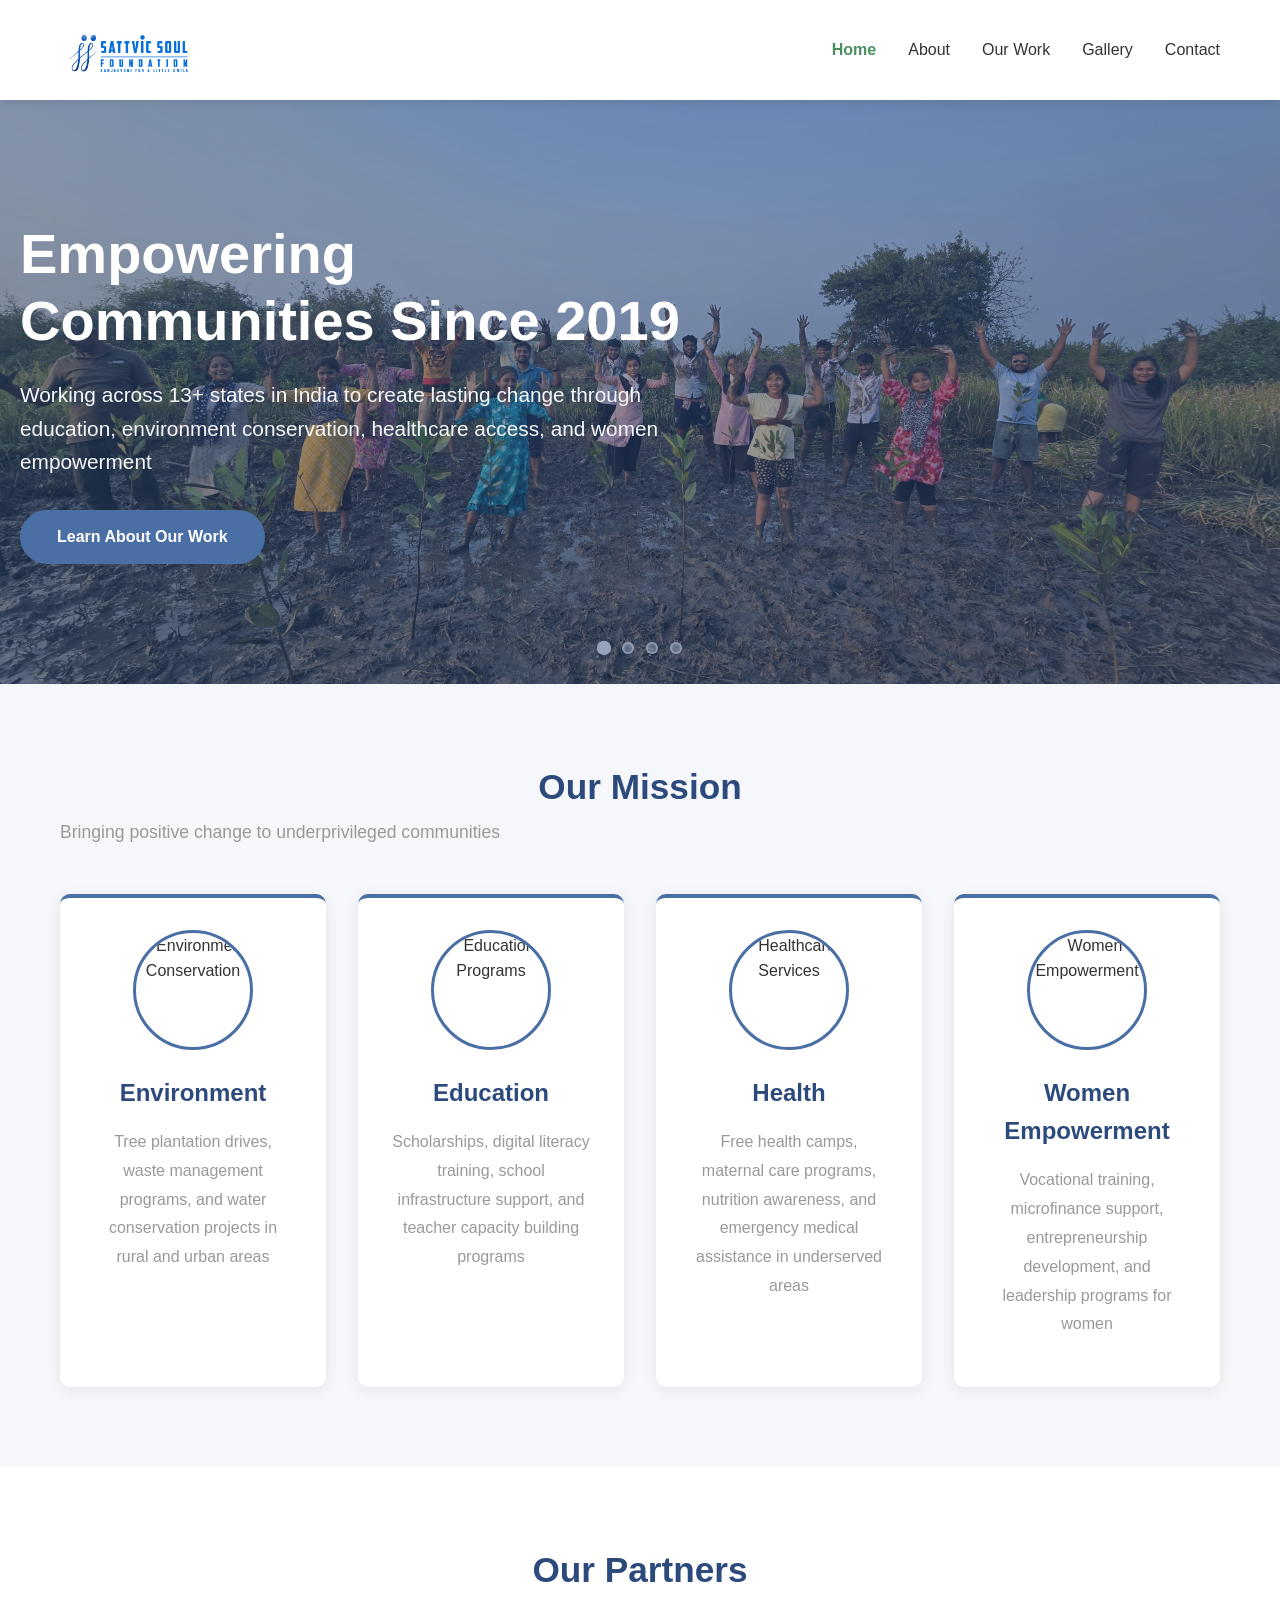
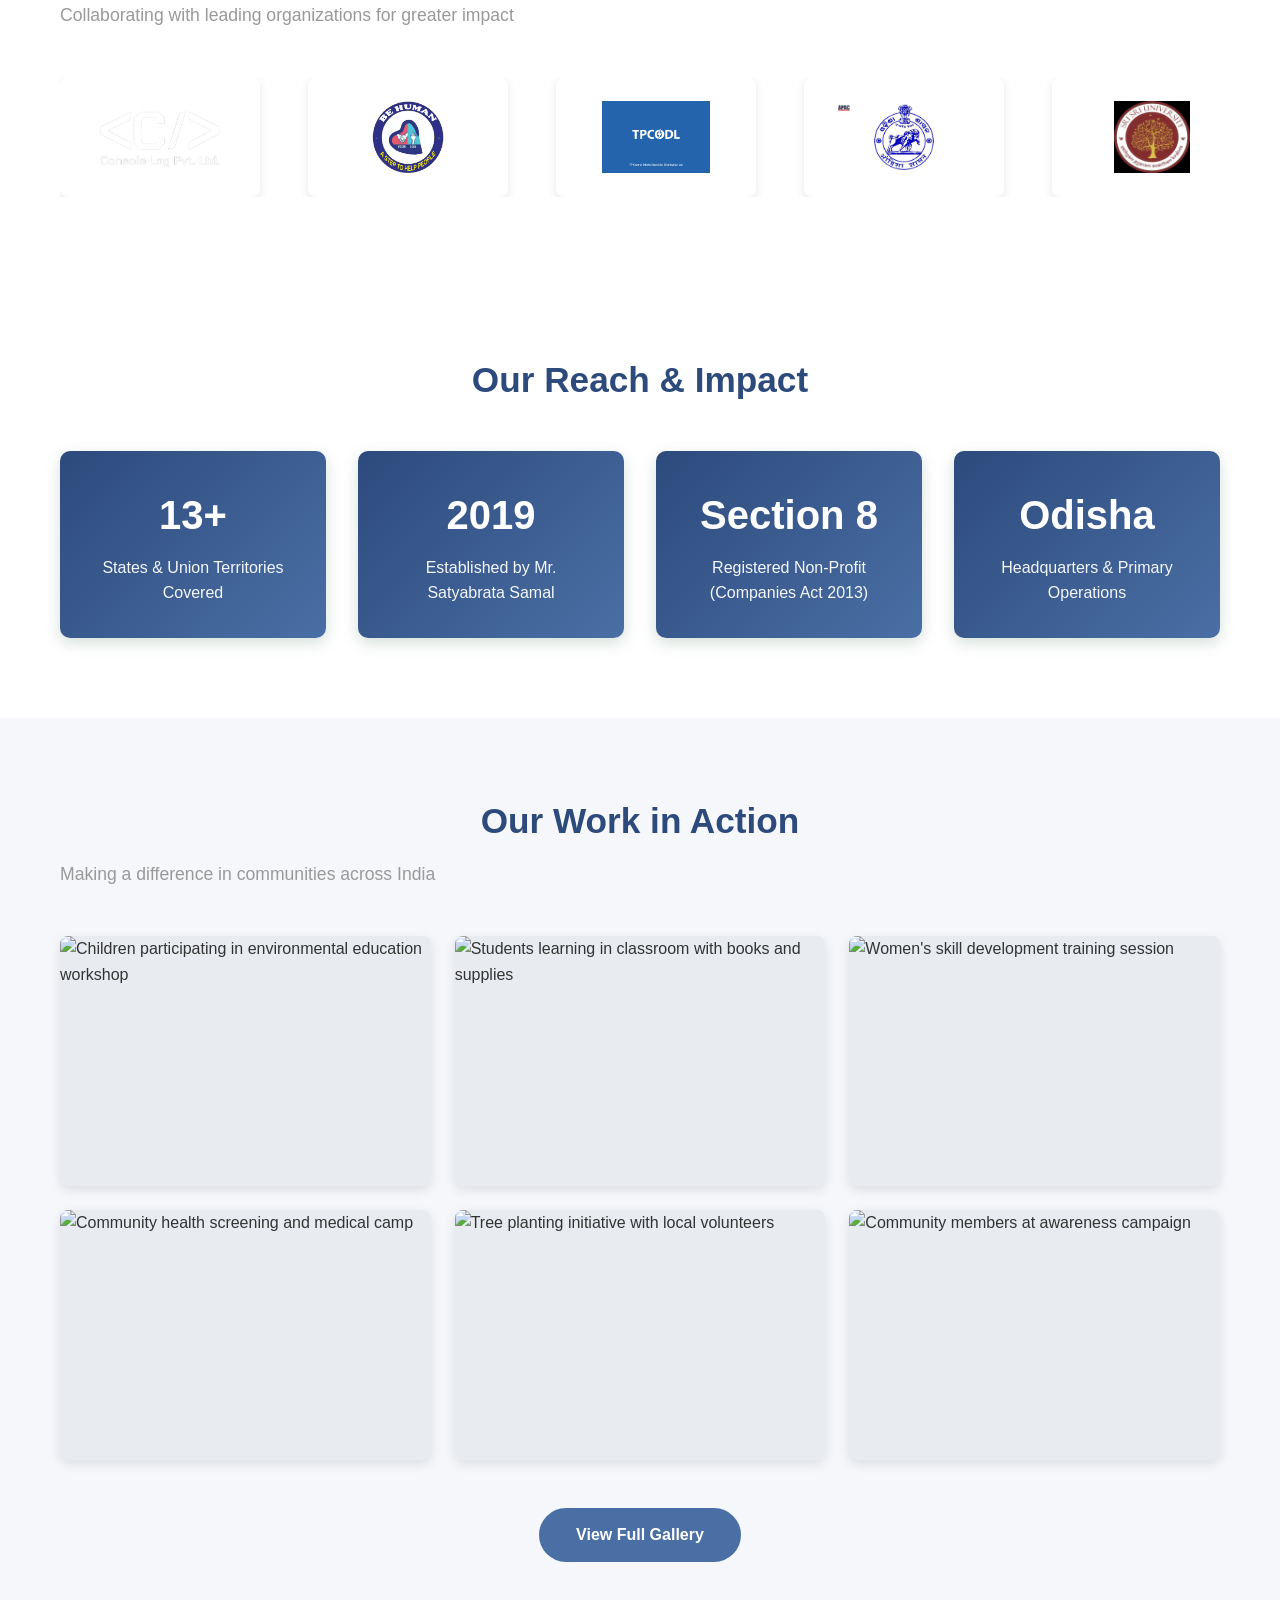
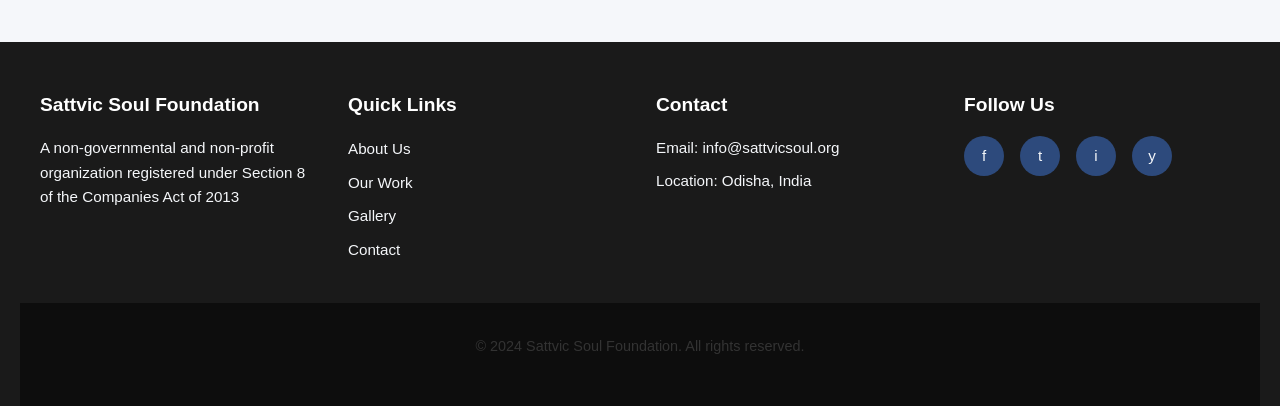
==== index.html @ cb6d89e0 "initial commit" ====
<!DOCTYPE html>
<html lang="en">
<head>
    <meta charset="UTF-8">
    <meta name="viewport" content="width=device-width, initial-scale=1.0">
    <meta name="description" content="Sattvic Soul Foundation - Promoting happiness, sustainability, and social development across 13+ states in India">
    <title>Sattvic Soul Foundation - Environment & Social Development NGO</title>
    <link rel="stylesheet" href="styles.css">
</head>
<body>
    <!-- Navigation Bar -->
    <nav class="navbar">
        <div class="nav-container">
            <div class="logo">
                <img src="images/SATTVIC Soul.png" alt="Sattvic Soul Foundation Logo" class="logo-image">
            </div>
            <button class="hamburger" id="hamburger">
                <span></span>
                <span></span>
                <span></span>
            </button>
            <ul class="nav-links" id="navLinks">
                <li><a href="index.html">Home</a></li>
                <li><a href="about.html">About</a></li>
                <li><a href="our-work.html">Our Work</a></li>
                <li><a href="gallery.html">Gallery</a></li>
                <li><a href="contact.html">Contact</a></li>
            </ul>
        </div>
    </nav>

    <!-- Hero Section -->
    <section class="hero">
        <div class="hero-carousel">
            <div class="carousel-track">
                <img src="./images/WhatsApp Image 2026-01-07 at 09.22.35.jpeg" alt="Environmental education" class="carousel-image active">
                <img src="./images/WhatsApp Image 2026-01-25 at 23.51.15.jpeg" alt="Education programs" class="carousel-image">
                <img src="./images/WhatsApp Image 2026-01-25 at 23.51.16.jpeg" alt="Healthcare services" class="carousel-image">
                <img src="./images/WhatsApp Image 2026-01-25 at 23.52.58.jpeg" alt="Women empowerment" class="carousel-image">
            </div>
            <div class="carousel-dots">
                <span class="dot active"></span>
                <span class="dot"></span>
                <span class="dot"></span>
                <span class="dot"></span>
            </div>
        </div>
        <div class="hero-content">
            <h1>Empowering Communities Since 2019</h1>
            <p>Working across 13+ states in India to create lasting change through education, environment conservation, healthcare access, and women empowerment</p>
            <a href="about.html" class="cta-button">Learn About Our Work</a>
        </div>
        <div class="hero-overlay"></div>
    </section>

    <!-- Mission Section -->
    <section class="mission-section">
        <div class="container">
            <h2>Our Mission</h2>
            <p class="section-subtitle">Bringing positive change to underprivileged communities</p>
            <div class="mission-cards">
                <div class="mission-card">
                    <div class="card-icon">
                        <img src="https://images.unsplash.com/photo-1542601906990-b4d3fb778b09?w=200&h=200&fit=crop&q=80" alt="Environment Conservation">
                    </div>
                    <h3>Environment</h3>
                    <p>Tree plantation drives, waste management programs, and water conservation projects in rural and urban areas</p>
                </div>
                <div class="mission-card">
                    <div class="card-icon">
                        <img src="https://images.unsplash.com/photo-1497633762265-9d179a990aa6?w=200&h=200&fit=crop&q=80" alt="Education Programs">
                    </div>
                    <h3>Education</h3>
                    <p>Scholarships, digital literacy training, school infrastructure support, and teacher capacity building programs</p>
                </div>
                <div class="mission-card">
                    <div class="card-icon">
                        <img src="https://images.unsplash.com/photo-1576091160399-112ba8d25d1d?w=200&h=200&fit=crop&q=80" alt="Healthcare Services">
                    </div>
                    <h3>Health</h3>
                    <p>Free health camps, maternal care programs, nutrition awareness, and emergency medical assistance in underserved areas</p>
                </div>
                <div class="mission-card">
                    <div class="card-icon">
                        <img src="https://images.unsplash.com/photo-1573496359142-b8d87734a5a2?w=200&h=200&fit=crop&q=80" alt="Women Empowerment">
                    </div>
                    <h3>Women Empowerment</h3>
                    <p>Vocational training, microfinance support, entrepreneurship development, and leadership programs for women</p>
                </div>
            </div>
        </div>
    </section>

    <!-- Partners Section -->
    <section class="partners-section">
        <div class="container">
            <h2>Our Partners</h2>
            <p class="section-subtitle">Collaborating with leading organizations for greater impact</p>
            <div class="partners-scroll">
                <div class="partners-track">
                    <div class="partner-logo">
                        <img src="./images/partners/1000377005-removebg-preview.png" alt="Partner 1">
                    </div>
                    <div class="partner-logo">
                        <img src="./images/partners/1600945338842.png" alt="Partner 2">
                    </div>
                    <div class="partner-logo">
                        <img src="./images/partners/WhatsApp Image 2026-01-26 at 00.07.10.jpeg" alt="Partner 3">
                    </div>
                    <div class="partner-logo">
                        <img src="./images/partners/WhatsApp Image 2026-01-26 at 00.08.20.jpeg" alt="Partner 4">
                    </div>
                    <div class="partner-logo">
                        <img src="./images/partners/WhatsApp Image 2026-01-26 at 00.13.18.jpeg" alt="Partner 5">
                    </div>
                    <div class="partner-logo">
                        <img src="./images/partners/WhatsApp Image 2026-01-26 at 00.14.48.jpeg" alt="Partner 6">
                    </div>
                    <div class="partner-logo">
                        <img src="./images/partners/WhatsApp Image 2026-01-26 at 00.15.36.jpeg" alt="Partner 7">
                    </div>
                    <div class="partner-logo">
                        <img src="./images/partners/WhatsApp Image 2026-01-26 at 00.33.27.jpeg" alt="Partner 8">
                    </div>
                    <!-- Duplicate for seamless loop -->
                    <div class="partner-logo">
                        <img src="./images/partners/1000377005-removebg-preview.png" alt="Partner 1">
                    </div>
                    <div class="partner-logo">
                        <img src="./images/partners/1600945338842.png" alt="Partner 2">
                    </div>
                    <div class="partner-logo">
                        <img src="./images/partners/WhatsApp Image 2026-01-26 at 00.07.10.jpeg" alt="Partner 3">
                    </div>
                    <div class="partner-logo">
                        <img src="./images/partners/WhatsApp Image 2026-01-26 at 00.08.20.jpeg" alt="Partner 4">
                    </div>
                    <div class="partner-logo">
                        <img src="./images/partners/WhatsApp Image 2026-01-26 at 00.13.18.jpeg" alt="Partner 5">
                    </div>
                    <div class="partner-logo">
                        <img src="./images/partners/WhatsApp Image 2026-01-26 at 00.14.48.jpeg" alt="Partner 6">
                    </div>
                    <div class="partner-logo">
                        <img src="./images/partners/WhatsApp Image 2026-01-26 at 00.15.36.jpeg" alt="Partner 7">
                    </div>
                    <div class="partner-logo">
                        <img src="./images/partners/WhatsApp Image 2026-01-26 at 00.33.27.jpeg" alt="Partner 8">
                    </div>
                </div>
            </div>
        </div>
    </section>

    <!-- Statistics Section -->
    <section class="stats-section">
        <div class="container">
            <h2>Our Reach & Impact</h2>
            <div class="stats-grid">
                <div class="stat-card">
                    <h3>13+</h3>
                    <p>States & Union Territories Covered</p>
                </div>
                <div class="stat-card">
                    <h3>2019</h3>
                    <p>Established by Mr. Satyabrata Samal</p>
                </div>
                <div class="stat-card">
                    <h3>Section 8</h3>
                    <p>Registered Non-Profit (Companies Act 2013)</p>
                </div>
                <div class="stat-card">
                    <h3>Odisha</h3>
                    <p>Headquarters & Primary Operations</p>
                </div>
            </div>
        </div>
    </section>

    <!-- Featured Gallery Preview -->
    <section class="gallery-preview">
        <div class="container">
            <h2>Our Work in Action</h2>
            <p class="section-subtitle">Making a difference in communities across India</p>
            <div class="gallery-grid">
                <img src="https://images.unsplash.com/photo-1488521787991-ed7bbaae773c?w=800&q=80" alt="Children participating in environmental education workshop" class="gallery-item">
                <img src="https://images.unsplash.com/photo-1497633762265-9d179a990aa6?w=800&q=80" alt="Students learning in classroom with books and supplies" class="gallery-item">
                <img src="https://images.unsplash.com/photo-1509099863731-ef4bff19e808?w=800&q=80" alt="Women's skill development training session" class="gallery-item">
                <img src="https://images.unsplash.com/photo-1576765608622-067973a79f53?w=800&q=80" alt="Community health screening and medical camp" class="gallery-item">
                <img src="https://images.unsplash.com/photo-1542601906990-b4d3fb778b09?w=800&q=80" alt="Tree planting initiative with local volunteers" class="gallery-item">
                <img src="https://images.unsplash.com/photo-1469571486292-0ba58a3f068b?w=800&q=80" alt="Community members at awareness campaign" class="gallery-item">
            </div>
            <div class="gallery-link">
                <a href="gallery.html" class="cta-button">View Full Gallery</a>
            </div>
        </div>
    </section>

    <!-- Footer -->
    <footer class="footer">
        <div class="footer-container">
            <div class="footer-section">
                <h4>Sattvic Soul Foundation</h4>
                <p>A non-governmental and non-profit organization registered under Section 8 of the Companies Act of 2013</p>
            </div>
            <div class="footer-section">
                <h4>Quick Links</h4>
                <ul>
                    <li><a href="about.html">About Us</a></li>
                    <li><a href="our-work.html">Our Work</a></li>
                    <li><a href="gallery.html">Gallery</a></li>
                    <li><a href="contact.html">Contact</a></li>
                </ul>
            </div>
            <div class="footer-section">
                <h4>Contact</h4>
                <p>Email: info@sattvicsoul.org</p>
                <p>Location: Odisha, India</p>
            </div>
            <div class="footer-section">
                <h4>Follow Us</h4>
                <div class="social-links">
                    <a href="#" class="social-icon">f</a>
                    <a href="#" class="social-icon">t</a>
                    <a href="#" class="social-icon">i</a>
                    <a href="#" class="social-icon">y</a>
                </div>
            </div>
        </div>
        <div class="footer-bottom">
            <p>&copy; 2024 Sattvic Soul Foundation. All rights reserved.</p>
        </div>
    </footer>

    <script src="script.js"></script>
</body>
</html>
---- styles.css ----
/* ===============================
   COLOR PALETTE
   =============================== */
:root {
    --primary-green: #2d4a7c;
    --secondary-green: #4a6fa5;
    --light-green: #6b92c1;
    --accent-green: #7aa3d1;
    --white: #ffffff;
    --off-white: #f5f7fa;
    --light-gray: #e8ecf1;
    --gray: #999999;
    --dark-gray: #333333;
    --black: #1a1a1a;
}

/* ===============================
   GLOBAL STYLES
   =============================== */
* {
    margin: 0;
    padding: 0;
    box-sizing: border-box;
}

html {
    scroll-behavior: smooth;
}

body {
    font-family: 'Segoe UI', Tahoma, Geneva, Verdana, sans-serif;
    line-height: 1.6;
    color: var(--dark-gray);
    background-color: var(--white);
}

.container {
    max-width: 1200px;
    margin: 0 auto;
    padding: 0 20px;
}

/* ===============================
   TYPOGRAPHY
   =============================== */
h1, h2, h3, h4, h5, h6 {
    font-weight: 700;
    color: var(--primary-green);
    margin-bottom: 1rem;
}

h1 {
    font-size: 3rem;
    line-height: 1.2;
}

h2 {
    font-size: 2.2rem;
    line-height: 1.3;
}

h3 {
    font-size: 1.5rem;
}

h4 {
    font-size: 1.2rem;
}

p {
    color: var(--dark-gray);
    margin-bottom: 1rem;
}

a {
    color: var(--secondary-green);
    text-decoration: none;
    transition: color 0.3s ease;
}

a:hover {
    color: var(--primary-green);
}

.section-subtitle {
    color: var(--gray);
    font-size: 1.1rem;
    margin-bottom: 2rem;
}

/* ===============================
   NAVIGATION BAR
   =============================== */
.navbar {
    background-color: var(--white);
    box-shadow: 0 2px 10px rgba(0, 0, 0, 0.1);
    position: sticky;
    top: 0;
    z-index: 1000;
}

.nav-container {
    max-width: 1200px;
    margin: 0 auto;
    padding: 0 20px;
    display: flex;
    justify-content: space-between;
    align-items: center;
}

.logo {
    display: flex;
    align-items: center;
    gap: 0.5rem;
    font-size: 1.5rem;
    font-weight: 700;
    color: var(--primary-green);
    line-height: 1;
}

.logo-image {
    height: 100px;
    width: auto;
    display: block;
    margin: 0;
    padding: 0;
}

.logo-icon {
    font-size: 2rem;
}

.logo-text {
    display: none;
}

.nav-links {
    display: flex;
    list-style: none;
    gap: 2rem;
}

.nav-links a {
    color: var(--dark-gray);
    font-weight: 500;
    transition: color 0.3s ease;
}

.nav-links a:hover {
    color: var(--secondary-green);
}

.hamburger {
    display: none;
    flex-direction: column;
    background: none;
    border: none;
    cursor: pointer;
    gap: 0.35rem;
}

.hamburger span {
    width: 25px;
    height: 3px;
    background-color: var(--primary-green);
    border-radius: 2px;
    transition: all 0.3s ease;
}

/* ===============================
   RESPONSIVE NAVIGATION
   =============================== */
@media (max-width: 768px) {
    .logo-image {
        height: 50px;
    }

    .logo-text {
        display: inline;
    }

    .hamburger {
        display: flex;
    }

    .nav-links {
        position: absolute;
        top: 70px;
        left: 0;
        width: 100%;
        background-color: var(--white);
        flex-direction: column;
        gap: 0;
        max-height: 0;
        overflow: hidden;
        transition: max-height 0.3s ease;
        box-shadow: 0 4px 6px rgba(0, 0, 0, 0.1);
    }

    .nav-links.active {
        max-height: 400px;
    }

    .nav-links li {
        padding: 1rem 20px;
        border-bottom: 1px solid var(--light-gray);
    }

    .nav-links li:last-child {
        border-bottom: none;
    }

    .hamburger.active span:nth-child(1) {
        transform: rotate(45deg) translate(10px, 10px);
    }

    .hamburger.active span:nth-child(2) {
        opacity: 0;
    }

    .hamburger.active span:nth-child(3) {
        transform: rotate(-45deg) translate(7px, -7px);
    }
}

/* ===============================
   HERO SECTION
   =============================== */
.hero {
    color: var(--white);
    padding: 120px 20px;
    text-align: left;
    position: relative;
    overflow: hidden;
    min-height: 500px;
    display: flex;
    align-items: center;
    justify-content: flex-start;
}

.hero-carousel {
    position: absolute;
    top: 0;
    left: 0;
    width: 100%;
    height: 100%;
    z-index: 0;
}

.carousel-track {
    position: relative;
    width: 100%;
    height: 100%;
}

.carousel-image {
    position: absolute;
    top: 0;
    left: 0;
    width: 100%;
    height: 100%;
    object-fit: cover;
    opacity: 0;
    transition: opacity 1s ease-in-out;
}

.carousel-image.active {
    opacity: 1;
}

.carousel-dots {
    position: absolute;
    bottom: 30px;
    left: 50%;
    transform: translateX(-50%);
    display: flex;
    gap: 12px;
    z-index: 2;
}

.dot {
    width: 12px;
    height: 12px;
    border-radius: 50%;
    background-color: rgba(255, 255, 255, 0.5);
    cursor: pointer;
    transition: all 0.3s ease;
    border: 2px solid rgba(255, 255, 255, 0.8);
}

.dot.active {
    background-color: var(--white);
    transform: scale(1.2);
}

.hero-overlay {
    position: absolute;
    top: 0;
    left: 0;
    width: 100%;
    height: 100%;
    background: rgba(45, 74, 124, 0.5);
    z-index: 1;
}

.hero::before {
    display: none;
}

.hero-content {
    position: relative;
    z-index: 2;
    max-width: 700px;
    margin-left: 0;
    margin-right: auto;
}

.hero h1 {
    color: var(--white);
    font-size: 3.5rem;
    margin-bottom: 1.5rem;
}

.hero p {
    color: var(--off-white);
    font-size: 1.3rem;
    margin-bottom: 2rem;
}

/* ===============================
   BUTTONS
   =============================== */
.cta-button {
    display: inline-block;
    background-color: var(--secondary-green);
    color: var(--white);
    padding: 12px 35px;
    border-radius: 50px;
    font-weight: 600;
    transition: all 0.3s ease;
    border: 2px solid var(--secondary-green);
    cursor: pointer;
    font-size: 1rem;
}

.cta-button:hover {
    background-color: var(--primary-green);
    border-color: var(--primary-green);
    transform: translateY(-2px);
    box-shadow: 0 5px 15px rgba(45, 95, 63, 0.3);
}

.cta-button.white {
    background-color: var(--white);
    color: var(--primary-green);
    border-color: var(--white);
}

.cta-button.white:hover {
    background-color: var(--off-white);
}

/* ===============================
   CONTENT SECTIONS
   =============================== */
.content-section {
    padding: 80px 20px;
    background-color: var(--white);
}

.page-header {
    color: var(--white);
    padding: 80px 20px;
    text-align: center;
}

.page-header h1 {
    color: var(--white);
    margin-bottom: 1rem;
}

.page-header p {
    color: var(--off-white);
    font-size: 1.2rem;
}

/* ===============================
   MISSION SECTION
   =============================== */
.mission-section {
    background-color: var(--off-white);
    padding: 80px 20px;
}

.mission-section h2 {
    text-align: center;
    margin-bottom: 0.5rem;
}

.mission-cards {
    display: grid;
    grid-template-columns: repeat(auto-fit, minmax(250px, 1fr));
    gap: 2rem;
    margin-top: 3rem;
}

.mission-card {
    background-color: var(--white);
    padding: 2rem;
    border-radius: 10px;
    box-shadow: 0 3px 15px rgba(0, 0, 0, 0.08);
    text-align: center;
    transition: all 0.3s ease;
    border-top: 4px solid var(--secondary-green);
}

.mission-card:hover {
    transform: translateY(-5px);
    box-shadow: 0 8px 25px rgba(0, 0, 0, 0.12);
}

.card-icon {
    width: 120px;
    height: 120px;
    margin: 0 auto 1.5rem;
    overflow: hidden;
    border-radius: 50%;
    border: 3px solid var(--secondary-green);
}

.card-icon img {
    width: 100%;
    height: 100%;
    object-fit: cover;
    display: block;
}

.mission-card h3 {
    margin-bottom: 1rem;
    color: var(--primary-green);
}

.mission-card p {
    color: var(--gray);
    line-height: 1.8;
}

/* ===============================
   PARTNERS SECTION
   =============================== */
.partners-section {
    background-color: var(--white);
    padding: 80px 20px;
    overflow: hidden;
}

.partners-section h2 {
    text-align: center;
    margin-bottom: 0.5rem;
}

.partners-scroll {
    margin-top: 3rem;
    overflow: hidden;
    position: relative;
    width: 100%;
}

.partners-track {
    display: flex;
    gap: 3rem;
    animation: scroll-partners 30s linear infinite;
    width: fit-content;
}

.partner-logo {
    flex-shrink: 0;
    width: 200px;
    height: 120px;
    display: flex;
    align-items: center;
    justify-content: center;
    background-color: var(--white);
    padding: 1.5rem;
    border-radius: 8px;
    box-shadow: 0 2px 10px rgba(0, 0, 0, 0.1);
    transition: transform 0.3s ease;
}

.partner-logo:hover {
    transform: scale(1.05);
}

.partner-logo img {
    max-width: 100%;
    max-height: 100%;
    object-fit: contain;
    transition: transform 0.3s ease;
}

@keyframes scroll-partners {
    0% {
        transform: translateX(0);
    }
    100% {
        transform: translateX(-50%);
    }
}

/* ===============================
   STATISTICS SECTION
   =============================== */
.stats-section {
    background-color: var(--white);
    padding: 80px 20px;
}

.stats-section h2 {
    text-align: center;
    margin-bottom: 3rem;
}

.stats-grid {
    display: grid;
    grid-template-columns: repeat(auto-fit, minmax(200px, 1fr));
    gap: 2rem;
}

.stat-card {
    background: linear-gradient(135deg, var(--primary-green), var(--secondary-green));
    color: var(--white);
    padding: 2rem;
    border-radius: 10px;
    text-align: center;
    box-shadow: 0 5px 15px rgba(45, 95, 63, 0.2);
}

.stat-card h3 {
    color: var(--white);
    font-size: 2.5rem;
    margin-bottom: 0.5rem;
}

.stat-card p {
    color: var(--off-white);
    margin: 0;
}

/* ===============================
   GALLERY SECTION
   =============================== */
.gallery-preview {
    padding: 80px 20px;
    background-color: var(--off-white);
}

.gallery-preview h2 {
    text-align: center;
}

.gallery-grid {
    display: grid;
    grid-template-columns: repeat(auto-fit, minmax(300px, 1fr));
    gap: 1.5rem;
    margin: 3rem 0;
}

.gallery-item {
    width: 100%;
    height: 250px;
    object-fit: cover;
    border-radius: 8px;
    box-shadow: 0 4px 12px rgba(0, 0, 0, 0.1);
    transition: transform 0.3s ease;
    background-color: var(--light-gray);
}

.gallery-item:hover {
    transform: scale(1.05);
}

.gallery-link {
    display: flex;
    justify-content: center;
    margin-top: 3rem;
}

/* ===============================
   FULL GALLERY PAGE
   =============================== */
.gallery-section {
    padding: 60px 20px;
    background-color: var(--white);
}

.gallery-filters {
    display: flex;
    justify-content: center;
    gap: 1rem;
    margin-bottom: 3rem;
    flex-wrap: wrap;
}

.filter-btn {
    background-color: var(--light-gray);
    color: var(--dark-gray);
    padding: 8px 20px;
    border: 2px solid transparent;
    border-radius: 25px;
    cursor: pointer;
    transition: all 0.3s ease;
    font-weight: 500;
    font-size: 0.95rem;
}

.filter-btn:hover,
.filter-btn.active {
    background-color: var(--secondary-green);
    color: var(--white);
    border-color: var(--secondary-green);
}

.gallery-full-grid {
    display: grid;
    grid-template-columns: repeat(auto-fill, minmax(280px, 1fr));
    gap: 2rem;
}

.gallery-image {
    position: relative;
    overflow: hidden;
    border-radius: 8px;
    box-shadow: 0 4px 12px rgba(0, 0, 0, 0.1);
    transition: all 0.3s ease;
    opacity: 1;
}

.gallery-image.hidden {
    display: none;
    opacity: 0;
}

.gallery-image img {
    width: 100%;
    height: 300px;
    object-fit: cover;
    display: block;
    transition: transform 0.3s ease;
    background-color: var(--light-gray);
    loading: lazy;
}

.gallery-image:hover img {
    transform: scale(1.1);
}

.image-overlay {
    position: absolute;
    top: 0;
    left: 0;
    right: 0;
    bottom: 0;
    background: rgba(45, 74, 124, 0.85);
    color: var(--white);
    display: flex;
    flex-direction: column;
    justify-content: flex-end;
    padding: 20px;
    opacity: 0;
    transition: opacity 0.3s ease;
}

.gallery-image:hover .image-overlay {
    opacity: 1;
}

.image-overlay h4 {
    color: var(--white);
    margin-bottom: 0.5rem;
}

.image-overlay p {
    color: var(--off-white);
    margin: 0;
    font-size: 0.9rem;
}

/* ===============================
   ABOUT PAGE STYLES
   =============================== */
.about-intro {
    background-color: var(--off-white);
    padding: 2rem;
    border-radius: 8px;
    border-left: 4px solid var(--secondary-green);
    margin-bottom: 3rem;
}

.about-details {
    display: grid;
    gap: 2rem;
    margin-bottom: 3rem;
}

.detail-item {
    padding: 2rem;
    border-bottom: 1px solid var(--light-gray);
}

.detail-item:last-child {
    border-bottom: none;
}

.detail-item h3 {
    color: var(--primary-green);
    margin-bottom: 1rem;
}

.focus-list,
.values-list {
    list-style: none;
    margin-top: 1rem;
    padding-left: 0;
}

.focus-list li,
.values-list li {
    padding: 0.5rem 0 0.5rem 2rem;
    position: relative;
    color: var(--dark-gray);
}

.focus-list li::before,
.values-list li::before {
    content: '✓';
    position: absolute;
    left: 0;
    color: var(--secondary-green);
    font-weight: bold;
    font-size: 1.2rem;
}

/* ===============================
   LEADERSHIP SECTION
   =============================== */
.leadership-section {
    margin-top: 3rem;
}

.leadership-section h2 {
    text-align: center;
    margin-bottom: 2rem;
}

.leadership-grid {
    display: grid;
    grid-template-columns: repeat(auto-fit, minmax(250px, 1fr));
    gap: 2rem;
}

.leader-card {
    background-color: var(--off-white);
    padding: 2rem;
    border-radius: 10px;
    text-align: center;
    box-shadow: 0 3px 15px rgba(0, 0, 0, 0.08);
}

.leader-image {
    width: 150px;
    height: 150px;
    margin: 0 auto 1rem;
    border-radius: 50%;
    overflow: hidden;
    border: 4px solid var(--secondary-green);
}

.leader-image img {
    width: 100%;
    height: 100%;
    object-fit: cover;
}

.leader-card h4 {
    color: var(--primary-green);
    margin-bottom: 0.5rem;
}

.leader-card p {
    color: var(--gray);
    margin: 0.5rem 0;
}

.leader-bio {
    font-style: italic;
    margin-top: 1rem;
}

/* ===============================
   TIMELINE SECTION
   =============================== */
.timeline-section {
    background-color: var(--off-white);
    padding: 80px 20px;
    margin-top: 3rem;
}

.timeline-section h2 {
    text-align: center;
    margin-bottom: 3rem;
}

.timeline {
    max-width: 800px;
    margin: 0 auto;
    position: relative;
}

.timeline::before {
    content: '';
    position: absolute;
    left: 50%;
    transform: translateX(-50%);
    top: 0;
    bottom: 0;
    width: 3px;
    background: var(--secondary-green);
}

.timeline-item {
    margin-bottom: 3rem;
    position: relative;
    width: 100%;
}

.timeline-item:nth-child(odd) .timeline-content {
    margin-left: 0;
    margin-right: 52%;
    text-align: right;
}

.timeline-item:nth-child(even) .timeline-content {
    margin-left: 52%;
    margin-right: 0;
    text-align: left;
}

.timeline-marker {
    position: absolute;
    left: 50%;
    top: 20px;
    transform: translateX(-50%);
    width: 16px;
    height: 16px;
    background-color: var(--secondary-green);
    border: 3px solid var(--white);
    border-radius: 50%;
    box-shadow: 0 0 0 3px var(--secondary-green);
}

.timeline-content {
    background-color: var(--white);
    padding: 1.5rem;
    border-radius: 8px;
    box-shadow: 0 3px 15px rgba(0, 0, 0, 0.08);
}

.timeline-content h4 {
    color: var(--primary-green);
    margin-bottom: 0.5rem;
}

.timeline-content p {
    color: var(--gray);
    margin: 0;
}

@media (max-width: 768px) {
    .timeline::before {
        left: 30px;
    }

    .timeline-item:nth-child(odd) .timeline-content,
    .timeline-item:nth-child(even) .timeline-content {
        margin-left: 90px;
        margin-right: 0;
        text-align: left;
    }

    .timeline-marker {
        left: 30px;
    }
}

/* ===============================
   OUR WORK STYLES
   =============================== */
.work-grid {
    display: grid;
    grid-template-columns: repeat(auto-fit, minmax(280px, 1fr));
    gap: 2rem;
    margin-top: 3rem;
}

.work-card {
    background-color: var(--off-white);
    padding: 2rem;
    border-radius: 10px;
    box-shadow: 0 3px 15px rgba(0, 0, 0, 0.08);
    border-top: 4px solid var(--secondary-green);
    transition: all 0.3s ease;
}

.work-card:hover {
    transform: translateY(-5px);
    box-shadow: 0 8px 25px rgba(0, 0, 0, 0.12);
}

.work-icon {
    font-size: 3rem;
    margin-bottom: 1rem;
}

.work-card h3 {
    color: var(--primary-green);
    margin-bottom: 0.5rem;
}

.work-category {
    color: var(--secondary-green);
    font-weight: 600;
    font-size: 0.95rem;
    margin-bottom: 1.5rem;
}

.work-activities {
    list-style: none;
    margin: 1rem 0;
    padding: 0;
}

.work-activities li {
    padding: 0.6rem 0 0.6rem 1.5rem;
    position: relative;
    color: var(--gray);
    font-size: 0.95rem;
}

.work-activities li::before {
    content: '→';
    position: absolute;
    left: 0;
    color: var(--secondary-green);
    font-weight: bold;
}

.work-impact {
    color: var(--dark-gray);
    margin-top: 1.5rem;
    padding-top: 1.5rem;
    border-top: 1px solid var(--light-gray);
    font-style: italic;
}

/* ===============================
   SUCCESS STORIES SECTION
   =============================== */
.success-stories-section {
    background-color: var(--white);
    padding: 80px 20px;
}

.success-stories-section h2 {
    text-align: center;
    margin-bottom: 0.5rem;
}

.stories-grid {
    display: grid;
    grid-template-columns: repeat(auto-fit, minmax(280px, 1fr));
    gap: 2rem;
    margin-top: 3rem;
}

.story-card {
    background: linear-gradient(135deg, var(--primary-green), var(--secondary-green));
    color: var(--white);
    padding: 2rem;
    border-radius: 10px;
    box-shadow: 0 5px 15px rgba(45, 95, 63, 0.2);
}

.story-image {
    font-size: 3rem;
    margin-bottom: 1rem;
}

.story-card h4 {
    color: var(--white);
    margin-bottom: 1rem;
}

.story-card p {
    color: var(--off-white);
    margin: 0.5rem 0;
    line-height: 1.8;
}

.story-author {
    font-weight: 600;
    margin-top: 1rem;
    padding-top: 1rem;
    border-top: 1px solid rgba(255, 255, 255, 0.3);
    font-style: italic;
}

/* ===============================
   CONTACT PAGE STYLES
   =============================== */
.contact-wrapper {
    display: grid;
    grid-template-columns: 1fr 1fr;
    gap: 3rem;
    margin-top: 2rem;
}

.contact-info h2 {
    margin-bottom: 1rem;
}

.contact-info > p {
    color: var(--gray);
    margin-bottom: 2rem;
}

.info-cards {
    display: grid;
    gap: 1.5rem;
    margin-bottom: 2rem;
}

.info-card {
    background-color: var(--off-white);
    padding: 1.5rem;
    border-radius: 8px;
    border-left: 4px solid var(--secondary-green);
}

.info-icon {
    font-size: 2rem;
    margin-bottom: 0.5rem;
}

.info-card h4 {
    color: var(--primary-green);
    margin-bottom: 0.5rem;
}

.info-card p {
    margin: 0.3rem 0;
    color: var(--dark-gray);
}

.info-card a {
    font-weight: 600;
}

.info-subtext {
    font-size: 0.85rem;
    color: var(--gray);
    margin-top: 0.5rem;
}

.social-section {
    margin-top: 2rem;
    padding-top: 2rem;
    border-top: 1px solid var(--light-gray);
}

.social-section h4 {
    margin-bottom: 1rem;
}

.social-links-contact {
    display: flex;
    flex-direction: column;
    gap: 1rem;
}

.social-link {
    display: flex;
    align-items: center;
    gap: 1rem;
    padding: 0.75rem 1rem;
    background-color: var(--off-white);
    border-radius: 6px;
    transition: all 0.3s ease;
}

.social-link:hover {
    background-color: var(--light-green);
    color: var(--white);
}

.social-icon-large {
    font-size: 1.5rem;
    font-weight: bold;
}

/* ===============================
   CONTACT FORM
   =============================== */
.contact-form-container h2 {
    margin-bottom: 1.5rem;
}

.contact-form {
    display: flex;
    flex-direction: column;
    gap: 1.5rem;
}

.form-group {
    display: flex;
    flex-direction: column;
}

.form-group label {
    font-weight: 600;
    margin-bottom: 0.5rem;
    color: var(--primary-green);
}

.form-group input,
.form-group textarea,
.form-group select {
    padding: 12px 15px;
    border: 1px solid var(--light-gray);
    border-radius: 6px;
    font-family: inherit;
    font-size: 1rem;
    transition: all 0.3s ease;
    background-color: var(--white);
    color: var(--dark-gray);
}

.form-group input:focus,
.form-group textarea:focus,
.form-group select:focus {
    outline: none;
    border-color: var(--secondary-green);
    box-shadow: 0 0 0 3px rgba(74, 143, 94, 0.1);
}

.form-group textarea {
    resize: vertical;
    min-height: 150px;
}

.contact-form button {
    align-self: flex-start;
    margin-top: 1rem;
}

.form-note {
    font-size: 0.85rem;
    color: var(--gray);
    margin: 0;
}

.form-message {
    padding: 1rem;
    border-radius: 6px;
    display: none;
}

.form-message.success {
    background-color: #e6f7ed;
    color: #1a5436;
    border: 1px solid #5cc382;
    display: block;
}

.form-message.error {
    background-color: #fef5f5;
    color: #b33;
    border: 1px solid #f5a9a9;
    display: block;
}

/* ===============================
   HELP SECTION
   =============================== */
.help-section {
    background-color: var(--off-white);
    padding: 80px 20px;
}

.help-section h2 {
    text-align: center;
    margin-bottom: 0.5rem;
}

.help-grid {
    display: grid;
    grid-template-columns: repeat(auto-fit, minmax(250px, 1fr));
    gap: 2rem;
    margin-top: 3rem;
}

.help-card {
    background-color: var(--white);
    padding: 2rem;
    border-radius: 10px;
    box-shadow: 0 3px 15px rgba(0, 0, 0, 0.08);
    text-align: center;
    transition: all 0.3s ease;
}

.help-card:hover {
    transform: translateY(-5px);
    box-shadow: 0 8px 25px rgba(0, 0, 0, 0.12);
}

.help-icon {
    font-size: 3rem;
    margin-bottom: 1rem;
}

.help-card h4 {
    color: var(--primary-green);
    margin-bottom: 1rem;
}

.help-card p {
    color: var(--gray);
    margin-bottom: 1.5rem;
}

.help-link {
    color: var(--secondary-green);
    font-weight: 600;
    transition: all 0.3s ease;
}

.help-link:hover {
    color: var(--primary-green);
    text-decoration: underline;
}

/* ===============================
   CTA SECTION
   =============================== */
.cta-section {
    padding: 80px 20px;
    text-align: center;
    color: var(--white);
}

.cta-section h2 {
    color: var(--white);
    margin-bottom: 1rem;
}

.cta-section p {
    color: var(--off-white);
    font-size: 1.1rem;
    margin-bottom: 2rem;
}

/* ===============================
   FOOTER
   =============================== */
.footer {
    background-color: var(--black);
    color: var(--off-white);
    padding: 3rem 20px 0;
}

.footer-container {
    max-width: 1200px;
    margin: 0 auto;
    display: grid;
    grid-template-columns: repeat(auto-fit, minmax(250px, 1fr));
    gap: 2rem;
    margin-bottom: 2rem;
}

.footer-section h4 {
    color: var(--white);
    margin-bottom: 1rem;
}

.footer-section p {
    color: var(--off-white);
    font-size: 0.95rem;
    margin-bottom: 0.5rem;
}

.footer-section ul {
    list-style: none;
    padding: 0;
}

.footer-section li {
    margin-bottom: 0.5rem;
}

.footer-section a {
    color: var(--off-white);
    transition: color 0.3s ease;
    font-size: 0.95rem;
}

.footer-section a:hover {
    color: var(--secondary-green);
}

.social-links {
    display: flex;
    gap: 1rem;
}

.social-icon {
    display: inline-block;
    width: 40px;
    height: 40px;
    background-color: var(--primary-green);
    color: var(--white);
    border-radius: 50%;
    text-align: center;
    line-height: 40px;
    transition: all 0.3s ease;
}

.social-icon:hover {
    background-color: var(--secondary-green);
    transform: translateY(-3px);
}

.footer-bottom {
    background-color: #0d0d0d;
    padding: 2rem 0;
    text-align: center;
    color: var(--gray);
    font-size: 0.9rem;
}

/* ===============================
   RESPONSIVE DESIGN
   =============================== */
@media (max-width: 768px) {
    h1 {
        font-size: 2rem;
    }

    h2 {
        font-size: 1.5rem;
    }

    .hero {
        padding: 60px 20px;
        min-height: 400px;
    }

    .hero h1 {
        font-size: 2rem;
    }

    .hero p {
        font-size: 1rem;
    }

    .mission-cards,
    .stats-grid,
    .gallery-grid,
    .work-grid,
    .stories-grid,
    .help-grid {
        grid-template-columns: 1fr;
    }

    .contact-wrapper {
        grid-template-columns: 1fr;
        gap: 2rem;
    }

    .gallery-full-grid {
        grid-template-columns: repeat(auto-fill, minmax(200px, 1fr));
        gap: 1rem;
    }

    .content-section,
    .mission-section,
    .gallery-preview,
    .success-stories-section,
    .timeline-section,
    .help-section,
    .cta-section {
        padding: 40px 20px;
    }

    .nav-links {
        display: none;
    }

    .nav-container {
        flex-wrap: wrap;
    }
}

@media (max-width: 480px) {
    h1 {
        font-size: 1.5rem;
    }

    h2 {
        font-size: 1.25rem;
    }

    .hero {
        padding: 40px 20px;
        min-height: 300px;
    }

    .hero h1 {
        font-size: 1.5rem;
    }

    .hero p {
        font-size: 0.95rem;
    }

    .cta-button {
        padding: 10px 25px;
        font-size: 0.95rem;
    }

    .stat-card h3 {
        font-size: 1.8rem;
    }

    .gallery-full-grid {
        grid-template-columns: 1fr;
    }

    .footer-container {
        grid-template-columns: 1fr;
        gap: 1.5rem;
    }
}

/* ===============================
   ANIMATIONS
   =============================== */
@keyframes fadeIn {
    from {
        opacity: 0;
        transform: translateY(20px);
    }
    to {
        opacity: 1;
        transform: translateY(0);
    }
}

.mission-card,
.stat-card,
.gallery-item,
.work-card,
.story-card,
.help-card {
    animation: fadeIn 0.6s ease-out;
}
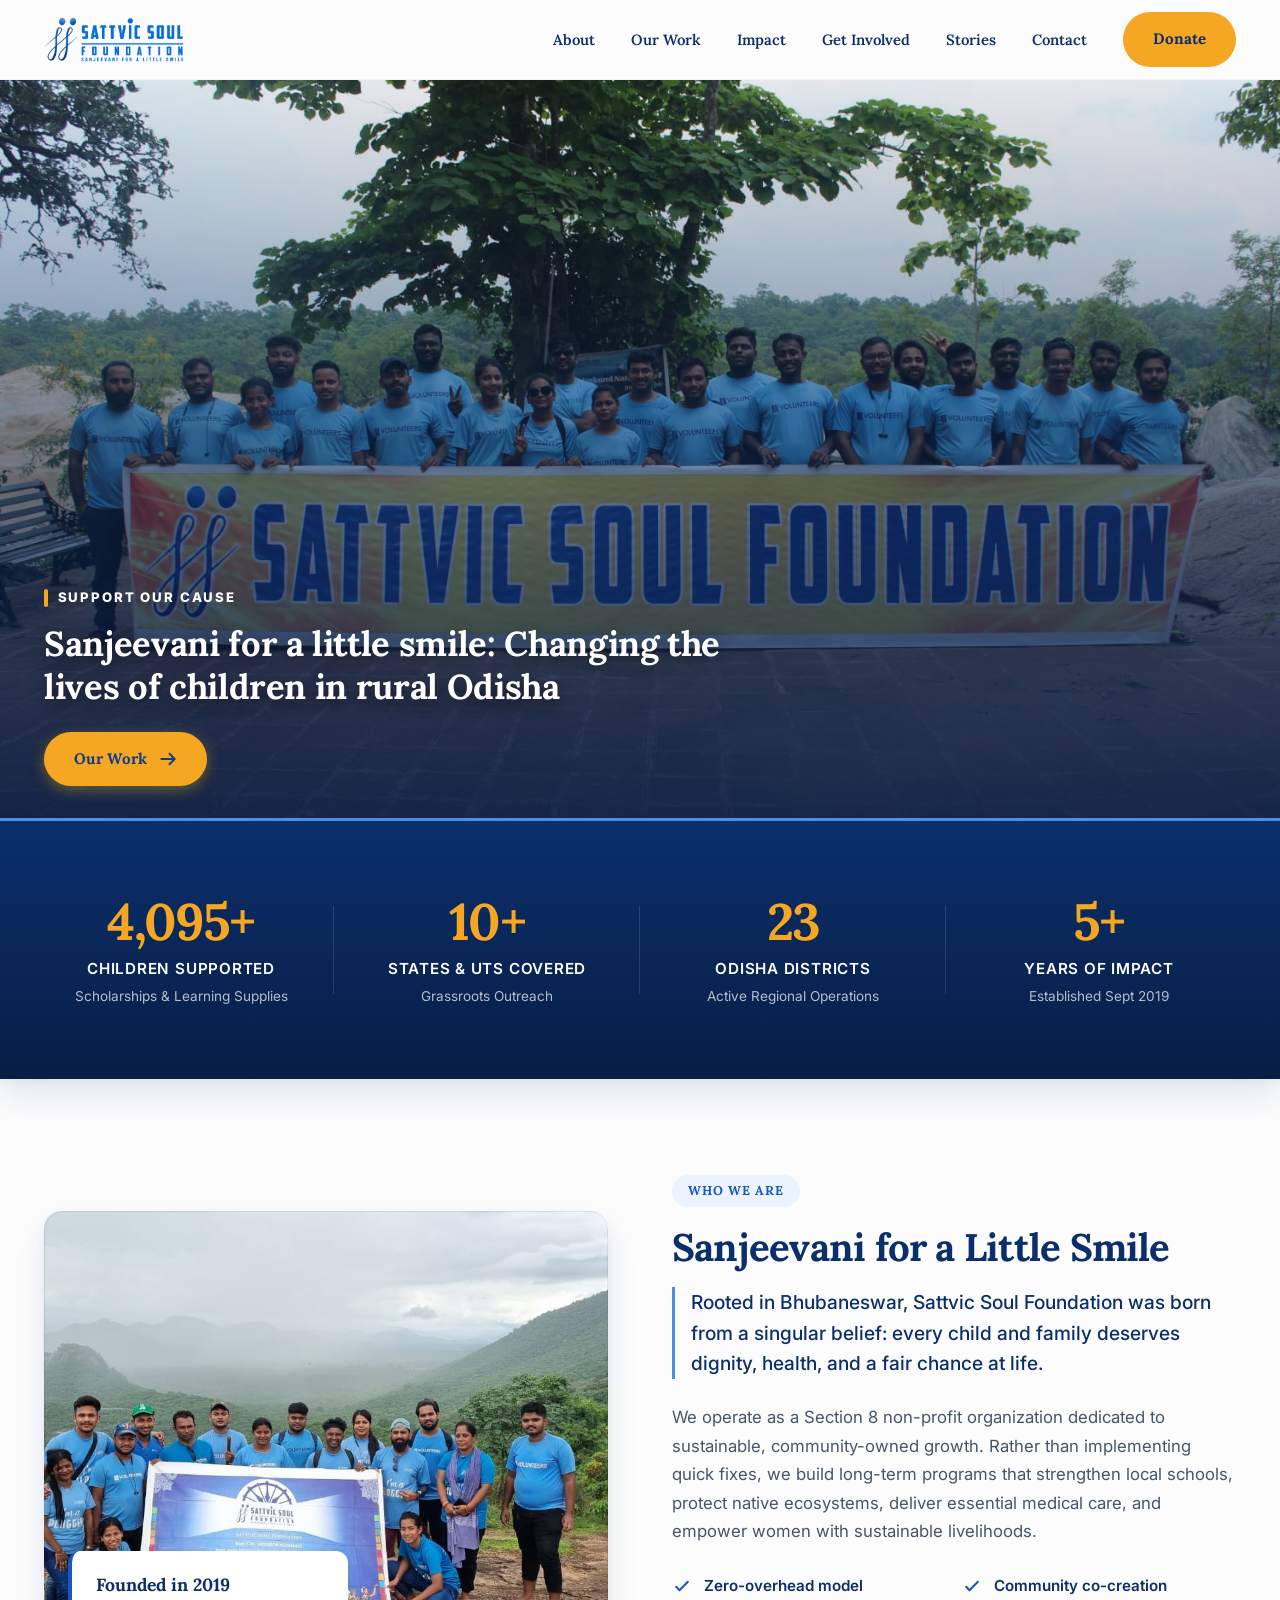
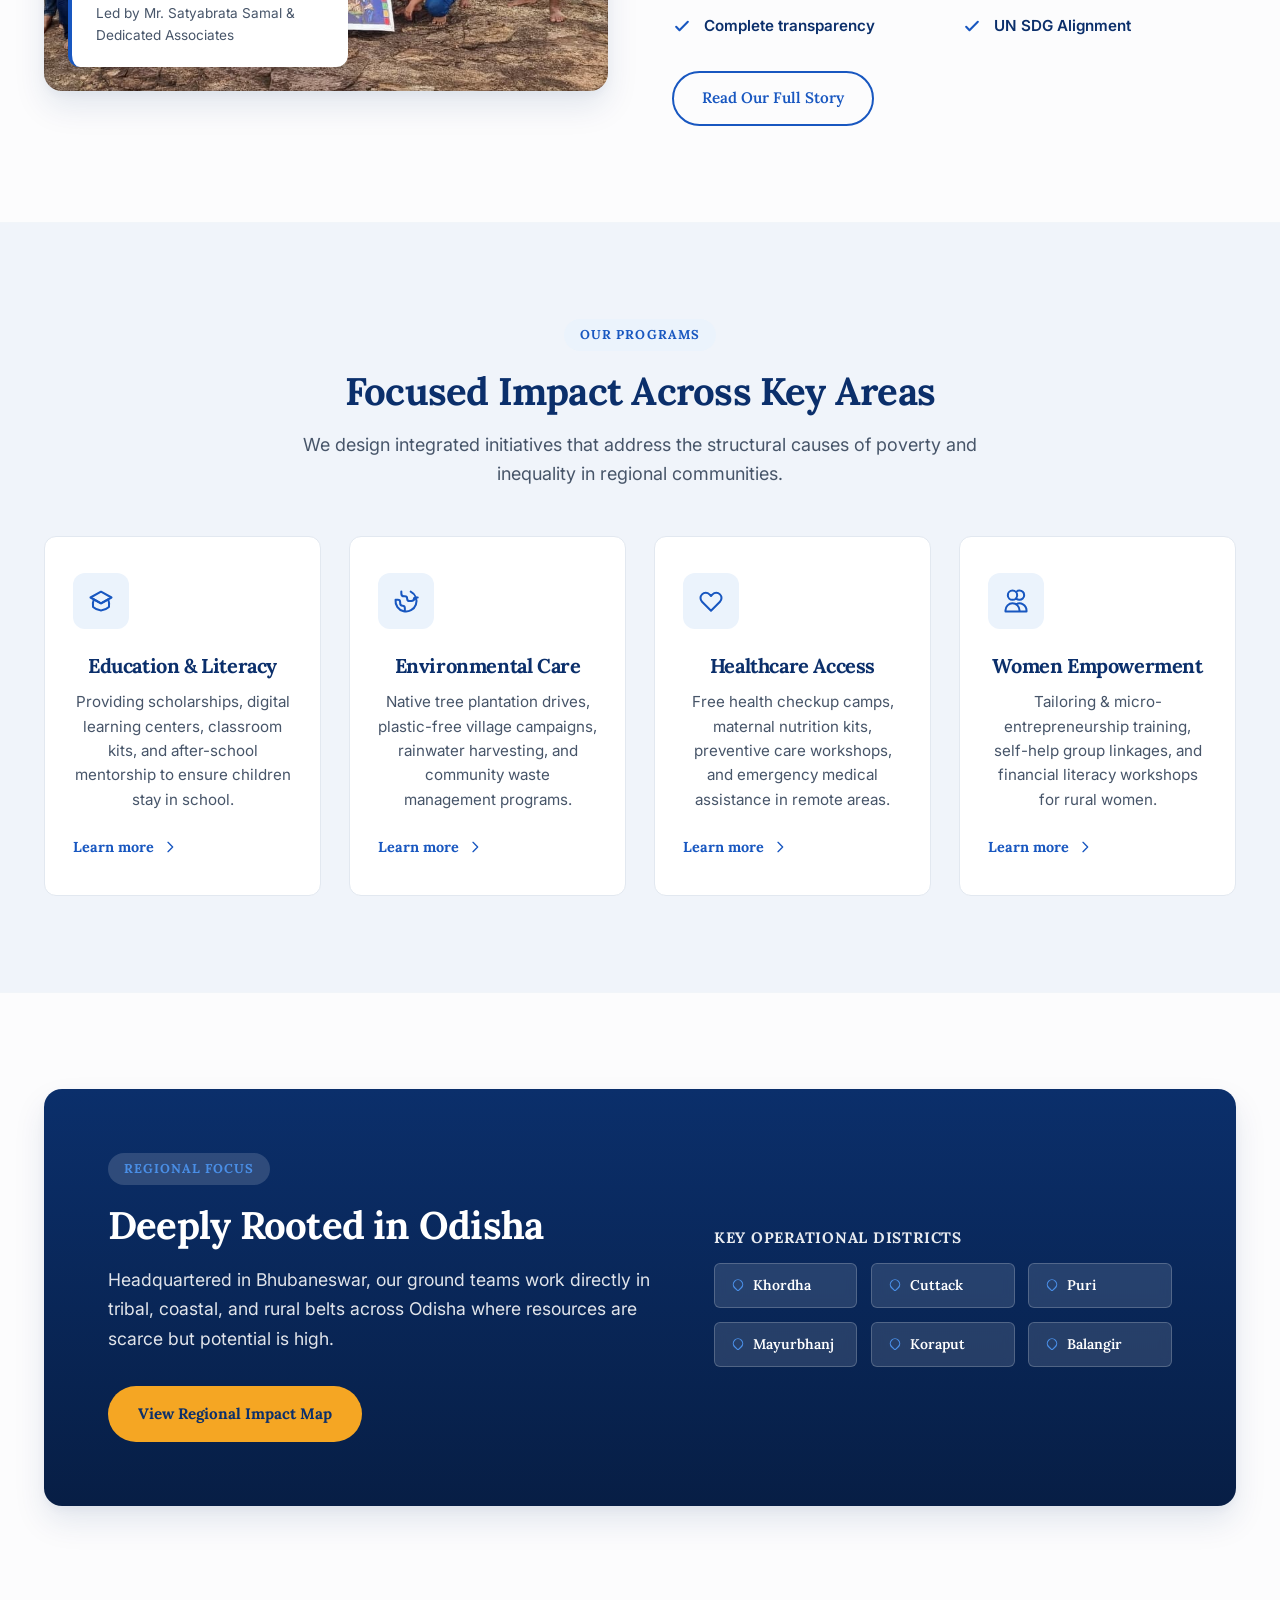
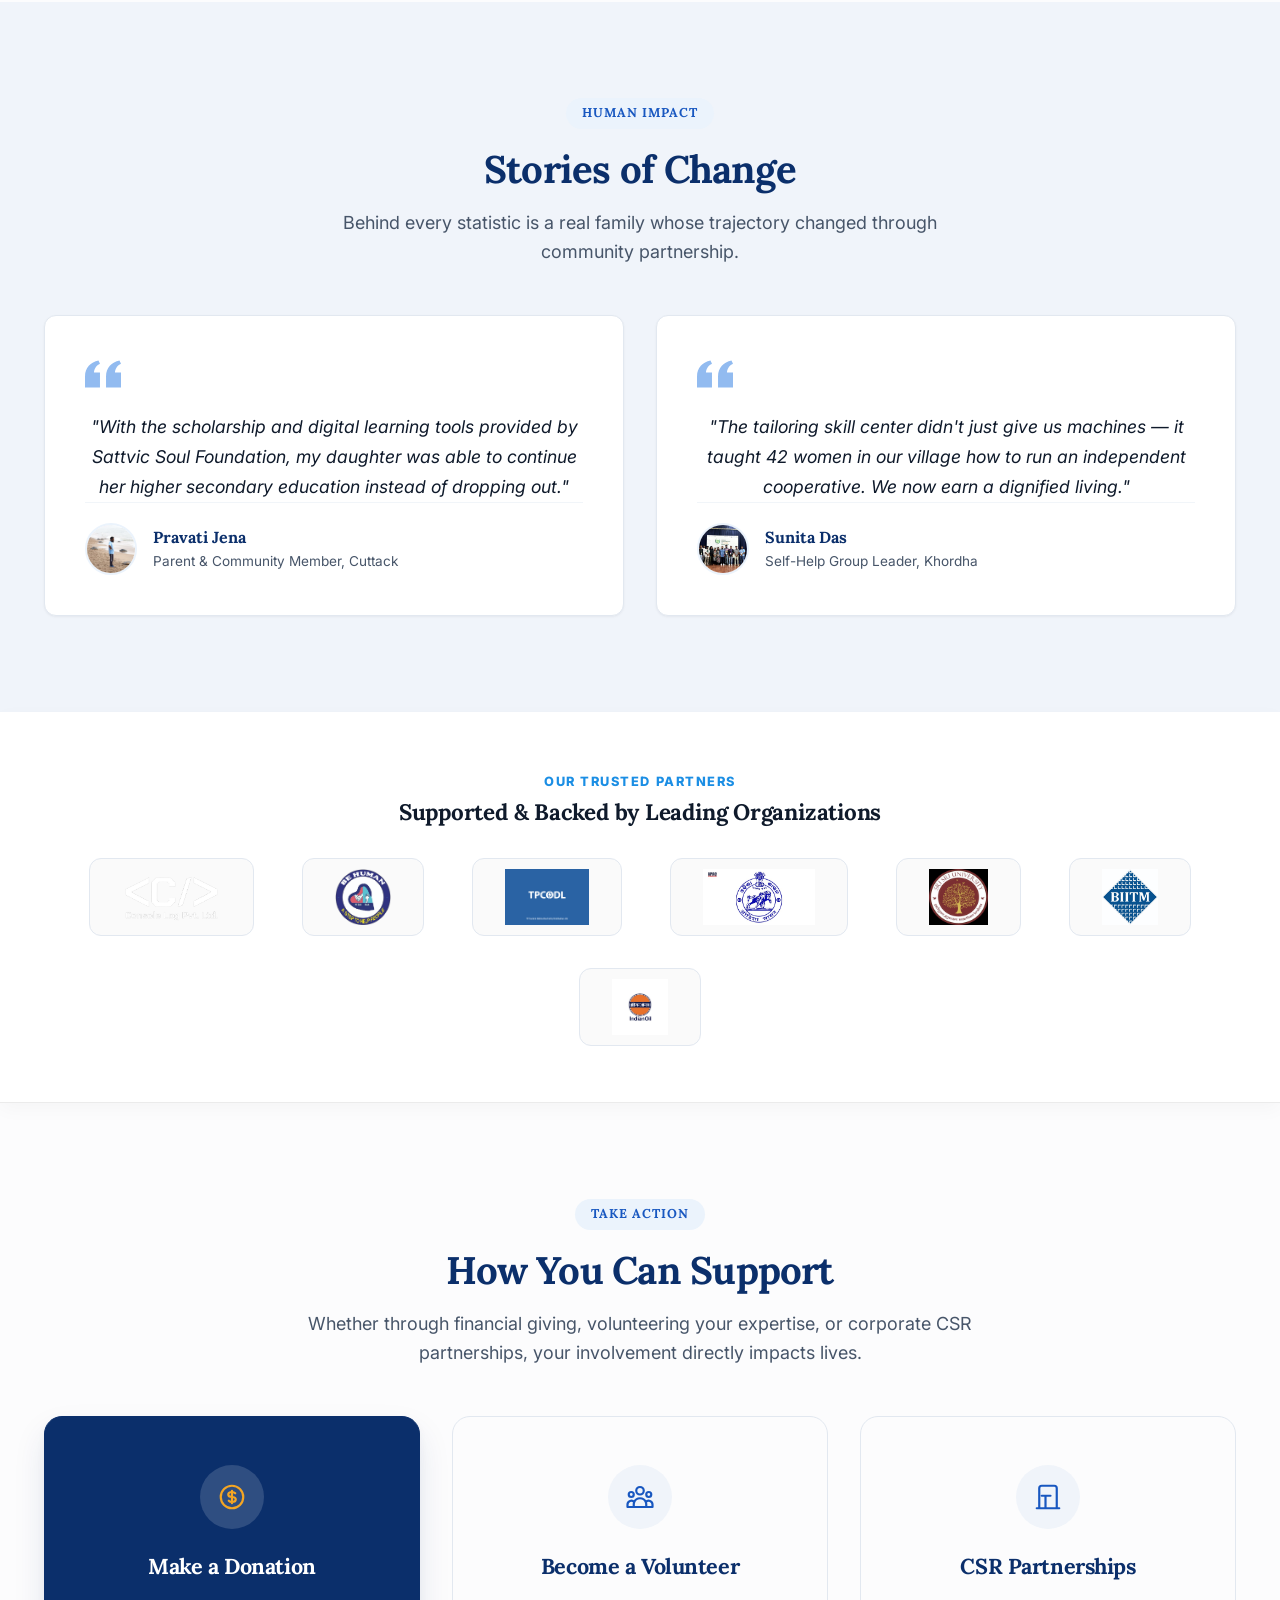
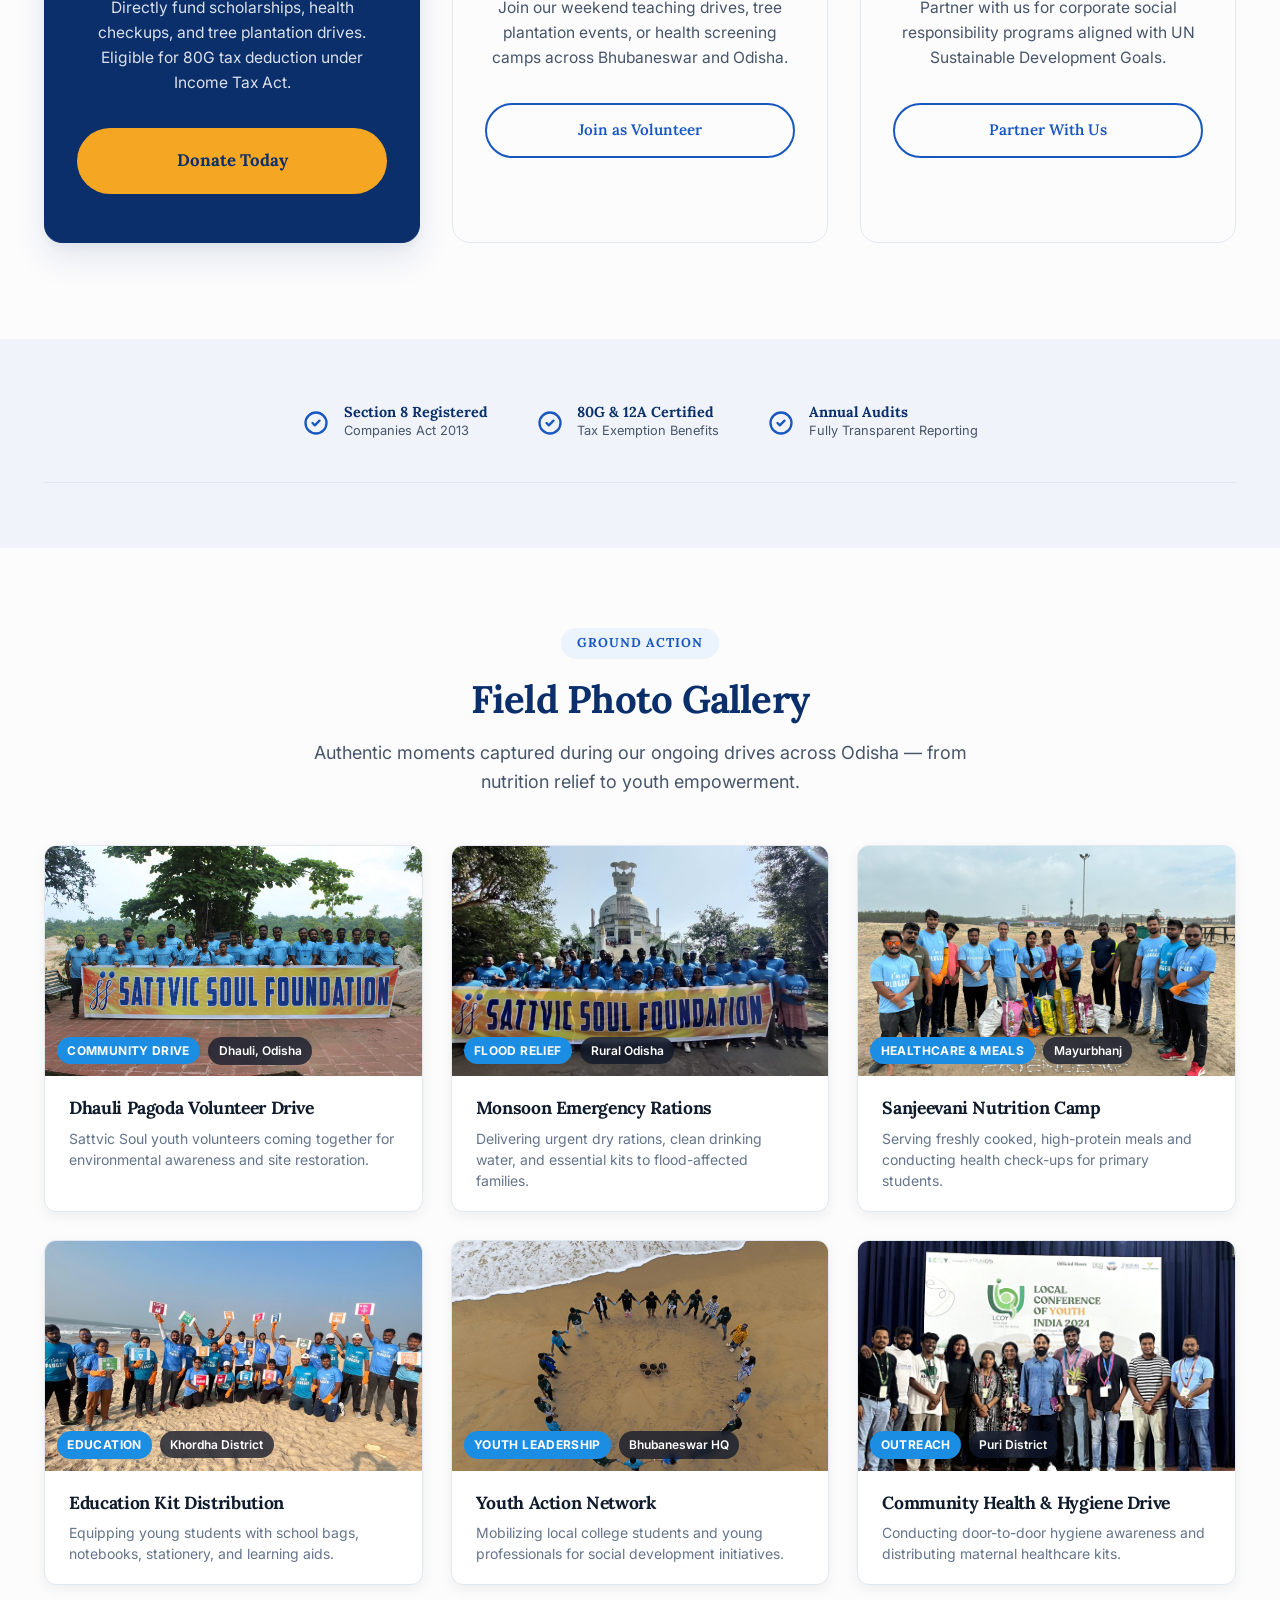
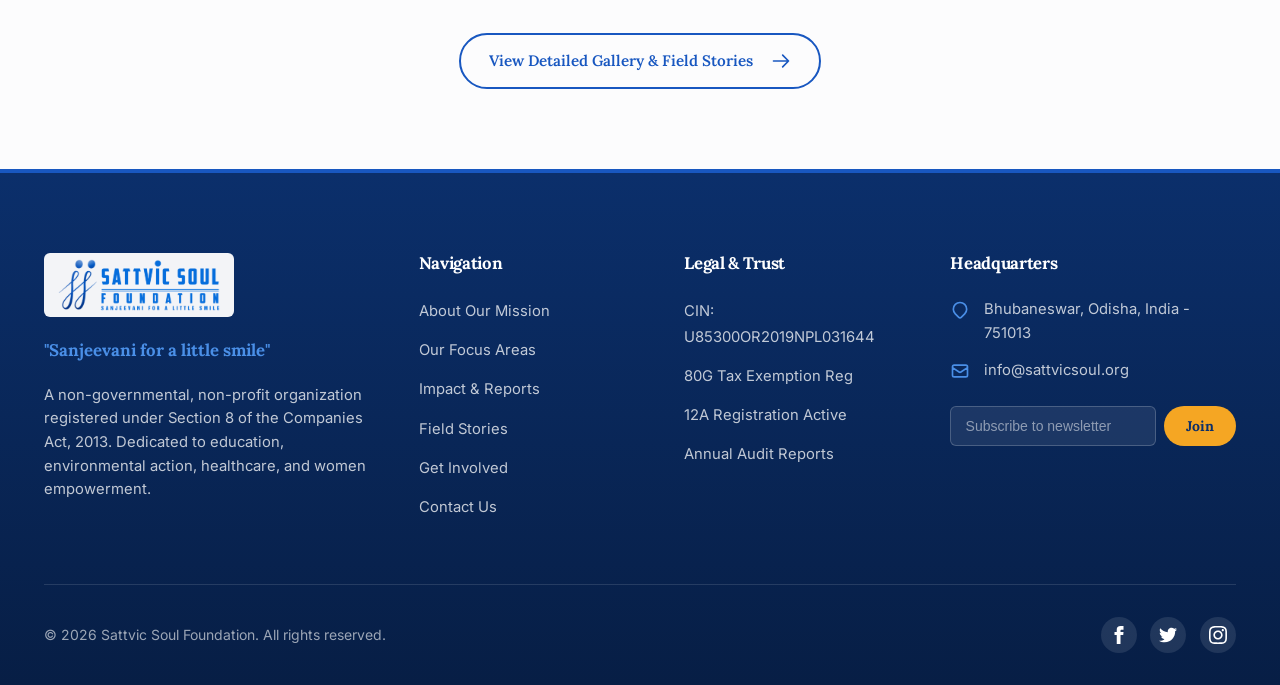
==== commit 710568ef: "added all pages" ====
--- a/index.html
+++ b/index.html
@@ -1,237 +1,809 @@
 <!DOCTYPE html>
 <html lang="en">
+
 <head>
     <meta charset="UTF-8">
     <meta name="viewport" content="width=device-width, initial-scale=1.0">
-    <meta name="description" content="Sattvic Soul Foundation - Promoting happiness, sustainability, and social development across 13+ states in India">
-    <title>Sattvic Soul Foundation - Environment & Social Development NGO</title>
-    <link rel="stylesheet" href="styles.css">
+    <meta name="description"
+        content="Sattvic Soul Foundation — Sanjeevani for a little smile. Registered Section 8 non-profit NGO based in Bhubaneswar, Odisha, empowering communities through education, environment, healthcare, and women leadership.">
+    <title>Sattvic Soul Foundation — Sanjeevani for a Little Smile | Bhubaneswar, Odisha</title>
+
+    <!-- Google Fonts -->
+    <link rel="preconnect" href="https://fonts.googleapis.com">
+    <link rel="preconnect" href="https://fonts.gstatic.com" crossorigin>
+    <link
+        href="https://fonts.googleapis.com/css2?family=Inter:wght@400;500;600;700&family=Lora:ital,wght@0,600;0,700;1,600&display=swap"
+        rel="stylesheet">
+
+    <!-- Stylesheets -->
+    <link rel="stylesheet" href="css/style.css">
 </head>
+
 <body>
-    <!-- Navigation Bar -->
-    <nav class="navbar">
-        <div class="nav-container">
-            <div class="logo">
-                <img src="images/SATTVIC Soul.png" alt="Sattvic Soul Foundation Logo" class="logo-image">
-            </div>
-            <button class="hamburger" id="hamburger">
-                <span></span>
-                <span></span>
-                <span></span>
+
+    <!-- Header & Global Sticky Navigation -->
+    <header class="header" id="header">
+        <div class="container header-container">
+            <a href="index.html" class="logo-link" aria-label="Sattvic Soul Foundation Home">
+                <img src="images/SATTVIC Soul.png" alt="Sattvic Soul Foundation Logo" class="logo-img">
+            </a>
+
+            <button class="mobile-toggle" aria-label="Toggle navigation menu" aria-expanded="false">
+                <svg xmlns="http://www.w3.org/2000/svg" fill="none" viewBox="0 0 24 24" stroke="currentColor">
+                    <path stroke-linecap="round" stroke-linejoin="round" stroke-width="2" d="M4 6h16M4 12h16M4 18h16" />
+                </svg>
             </button>
-            <ul class="nav-links" id="navLinks">
-                <li><a href="index.html">Home</a></li>
-                <li><a href="about.html">About</a></li>
-                <li><a href="our-work.html">Our Work</a></li>
-                <li><a href="gallery.html">Gallery</a></li>
-                <li><a href="contact.html">Contact</a></li>
-            </ul>
+
+            <nav class="nav-menu" id="navMenu">
+                <a href="about.html" class="nav-link">About</a>
+                <a href="our-work.html" class="nav-link">Our Work</a>
+                <a href="impact.html" class="nav-link">Impact</a>
+                <a href="get-involved.html" class="nav-link">Get Involved</a>
+                <a href="stories.html" class="nav-link">Stories</a>
+                <a href="contact.html" class="nav-link">Contact</a>
+                <div class="nav-actions">
+                    <a href="get-involved.html#donate" class="btn btn-warm">Donate</a>
+                </div>
+            </nav>
         </div>
-    </nav>
-
-    <!-- Hero Section -->
-    <section class="hero">
-        <div class="hero-carousel">
-            <div class="carousel-track">
-                <img src="./images/WhatsApp Image 2026-01-07 at 09.22.35.jpeg" alt="Environmental education" class="carousel-image active">
-                <img src="./images/WhatsApp Image 2026-01-25 at 23.51.15.jpeg" alt="Education programs" class="carousel-image">
-                <img src="./images/WhatsApp Image 2026-01-25 at 23.51.16.jpeg" alt="Healthcare services" class="carousel-image">
-                <img src="./images/WhatsApp Image 2026-01-25 at 23.52.58.jpeg" alt="Women empowerment" class="carousel-image">
-            </div>
-            <div class="carousel-dots">
-                <span class="dot active"></span>
-                <span class="dot"></span>
-                <span class="dot"></span>
-                <span class="dot"></span>
-            </div>
-        </div>
-        <div class="hero-content">
-            <h1>Empowering Communities Since 2019</h1>
-            <p>Working across 13+ states in India to create lasting change through education, environment conservation, healthcare access, and women empowerment</p>
-            <a href="about.html" class="cta-button">Learn About Our Work</a>
-        </div>
-        <div class="hero-overlay"></div>
-    </section>
-
-    <!-- Mission Section -->
-    <section class="mission-section">
+    </header>
+
+    <main>
+        <!-- 1. Full-Bleed Hero Section: 100% Screen Width Carousel & Single Floating Overlay Box -->
+        <section class="hero-canvas" id="hero">
+
+            <!-- Edge-to-Edge Full-Bleed Hero Container -->
+            <div class="unicef-hero-card">
+
+                <!-- 1. Background Image Carousel (100% Viewport Width & Height) -->
+                <div class="hero-slider-bg">
+                    <div class="hero-slide active">
+                        <img src="images/WhatsApp Image 2026-08-22 at 21.23.20.jpeg"
+                            alt="Sattvic Soul Foundation Volunteers at Dhauli Peace Pagoda">
+                    </div>
+                    <div class="hero-slide">
+                        <img src="images/WhatsApp Image 2026-08-24 at 08.28.19 (1).jpeg"
+                            alt="Community Relief Initiative in Rural Odisha">
+                    </div>
+                    <div class="hero-slide">
+                        <img src="images/WhatsApp Image 2026-08-22 at 21.26.04 (1).jpeg"
+                            alt="Child Nutrition and Relief Program">
+                    </div>
+                    <div class="hero-slide">
+                        <img src="images/WhatsApp Image 2026-08-22 at 21.23.21.jpeg"
+                            alt="Education & Kit Distribution Drive">
+                    </div>
+                    <div class="hero-slide">
+                        <img src="images/WhatsApp Image 2026-08-22 at 21.16.28.jpeg"
+                            alt="Sattvic Soul Foundation Volunteers">
+                    </div>
+                    <div class="hero-slide">
+                        <img src="images/WhatsApp Image 2026-01-25 at 23.51.16.jpeg" alt="Field Relief Work">
+                    </div>
+                    <div class="hero-slide">
+                        <img src="images/WhatsApp Image 2026-01-25 at 23.51.15.jpeg" alt="Community Outreach Drive">
+                    </div>
+                </div>
+
+                <!-- 2. Dark Scrim Gradient Overlay for Contrast -->
+                <div class="hero-scrim-overlay"></div>
+
+                <!-- 3. Floating Content Overlays inside Centered Container -->
+                <div class="container hero-overlay-container">
+                    <div class="unicef-hero-overlay-content">
+
+                        <!-- Left Overlay: Headline & Tag & Our Work Button -->
+                        <div class="hero-text-overlay">
+                            <div class="unicef-tag-wrap">
+                                <span class="unicef-tag-bar"></span>
+                                <span class="unicef-tag-text">SUPPORT OUR CAUSE</span>
+                            </div>
+                            <h1 class="unicef-hero-headline">Sanjeevani for a little smile: Changing the lives of
+                                children in rural Odisha</h1>
+                            <div class="hero-actions-wrap" style="margin-top: 1.5rem;">
+                                <a href="our-work.html" class="btn hero-work-btn">
+                                    Our Work
+                                    <svg xmlns="http://www.w3.org/2000/svg" fill="none" viewBox="0 0 24 24"
+                                        stroke="currentColor" width="18" height="18"
+                                        style="margin-left: 0.35rem; vertical-align: middle;">
+                                        <path stroke-linecap="round" stroke-linejoin="round" stroke-width="2.5"
+                                            d="M14 5l7 7m0 0l-7 7m7-7H3" />
+                                    </svg>
+                                </a>
+                            </div>
+                        </div>
+
+                    </div>
+                </div>
+
+            </div>
+
+        </section>
+
+        <!-- 2. Impact Strip (Dashboard Stats) -->
+        <section class="impact-strip" id="impact-dashboard">
+            <div class="container">
+                <div class="impact-grid">
+                    <div class="impact-card reveal">
+                        <div class="impact-number" data-count="4850+">0</div>
+                        <div class="impact-label">Children Supported</div>
+                        <div class="impact-sublabel">Scholarships & Learning Supplies</div>
+                    </div>
+                    <div class="impact-card reveal">
+                        <div class="impact-number" data-count="13+">0</div>
+                        <div class="impact-label">States & UTs Covered</div>
+                        <div class="impact-sublabel">Grassroots Outreach</div>
+                    </div>
+                    <div class="impact-card reveal">
+                        <div class="impact-number" data-count="28">0</div>
+                        <div class="impact-label">Odisha Districts</div>
+                        <div class="impact-sublabel">Active Regional Operations</div>
+                    </div>
+                    <div class="impact-card reveal">
+                        <div class="impact-number" data-count="6+">0</div>
+                        <div class="impact-label">Years of Impact</div>
+                        <div class="impact-sublabel">Established Sept 2019</div>
+                    </div>
+                </div>
+            </div>
+        </section>
+
+        <!-- 3. About / Mission Section -->
+        <section class="section-about" id="about">
+            <div class="container">
+                <div class="about-grid">
+                    <div class="about-image-wrapper reveal">
+                        <img src="images/WhatsApp Image 2026-01-25 at 23.51.15.jpeg"
+                            alt="Children receiving educational support from Sattvic Soul Foundation in Odisha"
+                            class="about-img">
+                        <div class="about-badge">
+                            <div class="about-badge-title">Founded in 2019</div>
+                            <div class="about-badge-text">Led by Mr. Satyabrata Samal & Dedicated Associates</div>
+                        </div>
+                    </div>
+
+                    <div class="about-content reveal">
+                        <div class="section-tag">Who We Are</div>
+                        <h2 class="section-heading">Sanjeevani for a Little Smile</h2>
+
+                        <p class="about-content-lead">Rooted in Bhubaneswar, Sattvic Soul Foundation was born from a
+                            singular belief: every child and family deserves dignity, health, and a fair chance at life.
+                        </p>
+
+                        <p class="about-text">We operate as a Section 8 non-profit organization dedicated to
+                            sustainable, community-owned growth. Rather than implementing quick fixes, we build
+                            long-term programs that strengthen local schools, protect native ecosystems, deliver
+                            essential medical care, and empower women with sustainable livelihoods.</p>
+
+                        <div class="about-pillars-list">
+                            <div class="pillar-item">
+                                <svg class="pillar-icon" xmlns="http://www.w3.org/2000/svg" fill="none"
+                                    viewBox="0 0 24 24" stroke="currentColor">
+                                    <path stroke-linecap="round" stroke-linejoin="round" stroke-width="2.5"
+                                        d="M5 13l4 4L19 7" />
+                                </svg>
+                                <span>Zero-overhead model</span>
+                            </div>
+                            <div class="pillar-item">
+                                <svg class="pillar-icon" xmlns="http://www.w3.org/2000/svg" fill="none"
+                                    viewBox="0 0 24 24" stroke="currentColor">
+                                    <path stroke-linecap="round" stroke-linejoin="round" stroke-width="2.5"
+                                        d="M5 13l4 4L19 7" />
+                                </svg>
+                                <span>Community co-creation</span>
+                            </div>
+                            <div class="pillar-item">
+                                <svg class="pillar-icon" xmlns="http://www.w3.org/2000/svg" fill="none"
+                                    viewBox="0 0 24 24" stroke="currentColor">
+                                    <path stroke-linecap="round" stroke-linejoin="round" stroke-width="2.5"
+                                        d="M5 13l4 4L19 7" />
+                                </svg>
+                                <span>Complete transparency</span>
+                            </div>
+                            <div class="pillar-item">
+                                <svg class="pillar-icon" xmlns="http://www.w3.org/2000/svg" fill="none"
+                                    viewBox="0 0 24 24" stroke="currentColor">
+                                    <path stroke-linecap="round" stroke-linejoin="round" stroke-width="2.5"
+                                        d="M5 13l4 4L19 7" />
+                                </svg>
+                                <span>UN SDG Alignment</span>
+                            </div>
+                        </div>
+
+                        <a href="about.html" class="btn btn-outline">Read Our Full Story</a>
+                    </div>
+                </div>
+            </div>
+        </section>
+
+        <!-- 4. Our Work / Programs -->
+        <section class="section-programs" id="programs">
+            <div class="container text-center">
+                <div class="section-tag">Our Programs</div>
+                <h2 class="section-heading">Focused Impact Across Key Areas</h2>
+                <p class="section-subtitle">We design integrated initiatives that address the structural causes of
+                    poverty and inequality in regional communities.</p>
+
+                <div class="programs-grid">
+                    <!-- Education -->
+                    <div class="program-card reveal">
+                        <div class="program-icon-box">
+                            <svg xmlns="http://www.w3.org/2000/svg" fill="none" viewBox="0 0 24 24"
+                                stroke="currentColor">
+                                <path stroke-linecap="round" stroke-linejoin="round" stroke-width="1.75"
+                                    d="M12 14l9-5-9-5-9 5 9 5z" />
+                                <path stroke-linecap="round" stroke-linejoin="round" stroke-width="1.75"
+                                    d="M12 14l6.16-3.422a12.083 12.083 0 01.665 6.479A11.952 11.952 0 0112 20.055a11.952 11.952 0 01-6.824-2.998 12.078 12.078 0 01.665-6.479L12 14z" />
+                            </svg>
+                        </div>
+                        <h3 class="program-title">Education & Literacy</h3>
+                        <p class="program-desc">Providing scholarships, digital learning centers, classroom kits, and
+                            after-school mentorship to ensure children stay in school.</p>
+                        <a href="our-work.html#education" class="program-link">
+                            Learn more
+                            <svg xmlns="http://www.w3.org/2000/svg" fill="none" viewBox="0 0 24 24"
+                                stroke="currentColor">
+                                <path stroke-linecap="round" stroke-linejoin="round" stroke-width="2"
+                                    d="M9 5l7 7-7 7" />
+                            </svg>
+                        </a>
+                    </div>
+
+                    <!-- Environment -->
+                    <div class="program-card reveal">
+                        <div class="program-icon-box">
+                            <svg xmlns="http://www.w3.org/2000/svg" fill="none" viewBox="0 0 24 24"
+                                stroke="currentColor">
+                                <path stroke-linecap="round" stroke-linejoin="round" stroke-width="1.75"
+                                    d="M3.055 11H5a2 2 0 012 2v1a2 2 0 002 2 2 2 0 012 2v2.945M8 3.935V5.5A2.5 2.5 0 0010.5 8h.5a2 2 0 012 2 2 2 0 002 2h1.5a2.5 2.5 0 002.5-2.5V11a2 2 0 012-2h1.055M16 3.935A9 9 0 113.055 11" />
+                            </svg>
+                        </div>
+                        <h3 class="program-title">Environmental Care</h3>
+                        <p class="program-desc">Native tree plantation drives, plastic-free village campaigns, rainwater
+                            harvesting, and community waste management programs.</p>
+                        <a href="our-work.html#environment" class="program-link">
+                            Learn more
+                            <svg xmlns="http://www.w3.org/2000/svg" fill="none" viewBox="0 0 24 24"
+                                stroke="currentColor">
+                                <path stroke-linecap="round" stroke-linejoin="round" stroke-width="2"
+                                    d="M9 5l7 7-7 7" />
+                            </svg>
+                        </a>
+                    </div>
+
+                    <!-- Healthcare -->
+                    <div class="program-card reveal">
+                        <div class="program-icon-box">
+                            <svg xmlns="http://www.w3.org/2000/svg" fill="none" viewBox="0 0 24 24"
+                                stroke="currentColor">
+                                <path stroke-linecap="round" stroke-linejoin="round" stroke-width="1.75"
+                                    d="M4.318 6.318a4.5 4.5 0 000 6.364L12 20.364l7.682-7.682a4.5 4.5 0 00-6.364-6.364L12 7.636l-1.318-1.318a4.5 4.5 0 00-6.364 0z" />
+                            </svg>
+                        </div>
+                        <h3 class="program-title">Healthcare Access</h3>
+                        <p class="program-desc">Free health checkup camps, maternal nutrition kits, preventive care
+                            workshops, and emergency medical assistance in remote areas.</p>
+                        <a href="our-work.html#health" class="program-link">
+                            Learn more
+                            <svg xmlns="http://www.w3.org/2000/svg" fill="none" viewBox="0 0 24 24"
+                                stroke="currentColor">
+                                <path stroke-linecap="round" stroke-linejoin="round" stroke-width="2"
+                                    d="M9 5l7 7-7 7" />
+                            </svg>
+                        </a>
+                    </div>
+
+                    <!-- Women Empowerment -->
+                    <div class="program-card reveal">
+                        <div class="program-icon-box">
+                            <svg xmlns="http://www.w3.org/2000/svg" fill="none" viewBox="0 0 24 24"
+                                stroke="currentColor">
+                                <path stroke-linecap="round" stroke-linejoin="round" stroke-width="1.75"
+                                    d="M12 4.354a4 4 0 110 5.292M15 21H3v-1a6 6 0 0112 0v1zm0 0h6v-1a6 6 0 00-9-5.197M13 7a4 4 0 11-8 0 4 4 0 018 0z" />
+                            </svg>
+                        </div>
+                        <h3 class="program-title">Women Empowerment</h3>
+                        <p class="program-desc">Tailoring & micro-entrepreneurship training, self-help group linkages,
+                            and financial literacy workshops for rural women.</p>
+                        <a href="our-work.html#women" class="program-link">
+                            Learn more
+                            <svg xmlns="http://www.w3.org/2000/svg" fill="none" viewBox="0 0 24 24"
+                                stroke="currentColor">
+                                <path stroke-linecap="round" stroke-linejoin="round" stroke-width="2"
+                                    d="M9 5l7 7-7 7" />
+                            </svg>
+                        </a>
+                    </div>
+                </div>
+            </div>
+        </section>
+
+        <!-- 5. Local Focus Callout (Odisha Context) -->
+        <section class="section-odisha" id="odisha-focus">
+            <div class="container">
+                <div class="odisha-box reveal">
+                    <div class="odisha-grid">
+                        <div class="odisha-content">
+                            <div class="section-tag light">Regional Focus</div>
+                            <h2 class="odisha-title">Deeply Rooted in Odisha</h2>
+                            <p class="odisha-text">Headquartered in Bhubaneswar, our ground teams work directly in
+                                tribal, coastal, and rural belts across Odisha where resources are scarce but potential
+                                is high.</p>
+                            <a href="impact.html" class="btn btn-warm">View Regional Impact Map</a>
+                        </div>
+
+                        <div class="odisha-districts">
+                            <h4
+                                style="color: rgba(255,255,255,0.9); margin-bottom: 1rem; font-size: 0.95rem; text-transform: uppercase; letter-spacing: 0.05em;">
+                                Key Operational Districts</h4>
+                            <div class="districts-grid">
+                                <div class="district-chip">
+                                    <svg xmlns="http://www.w3.org/2000/svg" fill="none" viewBox="0 0 24 24"
+                                        stroke="currentColor">
+                                        <path stroke-linecap="round" stroke-linejoin="round" stroke-width="2"
+                                            d="M17.657 16.657L13.414 20.9a1.998 1.998 0 01-2.827 0l-4.244-4.243a8 8 0 1111.314 0z" />
+                                    </svg>
+                                    Khordha
+                                </div>
+                                <div class="district-chip">
+                                    <svg xmlns="http://www.w3.org/2000/svg" fill="none" viewBox="0 0 24 24"
+                                        stroke="currentColor">
+                                        <path stroke-linecap="round" stroke-linejoin="round" stroke-width="2"
+                                            d="M17.657 16.657L13.414 20.9a1.998 1.998 0 01-2.827 0l-4.244-4.243a8 8 0 1111.314 0z" />
+                                    </svg>
+                                    Cuttack
+                                </div>
+                                <div class="district-chip">
+                                    <svg xmlns="http://www.w3.org/2000/svg" fill="none" viewBox="0 0 24 24"
+                                        stroke="currentColor">
+                                        <path stroke-linecap="round" stroke-linejoin="round" stroke-width="2"
+                                            d="M17.657 16.657L13.414 20.9a1.998 1.998 0 01-2.827 0l-4.244-4.243a8 8 0 1111.314 0z" />
+                                    </svg>
+                                    Puri
+                                </div>
+                                <div class="district-chip">
+                                    <svg xmlns="http://www.w3.org/2000/svg" fill="none" viewBox="0 0 24 24"
+                                        stroke="currentColor">
+                                        <path stroke-linecap="round" stroke-linejoin="round" stroke-width="2"
+                                            d="M17.657 16.657L13.414 20.9a1.998 1.998 0 01-2.827 0l-4.244-4.243a8 8 0 1111.314 0z" />
+                                    </svg>
+                                    Mayurbhanj
+                                </div>
+                                <div class="district-chip">
+                                    <svg xmlns="http://www.w3.org/2000/svg" fill="none" viewBox="0 0 24 24"
+                                        stroke="currentColor">
+                                        <path stroke-linecap="round" stroke-linejoin="round" stroke-width="2"
+                                            d="M17.657 16.657L13.414 20.9a1.998 1.998 0 01-2.827 0l-4.244-4.243a8 8 0 1111.314 0z" />
+                                    </svg>
+                                    Koraput
+                                </div>
+                                <div class="district-chip">
+                                    <svg xmlns="http://www.w3.org/2000/svg" fill="none" viewBox="0 0 24 24"
+                                        stroke="currentColor">
+                                        <path stroke-linecap="round" stroke-linejoin="round" stroke-width="2"
+                                            d="M17.657 16.657L13.414 20.9a1.998 1.998 0 01-2.827 0l-4.244-4.243a8 8 0 1111.314 0z" />
+                                    </svg>
+                                    Balangir
+                                </div>
+                            </div>
+                        </div>
+                    </div>
+        </section>
+
+        <!-- 7. Real Stories & Beneficiary Testimonials -->
+        <section class="section-stories" id="stories">
+            <div class="container text-center">
+                <div class="section-tag">Human Impact</div>
+                <h2 class="section-heading">Stories of Change</h2>
+                <p class="section-subtitle">Behind every statistic is a real family whose trajectory changed through
+                    community partnership.</p>
+
+                <div class="stories-grid text-center">
+                    <div class="story-card reveal">
+                        <div>
+                            <svg class="story-quote-icon" xmlns="http://www.w3.org/2000/svg" fill="currentColor"
+                                viewBox="0 0 24 24">
+                                <path
+                                    d="M14.017 21v-7.391c0-5.704 3.731-9.57 8.983-10.609l.995 2.151c-2.432.917-3.995 3.638-3.995 5.849h4v10h-9.983zm-14.017 0v-7.391c0-5.704 3.748-9.57 9-10.609l.996 2.151c-2.433.917-3.996 3.638-3.996 5.849h3.983v10h-9.983z" />
+                            </svg>
+                            <p class="story-quote">"With the scholarship and digital learning tools provided by Sattvic
+                                Soul Foundation, my daughter was able to continue her higher secondary education instead
+                                of dropping out."</p>
+                        </div>
+                        <div class="story-author">
+                            <img src="images/WhatsApp Image 2026-01-25 at 23.52.58.jpeg" alt="Pravati Jena"
+                                class="story-avatar">
+                            <div style="text-align: left;">
+                                <div class="story-name">Pravati Jena</div>
+                                <div class="story-role">Parent & Community Member, Cuttack</div>
+                            </div>
+                        </div>
+                    </div>
+
+                    <div class="story-card reveal">
+                        <div>
+                            <svg class="story-quote-icon" xmlns="http://www.w3.org/2000/svg" fill="currentColor"
+                                viewBox="0 0 24 24">
+                                <path
+                                    d="M14.017 21v-7.391c0-5.704 3.731-9.57 8.983-10.609l.995 2.151c-2.432.917-3.995 3.638-3.995 5.849h4v10h-9.983zm-14.017 0v-7.391c0-5.704 3.748-9.57 9-10.609l.996 2.151c-2.433.917-3.996 3.638-3.996 5.849h3.983v10h-9.983z" />
+                            </svg>
+                            <p class="story-quote">"The tailoring skill center didn't just give us machines — it taught
+                                42 women in our village how to run an independent cooperative. We now earn a dignified
+                                living."</p>
+                        </div>
+                        <div class="story-author">
+                            <img src="images/WhatsApp Image 2026-01-25 at 23.51.16.jpeg" alt="Sunita Das"
+                                class="story-avatar">
+                            <div style="text-align: left;">
+                                <div class="story-name">Sunita Das</div>
+                                <div class="story-role">Self-Help Group Leader, Khordha</div>
+                            </div>
+                        </div>
+                    </div>
+                </div>
+            </div>
+        </section>
+
+        <!-- Noticeable Institutional Partners & Supporters Strip (Positioned Just Before Take Action) -->
+        <section class="section-partners-strip" id="partners">
+            <div class="container">
+                <div class="partners-strip-wrapper reveal">
+                    <div class="partners-strip-header">
+                        <span class="partners-badge">OUR TRUSTED PARTNERS</span>
+                        <h3 class="partners-strip-title">Supported & Backed by Leading Organizations</h3>
+                    </div>
+                    <div class="partners-logo-grid">
+                        <div class="partner-card" title="Partner Organization 1">
+                            <img src="images/partners/1000377005-removebg-preview.png" alt="Institutional Partner 1">
+                        </div>
+                        <div class="partner-card" title="Partner Organization 2">
+                            <img src="images/partners/1600945338842.png" alt="Institutional Partner 2">
+                        </div>
+                        <div class="partner-card" title="Partner Organization 3">
+                            <img src="images/partners/WhatsApp Image 2026-01-26 at 00.07.10.jpeg"
+                                alt="Institutional Partner 3">
+                        </div>
+                        <div class="partner-card" title="Partner Organization 4">
+                            <img src="images/partners/WhatsApp Image 2026-01-26 at 00.08.20.jpeg"
+                                alt="Institutional Partner 4">
+                        </div>
+                        <div class="partner-card" title="Partner Organization 5">
+                            <img src="images/partners/WhatsApp Image 2026-01-26 at 00.13.18.jpeg"
+                                alt="Institutional Partner 5">
+                        </div>
+                        <div class="partner-card" title="Partner Organization 6">
+                            <img src="images/partners/WhatsApp Image 2026-01-26 at 00.14.48.jpeg"
+                                alt="Institutional Partner 6">
+                        </div>
+                        <div class="partner-card" title="Partner Organization 7">
+                            <img src="images/partners/WhatsApp Image 2026-01-26 at 00.15.36.jpeg"
+                                alt="Institutional Partner 7">
+                        </div>
+                    </div>
+                </div>
+            </div>
+        </section>
+
+        <!-- 7. Get Involved Pathways -->
+        <section class="section-involved" id="get-involved">
+            <div class="container text-center">
+                <div class="section-tag">Take Action</div>
+                <h2 class="section-heading">How You Can Support</h2>
+                <p class="section-subtitle">Whether through financial giving, volunteering your expertise, or corporate
+                    CSR partnerships, your involvement directly impacts lives.</p>
+
+                <div class="involved-grid">
+                    <div class="involved-card highlight reveal">
+                        <div class="involved-icon-wrap">
+                            <svg xmlns="http://www.w3.org/2000/svg" fill="none" viewBox="0 0 24 24"
+                                stroke="currentColor">
+                                <path stroke-linecap="round" stroke-linejoin="round" stroke-width="1.75"
+                                    d="M12 8c-1.657 0-3 .895-3 2s1.343 2 3 2 3 .895 3 2-1.343 2-3 2m0-8c1.11 0 2.08.402 2.599 1M12 8V7m0 1v8m0 0v1m0-1c-1.11 0-2.08-.402-2.599-1M21 12a9 9 0 11-18 0 9 9 0 0118 0z" />
+                            </svg>
+                        </div>
+                        <h3 class="involved-title">Make a Donation</h3>
+                        <p class="involved-text">Directly fund scholarships, health checkups, and tree plantation
+                            drives. Eligible for 80G tax deduction under Income Tax Act.</p>
+                        <a href="get-involved.html#donate" class="btn btn-warm btn-lg" style="width: 100%;">Donate
+                            Today</a>
+                    </div>
+
+                    <div class="involved-card reveal">
+                        <div class="involved-icon-wrap">
+                            <svg xmlns="http://www.w3.org/2000/svg" fill="none" viewBox="0 0 24 24"
+                                stroke="currentColor">
+                                <path stroke-linecap="round" stroke-linejoin="round" stroke-width="1.75"
+                                    d="M17 20h5v-2a3 3 0 00-5.356-1.857M17 20H7m10 0v-2c0-.656-.126-1.283-.356-1.857M7 20H2v-2a3 3 0 015.356-1.857M7 20v-2c0-.656.126-1.283.356-1.857m0 0a5.002 5.002 0 019.288 0M15 7a3 3 0 11-6 0 3 3 0 016 0zm6 3a2 2 0 11-4 0 2 2 0 014 0zM7 10a2 2 0 11-4 0 2 2 0 014 0z" />
+                            </svg>
+                        </div>
+                        <h3 class="involved-title">Become a Volunteer</h3>
+                        <p class="involved-text">Join our weekend teaching drives, tree plantation events, or health
+                            screening camps across Bhubaneswar and Odisha.</p>
+                        <a href="get-involved.html#volunteer" class="btn btn-outline" style="width: 100%;">Join as
+                            Volunteer</a>
+                    </div>
+
+                    <div class="involved-card reveal">
+                        <div class="involved-icon-wrap">
+                            <svg xmlns="http://www.w3.org/2000/svg" fill="none" viewBox="0 0 24 24"
+                                stroke="currentColor">
+                                <path stroke-linecap="round" stroke-linejoin="round" stroke-width="1.75"
+                                    d="M19 21V5a2 2 0 00-2-2H7a2 2 0 00-2 2v16m14 0h2m-2 0h-5m-9 0H3m2 0h5m0 0h4m-4 0V11m0 0h4m-4 0H7" />
+                            </svg>
+                        </div>
+                        <h3 class="involved-title">CSR Partnerships</h3>
+                        <p class="involved-text">Partner with us for corporate social responsibility programs aligned
+                            with UN Sustainable Development Goals.</p>
+                        <a href="get-involved.html#partner" class="btn btn-outline" style="width: 100%;">Partner With
+                            Us</a>
+                    </div>
+                </div>
+            </div>
+        </section>
+
+        <!-- 8. Trust & Transparency Bar -->
+        <section class="section-trust" id="transparency">
+            <div class="container">
+                <div class="trust-wrapper">
+                    <div class="trust-badges reveal">
+                        <div class="trust-badge-item">
+                            <svg class="trust-badge-icon" xmlns="http://www.w3.org/2000/svg" fill="none"
+                                viewBox="0 0 24 24" stroke="currentColor">
+                                <path stroke-linecap="round" stroke-linejoin="round" stroke-width="2"
+                                    d="M9 12l2 2 4-4m6 2a9 9 0 11-18 0 9 9 0 0118 0z" />
+                            </svg>
+                            <div>
+                                <div class="trust-badge-title">Section 8 Registered</div>
+                                <div class="trust-badge-sub">Companies Act 2013</div>
+                            </div>
+                        </div>
+
+                        <div class="trust-badge-item">
+                            <svg class="trust-badge-icon" xmlns="http://www.w3.org/2000/svg" fill="none"
+                                viewBox="0 0 24 24" stroke="currentColor">
+                                <path stroke-linecap="round" stroke-linejoin="round" stroke-width="2"
+                                    d="M9 12l2 2 4-4m6 2a9 9 0 11-18 0 9 9 0 0118 0z" />
+                            </svg>
+                            <div>
+                                <div class="trust-badge-title">80G & 12A Certified</div>
+                                <div class="trust-badge-sub">Tax Exemption Benefits</div>
+                            </div>
+                        </div>
+
+                        <div class="trust-badge-item">
+                            <svg class="trust-badge-icon" xmlns="http://www.w3.org/2000/svg" fill="none"
+                                viewBox="0 0 24 24" stroke="currentColor">
+                                <path stroke-linecap="round" stroke-linejoin="round" stroke-width="2"
+                                    d="M9 12l2 2 4-4m6 2a9 9 0 11-18 0 9 9 0 0118 0z" />
+                            </svg>
+                            <div>
+                                <div class="trust-badge-title">Annual Audits</div>
+                                <div class="trust-badge-sub">Fully Transparent Reporting</div>
+                            </div>
+                        </div>
+                    </div>
+                </div>
+            </div>
+        </section>
+
+        <!-- 8. Field Photo Gallery (End of Homepage) -->
+        <section class="section-home-gallery" id="field-gallery">
+            <div class="container text-center">
+                <div class="section-tag">Ground Action</div>
+                <h2 class="section-heading">Field Photo Gallery</h2>
+                <p class="section-subtitle">Authentic moments captured during our ongoing drives across Odisha — from
+                    nutrition relief to youth empowerment.</p>
+
+                <div class="home-gallery-grid">
+                    <!-- Photo 1 -->
+                    <div class="home-gallery-card reveal">
+                        <div class="gallery-img-wrap">
+                            <img src="images/WhatsApp Image 2026-08-22 at 21.23.20.jpeg"
+                                alt="Dhauli Pagoda Cleanliness & Volunteer Drive" class="gallery-img">
+                            <div class="gallery-overlay-badge">
+                                <span class="gallery-category-pill">Community Drive</span>
+                                <span class="gallery-location-pill">Dhauli, Odisha</span>
+                            </div>
+                        </div>
+                        <div class="gallery-card-info">
+                            <h4 class="gallery-card-title">Dhauli Pagoda Volunteer Drive</h4>
+                            <p class="gallery-card-desc">Sattvic Soul youth volunteers coming together for environmental
+                                awareness and site restoration.</p>
+                        </div>
+                    </div>
+
+                    <!-- Photo 2 -->
+                    <div class="home-gallery-card reveal">
+                        <div class="gallery-img-wrap">
+                            <img src="images/WhatsApp Image 2026-08-24 at 08.28.19 (1).jpeg"
+                                alt="Monsoon Relief Food & Kit Distribution" class="gallery-img">
+                            <div class="gallery-overlay-badge">
+                                <span class="gallery-category-pill">Flood Relief</span>
+                                <span class="gallery-location-pill">Rural Odisha</span>
+                            </div>
+                        </div>
+                        <div class="gallery-card-info">
+                            <h4 class="gallery-card-title">Monsoon Emergency Rations</h4>
+                            <p class="gallery-card-desc">Delivering urgent dry rations, clean drinking water, and
+                                essential kits to flood-affected families.</p>
+                        </div>
+                    </div>
+
+                    <!-- Photo 3 -->
+                    <div class="home-gallery-card reveal">
+                        <div class="gallery-img-wrap">
+                            <img src="images/WhatsApp Image 2026-08-22 at 21.26.04 (1).jpeg"
+                                alt="Child Nutrition and Hygiene Program" class="gallery-img">
+                            <div class="gallery-overlay-badge">
+                                <span class="gallery-category-pill">Healthcare & Meals</span>
+                                <span class="gallery-location-pill">Mayurbhanj</span>
+                            </div>
+                        </div>
+                        <div class="gallery-card-info">
+                            <h4 class="gallery-card-title">Sanjeevani Nutrition Camp</h4>
+                            <p class="gallery-card-desc">Serving freshly cooked, high-protein meals and conducting
+                                health check-ups for primary students.</p>
+                        </div>
+                    </div>
+
+                    <!-- Photo 4 -->
+                    <div class="home-gallery-card reveal">
+                        <div class="gallery-img-wrap">
+                            <img src="images/WhatsApp Image 2026-08-22 at 21.23.21.jpeg"
+                                alt="School Supply & Learning Kit Drive" class="gallery-img">
+                            <div class="gallery-overlay-badge">
+                                <span class="gallery-category-pill">Education</span>
+                                <span class="gallery-location-pill">Khordha District</span>
+                            </div>
+                        </div>
+                        <div class="gallery-card-info">
+                            <h4 class="gallery-card-title">Education Kit Distribution</h4>
+                            <p class="gallery-card-desc">Equipping young students with school bags, notebooks,
+                                stationery, and learning aids.</p>
+                        </div>
+                    </div>
+
+                    <!-- Photo 5 -->
+                    <div class="home-gallery-card reveal">
+                        <div class="gallery-img-wrap">
+                            <img src="images/WhatsApp Image 2026-08-22 at 21.16.28.jpeg"
+                                alt="Youth Leadership & Volunteer Orientation" class="gallery-img">
+                            <div class="gallery-overlay-badge">
+                                <span class="gallery-category-pill">Youth Leadership</span>
+                                <span class="gallery-location-pill">Bhubaneswar HQ</span>
+                            </div>
+                        </div>
+                        <div class="gallery-card-info">
+                            <h4 class="gallery-card-title">Youth Action Network</h4>
+                            <p class="gallery-card-desc">Mobilizing local college students and young professionals for
+                                social development initiatives.</p>
+                        </div>
+                    </div>
+
+                    <!-- Photo 6 -->
+                    <div class="home-gallery-card reveal">
+                        <div class="gallery-img-wrap">
+                            <img src="images/WhatsApp Image 2026-01-25 at 23.51.16.jpeg"
+                                alt="Community Health & Outreach Drive" class="gallery-img">
+                            <div class="gallery-overlay-badge">
+                                <span class="gallery-category-pill">Outreach</span>
+                                <span class="gallery-location-pill">Puri District</span>
+                            </div>
+                        </div>
+                        <div class="gallery-card-info">
+                            <h4 class="gallery-card-title">Community Health & Hygiene Drive</h4>
+                            <p class="gallery-card-desc">Conducting door-to-door hygiene awareness and distributing
+                                maternal healthcare kits.</p>
+                        </div>
+                    </div>
+                </div>
+
+                <div class="home-gallery-action">
+                    <a href="stories.html" class="btn btn-outline">
+                        View Detailed Gallery & Field Stories
+                        <svg xmlns="http://www.w3.org/2000/svg" fill="none" viewBox="0 0 24 24" stroke="currentColor"
+                            width="20" height="20" style="margin-left: 0.5rem; vertical-align: middle;">
+                            <path stroke-linecap="round" stroke-linejoin="round" stroke-width="2"
+                                d="M14 5l7 7m0 0l-7 7m7-7H3" />
+                        </svg>
+                    </a>
+                </div>
+            </div>
+        </section>
+    </main>
+
+    <!-- Global Footer -->
+    <footer class="footer">
         <div class="container">
-            <h2>Our Mission</h2>
-            <p class="section-subtitle">Bringing positive change to underprivileged communities</p>
-            <div class="mission-cards">
-                <div class="mission-card">
-                    <div class="card-icon">
-                        <img src="https://images.unsplash.com/photo-1542601906990-b4d3fb778b09?w=200&h=200&fit=crop&q=80" alt="Environment Conservation">
-                    </div>
-                    <h3>Environment</h3>
-                    <p>Tree plantation drives, waste management programs, and water conservation projects in rural and urban areas</p>
-                </div>
-                <div class="mission-card">
-                    <div class="card-icon">
-                        <img src="https://images.unsplash.com/photo-1497633762265-9d179a990aa6?w=200&h=200&fit=crop&q=80" alt="Education Programs">
-                    </div>
-                    <h3>Education</h3>
-                    <p>Scholarships, digital literacy training, school infrastructure support, and teacher capacity building programs</p>
-                </div>
-                <div class="mission-card">
-                    <div class="card-icon">
-                        <img src="https://images.unsplash.com/photo-1576091160399-112ba8d25d1d?w=200&h=200&fit=crop&q=80" alt="Healthcare Services">
-                    </div>
-                    <h3>Health</h3>
-                    <p>Free health camps, maternal care programs, nutrition awareness, and emergency medical assistance in underserved areas</p>
-                </div>
-                <div class="mission-card">
-                    <div class="card-icon">
-                        <img src="https://images.unsplash.com/photo-1573496359142-b8d87734a5a2?w=200&h=200&fit=crop&q=80" alt="Women Empowerment">
-                    </div>
-                    <h3>Women Empowerment</h3>
-                    <p>Vocational training, microfinance support, entrepreneurship development, and leadership programs for women</p>
-                </div>
-            </div>
-        </div>
-    </section>
-
-    <!-- Partners Section -->
-    <section class="partners-section">
-        <div class="container">
-            <h2>Our Partners</h2>
-            <p class="section-subtitle">Collaborating with leading organizations for greater impact</p>
-            <div class="partners-scroll">
-                <div class="partners-track">
-                    <div class="partner-logo">
-                        <img src="./images/partners/1000377005-removebg-preview.png" alt="Partner 1">
-                    </div>
-                    <div class="partner-logo">
-                        <img src="./images/partners/1600945338842.png" alt="Partner 2">
-                    </div>
-                    <div class="partner-logo">
-                        <img src="./images/partners/WhatsApp Image 2026-01-26 at 00.07.10.jpeg" alt="Partner 3">
-                    </div>
-                    <div class="partner-logo">
-                        <img src="./images/partners/WhatsApp Image 2026-01-26 at 00.08.20.jpeg" alt="Partner 4">
-                    </div>
-                    <div class="partner-logo">
-                        <img src="./images/partners/WhatsApp Image 2026-01-26 at 00.13.18.jpeg" alt="Partner 5">
-                    </div>
-                    <div class="partner-logo">
-                        <img src="./images/partners/WhatsApp Image 2026-01-26 at 00.14.48.jpeg" alt="Partner 6">
-                    </div>
-                    <div class="partner-logo">
-                        <img src="./images/partners/WhatsApp Image 2026-01-26 at 00.15.36.jpeg" alt="Partner 7">
-                    </div>
-                    <div class="partner-logo">
-                        <img src="./images/partners/WhatsApp Image 2026-01-26 at 00.33.27.jpeg" alt="Partner 8">
-                    </div>
-                    <!-- Duplicate for seamless loop -->
-                    <div class="partner-logo">
-                        <img src="./images/partners/1000377005-removebg-preview.png" alt="Partner 1">
-                    </div>
-                    <div class="partner-logo">
-                        <img src="./images/partners/1600945338842.png" alt="Partner 2">
-                    </div>
-                    <div class="partner-logo">
-                        <img src="./images/partners/WhatsApp Image 2026-01-26 at 00.07.10.jpeg" alt="Partner 3">
-                    </div>
-                    <div class="partner-logo">
-                        <img src="./images/partners/WhatsApp Image 2026-01-26 at 00.08.20.jpeg" alt="Partner 4">
-                    </div>
-                    <div class="partner-logo">
-                        <img src="./images/partners/WhatsApp Image 2026-01-26 at 00.13.18.jpeg" alt="Partner 5">
-                    </div>
-                    <div class="partner-logo">
-                        <img src="./images/partners/WhatsApp Image 2026-01-26 at 00.14.48.jpeg" alt="Partner 6">
-                    </div>
-                    <div class="partner-logo">
-                        <img src="./images/partners/WhatsApp Image 2026-01-26 at 00.15.36.jpeg" alt="Partner 7">
-                    </div>
-                    <div class="partner-logo">
-                        <img src="./images/partners/WhatsApp Image 2026-01-26 at 00.33.27.jpeg" alt="Partner 8">
-                    </div>
-                </div>
-            </div>
-        </div>
-    </section>
-
-    <!-- Statistics Section -->
-    <section class="stats-section">
-        <div class="container">
-            <h2>Our Reach & Impact</h2>
-            <div class="stats-grid">
-                <div class="stat-card">
-                    <h3>13+</h3>
-                    <p>States & Union Territories Covered</p>
-                </div>
-                <div class="stat-card">
-                    <h3>2019</h3>
-                    <p>Established by Mr. Satyabrata Samal</p>
-                </div>
-                <div class="stat-card">
-                    <h3>Section 8</h3>
-                    <p>Registered Non-Profit (Companies Act 2013)</p>
-                </div>
-                <div class="stat-card">
-                    <h3>Odisha</h3>
-                    <p>Headquarters & Primary Operations</p>
-                </div>
-            </div>
-        </div>
-    </section>
-
-    <!-- Featured Gallery Preview -->
-    <section class="gallery-preview">
-        <div class="container">
-            <h2>Our Work in Action</h2>
-            <p class="section-subtitle">Making a difference in communities across India</p>
-            <div class="gallery-grid">
-                <img src="https://images.unsplash.com/photo-1488521787991-ed7bbaae773c?w=800&q=80" alt="Children participating in environmental education workshop" class="gallery-item">
-                <img src="https://images.unsplash.com/photo-1497633762265-9d179a990aa6?w=800&q=80" alt="Students learning in classroom with books and supplies" class="gallery-item">
-                <img src="https://images.unsplash.com/photo-1509099863731-ef4bff19e808?w=800&q=80" alt="Women's skill development training session" class="gallery-item">
-                <img src="https://images.unsplash.com/photo-1576765608622-067973a79f53?w=800&q=80" alt="Community health screening and medical camp" class="gallery-item">
-                <img src="https://images.unsplash.com/photo-1542601906990-b4d3fb778b09?w=800&q=80" alt="Tree planting initiative with local volunteers" class="gallery-item">
-                <img src="https://images.unsplash.com/photo-1469571486292-0ba58a3f068b?w=800&q=80" alt="Community members at awareness campaign" class="gallery-item">
-            </div>
-            <div class="gallery-link">
-                <a href="gallery.html" class="cta-button">View Full Gallery</a>
-            </div>
-        </div>
-    </section>
-
-    <!-- Footer -->
-    <footer class="footer">
-        <div class="footer-container">
-            <div class="footer-section">
-                <h4>Sattvic Soul Foundation</h4>
-                <p>A non-governmental and non-profit organization registered under Section 8 of the Companies Act of 2013</p>
-            </div>
-            <div class="footer-section">
-                <h4>Quick Links</h4>
-                <ul>
-                    <li><a href="about.html">About Us</a></li>
-                    <li><a href="our-work.html">Our Work</a></li>
-                    <li><a href="gallery.html">Gallery</a></li>
-                    <li><a href="contact.html">Contact</a></li>
-                </ul>
-            </div>
-            <div class="footer-section">
-                <h4>Contact</h4>
-                <p>Email: info@sattvicsoul.org</p>
-                <p>Location: Odisha, India</p>
-            </div>
-            <div class="footer-section">
-                <h4>Follow Us</h4>
+            <div class="footer-top">
+                <div class="footer-brand">
+                    <img src="images/SATTVIC Soul.png" alt="Sattvic Soul Foundation" class="footer-logo">
+                    <div class="footer-tagline">"Sanjeevani for a little smile"</div>
+                    <p class="footer-desc">A non-governmental, non-profit organization registered under Section 8 of the
+                        Companies Act, 2013. Dedicated to education, environmental action, healthcare, and women
+                        empowerment.</p>
+                </div>
+
+                <div>
+                    <h4 class="footer-col-title">Navigation</h4>
+                    <ul class="footer-links">
+                        <li><a href="about.html" class="footer-link">About Our Mission</a></li>
+                        <li><a href="our-work.html" class="footer-link">Our Focus Areas</a></li>
+                        <li><a href="impact.html" class="footer-link">Impact & Reports</a></li>
+                        <li><a href="stories.html" class="footer-link">Field Stories</a></li>
+                        <li><a href="get-involved.html" class="footer-link">Get Involved</a></li>
+                        <li><a href="contact.html" class="footer-link">Contact Us</a></li>
+                    </ul>
+                </div>
+
+                <div>
+                    <h4 class="footer-col-title">Legal & Trust</h4>
+                    <ul class="footer-links">
+                        <li><span class="footer-link">CIN: U85300OR2019NPL031644</span></li>
+                        <li><span class="footer-link">80G Tax Exemption Reg</span></li>
+                        <li><span class="footer-link">12A Registration Active</span></li>
+                        <li><a href="impact.html#reports" class="footer-link">Annual Audit Reports</a></li>
+                    </ul>
+                </div>
+
+                <div>
+                    <h4 class="footer-col-title">Headquarters</h4>
+                    <div class="footer-contact-item">
+                        <svg class="footer-contact-icon" xmlns="http://www.w3.org/2000/svg" fill="none"
+                            viewBox="0 0 24 24" stroke="currentColor">
+                            <path stroke-linecap="round" stroke-linejoin="round" stroke-width="2"
+                                d="M17.657 16.657L13.414 20.9a1.998 1.998 0 01-2.827 0l-4.244-4.243a8 8 0 1111.314 0z" />
+                        </svg>
+                        <span>Bhubaneswar, Odisha, India - 751013</span>
+                    </div>
+                    <div class="footer-contact-item">
+                        <svg class="footer-contact-icon" xmlns="http://www.w3.org/2000/svg" fill="none"
+                            viewBox="0 0 24 24" stroke="currentColor">
+                            <path stroke-linecap="round" stroke-linejoin="round" stroke-width="2"
+                                d="M3 8l7.89 5.26a2 2 0 002.22 0L21 8M5 19h14a2 2 0 002-2V7a2 2 0 00-2-2H5a2 2 0 00-2 2v10a2 2 0 002 2z" />
+                        </svg>
+                        <span>info@sattvicsoul.org</span>
+                    </div>
+
+                    <form class="footer-newsletter-form" data-validate style="margin-top: 1.5rem;">
+                        <input type="email" placeholder="Subscribe to newsletter" class="footer-newsletter-input"
+                            required>
+                        <button type="submit" class="btn btn-warm btn-sm" aria-label="Subscribe">Join</button>
+                    </form>
+                </div>
+            </div>
+
+            <div class="footer-bottom">
+                <div>&copy; 2026 Sattvic Soul Foundation. All rights reserved.</div>
                 <div class="social-links">
-                    <a href="#" class="social-icon">f</a>
-                    <a href="#" class="social-icon">t</a>
-                    <a href="#" class="social-icon">i</a>
-                    <a href="#" class="social-icon">y</a>
-                </div>
-            </div>
-        </div>
-        <div class="footer-bottom">
-            <p>&copy; 2024 Sattvic Soul Foundation. All rights reserved.</p>
+                    <a href="https://facebook.com" class="social-icon-btn" aria-label="Facebook" target="_blank"
+                        rel="noopener">
+                        <svg xmlns="http://www.w3.org/2000/svg" fill="currentColor" viewBox="0 0 24 24">
+                            <path
+                                d="M9 8H6v4h3v12h5V12h3.642L18 8h-4V6.333C14 5.374 14.5 5 15.5 5H18V0h-3.808C10.592 0 9 1.583 9 4.615V8z" />
+                        </svg>
+                    </a>
+                    <a href="https://twitter.com" class="social-icon-btn" aria-label="Twitter" target="_blank"
+                        rel="noopener">
+                        <svg xmlns="http://www.w3.org/2000/svg" fill="currentColor" viewBox="0 0 24 24">
+                            <path
+                                d="M24 4.557c-.883.392-1.832.656-2.828.775 1.017-.609 1.798-1.574 2.165-2.724-.951.564-2.005.974-3.127 1.195-.897-.957-2.178-1.555-3.594-1.555-3.179 0-5.515 2.966-4.797 6.045-4.091-.205-7.719-2.165-10.148-5.144-1.29 2.213-.669 5.108 1.523 6.574-.806-.026-1.566-.247-2.229-.616-.054 2.281 1.581 4.415 3.949 4.89-.693.188-1.452.232-2.224.084.626 1.956 2.444 3.379 4.6 3.419-2.07 1.623-4.678 2.348-7.29 2.04 2.179 1.397 4.768 2.212 7.548 2.212 9.142 0 14.307-7.721 13.995-14.646.962-.695 1.797-1.562 2.457-2.549z" />
+                        </svg>
+                    </a>
+                    <a href="https://instagram.com" class="social-icon-btn" aria-label="Instagram" target="_blank"
+                        rel="noopener">
+                        <svg xmlns="http://www.w3.org/2000/svg" fill="currentColor" viewBox="0 0 24 24">
+                            <path
+                                d="M12 2.163c3.204 0 3.584.012 4.85.07 3.252.148 4.771 1.691 4.919 4.919.058 1.265.069 1.645.069 4.849 0 3.205-.012 3.584-.069 4.849-.149 3.225-1.664 4.771-4.919 4.919-1.266.058-1.644.07-4.85.07-3.204 0-3.584-.012-4.849-.07-3.26-.149-4.771-1.699-4.919-4.92-.058-1.265-.07-1.644-.07-4.849 0-3.204.013-3.583.07-4.849.149-3.227 1.664-4.771 4.919-4.919 1.266-.057 1.645-.069 4.849-.069zm0-2.163c-3.259 0-3.667.014-4.947.072-4.358.2-6.78 2.618-6.98 6.98-.059 1.281-.073 1.689-.073 4.948 0 3.259.014 3.668.072 4.948.2 4.358 2.618 6.78 6.98 6.98 1.281.058 1.689.072 4.948.072 3.259 0 3.668-.014 4.948-.072 4.354-.2 6.782-2.618 6.979-6.98.059-1.28.073-1.689.073-4.948 0-3.259-.014-3.667-.072-4.947-.196-4.354-2.617-6.78-6.979-6.98-1.281-.059-1.69-.073-4.949-.073zm0 5.838c-3.403 0-6.162 2.759-6.162 6.162s2.759 6.163 6.162 6.163 6.162-2.759 6.162-6.163c0-3.403-2.759-6.162-6.162-6.162zm0 10.162c-2.209 0-4-1.79-4-4 0-2.209 1.791-4 4-4s4 1.791 4 4c0 2.21-1.791 4-4 4zm6.406-11.845c-.796 0-1.441.645-1.441 1.44s.645 1.44 1.441 1.44c.795 0 1.439-.645 1.439-1.44s-.644-1.44-1.439-1.44z" />
+                        </svg>
+                    </a>
+                </div>
+            </div>
         </div>
     </footer>
 
-    <script src="script.js"></script>
+    <!-- Scripts -->
+    <script src="js/main.js"></script>
 </body>
-</html>
+
+</html>
--- a/css/style.css
+++ b/css/style.css
@@ -0,0 +1,2742 @@
+/* ==========================================================================
+   Sattvic Soul Foundation - Main Stylesheet
+   Brand System: Clean, Trust-First NGO Design
+   Palette: Primary Blue (#1857C0), Deep Navy (#0B2F6B), Sky (#4A8FE7), 
+            Ink (#0F1A2B), Paper (#FCFCFD), Mist (#F0F4FA), Warm (#E9A94A)
+   ========================================================================== */
+
+/* --------------------------------------------------------------------------
+   1. Design Tokens & CSS Variables
+   -------------------------------------------------------------------------- */
+:root {
+    /* Canvas & Palette v2 (UNICEF-style Card Mosaic) */
+    --canvas: #1B8EE4;
+    --color-primary: #1857C0;
+    --color-primary-dark: #0F3E8C;
+    --color-navy: #0B2F6B;
+    --color-navy-dark: #071E45;
+    --color-sky: #4A8FE7;
+    --color-sky-light: #EBF3FC;
+    --color-ink: #0F1A2B;
+    --color-ink-muted: #475569;
+    --color-paper: #FCFCFD;
+    --color-mist: #F0F4FA;
+    --color-warm: #F5A623;
+    --color-warm-dark: #D98F12;
+    --color-warm-hover: #D98F12;
+    --color-white: #FFFFFF;
+    --color-border: #E2E8F0;
+    --color-border-subtle: #F1F5F9;
+
+    /* Gradients */
+    --gradient-brand: linear-gradient(135deg, #4A8FE7 0%, #0B2F6B 100%);
+    --gradient-hero-scrim: linear-gradient(180deg, rgba(7, 30, 69, 0) 0%, rgba(7, 30, 69, 0.88) 100%);
+    --gradient-navy: linear-gradient(180deg, #0B2F6B 0%, #071E45 100%);
+    --gradient-card: linear-gradient(180deg, rgba(255, 255, 255, 1) 0%, rgba(240, 244, 250, 0.5) 100%);
+
+    /* Typography: Serif Display Stack for Editorial Headlines, Inter for UI & Body */
+    --font-heading: 'Lora', Georgia, 'Times New Roman', serif;
+    --font-serif: 'Lora', Georgia, 'Times New Roman', serif;
+    --font-body: 'Inter', -apple-system, BlinkMacSystemFont, 'Segoe UI', Roboto, Helvetica, Arial, sans-serif;
+
+    /* Spacing */
+    --space-xs: 0.5rem;
+    --space-sm: 1rem;
+    --space-md: 1.5rem;
+    --space-lg: 2.5rem;
+    --space-xl: 4rem;
+    --space-2xl: 6rem;
+
+    /* Layout */
+    --container-width: 1240px;
+    --header-height: 80px;
+
+    /* Shadows */
+    --shadow-sm: 0 1px 3px rgba(15, 26, 43, 0.04), 0 1px 2px rgba(15, 26, 43, 0.02);
+    --shadow-md: 0 4px 12px rgba(15, 26, 43, 0.06), 0 1px 3px rgba(15, 26, 43, 0.04);
+    --shadow-lg: 0 16px 32px rgba(11, 47, 107, 0.10), 0 4px 8px rgba(11, 47, 107, 0.04);
+    --shadow-hover: 0 20px 40px rgba(24, 87, 192, 0.15), 0 8px 16px rgba(24, 87, 192, 0.08);
+
+    /* Radius */
+    --radius-sm: 6px;
+    --radius-md: 12px;
+    --radius-lg: 18px;
+    --radius-full: 9999px;
+
+    /* Transitions */
+    --transition-fast: 0.2s cubic-bezier(0.16, 1, 0.3, 1);
+    --transition-normal: 0.3s cubic-bezier(0.16, 1, 0.3, 1);
+    --transition-smooth: 0.5s cubic-bezier(0.16, 1, 0.3, 1);
+}
+
+/* --------------------------------------------------------------------------
+   2. Reset & Base Setup
+   -------------------------------------------------------------------------- */
+*,
+*::before,
+*::after {
+    box-sizing: border-box;
+    margin: 0;
+    padding: 0;
+}
+
+html {
+    scroll-behavior: smooth;
+    font-size: 16px;
+    -webkit-text-size-adjust: 100%;
+}
+
+body {
+    font-family: var(--font-body);
+    font-weight: 400;
+    line-height: 1.6;
+    color: var(--color-ink);
+    background-color: var(--color-paper);
+    overflow-x: hidden;
+    -webkit-font-smoothing: antialiased;
+    -moz-osx-font-smoothing: grayscale;
+}
+
+img,
+svg {
+    display: block;
+    max-width: 100%;
+    height: auto;
+}
+
+a {
+    color: var(--color-primary);
+    text-decoration: none;
+    transition: color var(--transition-fast);
+}
+
+a:hover {
+    color: var(--color-navy);
+}
+
+ul,
+ol {
+    list-style: none;
+}
+
+/* --------------------------------------------------------------------------
+   3. Typography & Utility Classes
+   -------------------------------------------------------------------------- */
+h1,
+h2,
+h3,
+h4,
+h5,
+h6 {
+    font-family: var(--font-heading);
+    color: var(--color-navy);
+    font-weight: 700;
+    line-height: 1.25;
+    letter-spacing: -0.02em;
+}
+
+h1 {
+    font-size: clamp(2.25rem, 4.5vw, 3.75rem);
+    font-weight: 800;
+}
+
+h2 {
+    font-size: clamp(1.75rem, 3vw, 2.5rem);
+}
+
+h3 {
+    font-size: clamp(1.25rem, 2vw, 1.75rem);
+}
+
+h4 {
+    font-size: 1.15rem;
+}
+
+p {
+    margin-bottom: 1rem;
+    color: var(--color-ink);
+}
+
+p:last-child {
+    margin-bottom: 0;
+}
+
+.text-muted {
+    color: var(--color-ink-muted);
+}
+
+.text-center {
+    text-align: center;
+}
+
+.section-tag {
+    display: inline-flex;
+    align-items: center;
+    gap: 0.5rem;
+    padding: 0.35rem 1rem;
+    background-color: var(--color-sky-light);
+    color: var(--color-primary);
+    font-family: var(--font-heading);
+    font-size: 0.8rem;
+    font-weight: 700;
+    text-transform: uppercase;
+    letter-spacing: 0.08em;
+    border-radius: var(--radius-full);
+    margin-bottom: 1rem;
+}
+
+.section-tag.light {
+    background-color: rgba(255, 255, 255, 0.15);
+    color: var(--color-sky);
+}
+
+.section-heading {
+    margin-bottom: 1rem;
+}
+
+.section-subtitle {
+    font-size: 1.125rem;
+    color: var(--color-ink-muted);
+    max-width: 680px;
+    margin-left: auto;
+    margin-right: auto;
+    margin-bottom: 3rem;
+    line-height: 1.6;
+}
+
+.container {
+    width: 100%;
+    max-width: var(--container-width);
+    margin-left: auto;
+    margin-right: auto;
+    padding-left: 1.5rem;
+    padding-right: 1.5rem;
+}
+
+/* --------------------------------------------------------------------------
+   4. Buttons & CTAs
+   -------------------------------------------------------------------------- */
+.btn {
+    display: inline-flex;
+    align-items: center;
+    justify-content: center;
+    gap: 0.6rem;
+    padding: 0.85rem 1.75rem;
+    font-family: var(--font-heading);
+    font-size: 0.95rem;
+    font-weight: 600;
+    border-radius: var(--radius-full);
+    border: 2px solid transparent;
+    cursor: pointer;
+    transition: all var(--transition-normal);
+    text-align: center;
+    white-space: nowrap;
+}
+
+.btn-primary {
+    background-color: var(--color-primary);
+    color: var(--color-white);
+}
+
+.btn-primary:hover {
+    background-color: var(--color-navy);
+    color: var(--color-white);
+    transform: translateY(-2px);
+    box-shadow: var(--shadow-md);
+}
+
+.btn-warm {
+    background-color: var(--color-warm);
+    color: var(--color-navy);
+    font-weight: 700;
+}
+
+.btn-warm:hover {
+    background-color: var(--color-warm-hover);
+    color: var(--color-navy);
+    transform: translateY(-2px);
+    box-shadow: 0 6px 20px rgba(233, 169, 74, 0.35);
+}
+
+.btn-outline {
+    background-color: transparent;
+    border-color: var(--color-primary);
+    color: var(--color-primary);
+}
+
+.btn-outline:hover {
+    background-color: var(--color-primary);
+    color: var(--color-white);
+    transform: translateY(-2px);
+}
+
+.btn-outline-white {
+    background-color: transparent;
+    border-color: rgba(255, 255, 255, 0.4);
+    color: var(--color-white);
+}
+
+.btn-outline-white:hover {
+    background-color: var(--color-white);
+    border-color: var(--color-white);
+    color: var(--color-navy);
+    transform: translateY(-2px);
+}
+
+.btn-sm {
+    padding: 0.55rem 1.25rem;
+    font-size: 0.875rem;
+}
+
+.btn-lg {
+    padding: 1.1rem 2.25rem;
+    font-size: 1.05rem;
+}
+
+.btn-icon {
+    width: 18px;
+    height: 18px;
+    transition: transform var(--transition-fast);
+}
+
+.btn:hover .btn-icon {
+    transform: translateX(3px);
+}
+
+/* --------------------------------------------------------------------------
+   5. Header & Global Navigation
+   -------------------------------------------------------------------------- */
+.header {
+    position: sticky;
+    top: 0;
+    left: 0;
+    width: 100%;
+    height: var(--header-height);
+    background-color: rgba(252, 252, 253, 0.96);
+    backdrop-filter: blur(12px);
+    -webkit-backdrop-filter: blur(12px);
+    z-index: 1000;
+    border-bottom: 1px solid var(--color-border-subtle);
+    transition: all var(--transition-normal);
+}
+
+.header.scrolled {
+    box-shadow: var(--shadow-md);
+    background-color: rgba(255, 255, 255, 0.98);
+}
+
+.header-container {
+    display: flex;
+    align-items: center;
+    justify-content: space-between;
+    height: 100%;
+}
+
+.logo-link {
+    display: flex;
+    align-items: center;
+    gap: 0.75rem;
+    padding: 0.35rem 0;
+    position: relative;
+    z-index: 1001;
+    height: 100%;
+}
+
+.logo-img {
+    height: calc(100% - 10px);
+    max-height: 45px;
+    width: auto;
+    object-fit: contain;
+    transition: transform var(--transition-fast);
+}
+
+.logo-link:hover .logo-img {
+    transform: scale(1.02);
+}
+
+.nav-menu {
+    display: flex;
+    align-items: center;
+    gap: 2.25rem;
+}
+
+.nav-link {
+    font-family: var(--font-heading);
+    font-size: 0.925rem;
+    font-weight: 600;
+    color: var(--color-navy);
+    padding: 0.5rem 0;
+    position: relative;
+    transition: color var(--transition-fast);
+}
+
+.nav-link::after {
+    content: '';
+    position: absolute;
+    bottom: 0;
+    left: 0;
+    width: 0%;
+    height: 2px;
+    background: var(--gradient-brand);
+    transition: width var(--transition-normal);
+    border-radius: 2px;
+}
+
+.nav-link:hover,
+.nav-link.active {
+    color: var(--color-primary);
+}
+
+.nav-link:hover::after,
+.nav-link.active::after {
+    width: 100%;
+}
+
+.nav-actions {
+    display: flex;
+    align-items: center;
+    gap: 1rem;
+}
+
+.mobile-toggle {
+    display: none;
+    background: none;
+    border: none;
+    cursor: pointer;
+    padding: 0.5rem;
+    color: var(--color-navy);
+    z-index: 1001;
+}
+
+.mobile-toggle svg {
+    width: 26px;
+    height: 26px;
+}
+
+/* Mobile Nav Overlay & Panel */
+@media (max-width: 991px) {
+    .logo-img {
+        height: 60px;
+        max-height: 60px;
+    }
+
+    .mobile-toggle {
+        display: block;
+    }
+
+    .nav-menu {
+        position: fixed;
+        top: 0;
+        right: -100%;
+        width: 320px;
+        max-width: 85vw;
+        height: 100vh;
+        background-color: var(--color-paper);
+        flex-direction: column;
+        align-items: flex-start;
+        justify-content: flex-start;
+        padding: var(--header-height) 2rem 2rem;
+        gap: 1.5rem;
+        box-shadow: -10px 0 30px rgba(0, 0, 0, 0.15);
+        transition: right var(--transition-smooth);
+        z-index: 1000;
+        overflow-y: auto;
+    }
+
+    .nav-menu.active {
+        right: 0;
+    }
+
+    .nav-link {
+        font-size: 1.1rem;
+        width: 100%;
+        padding: 0.75rem 0;
+        border-bottom: 1px solid var(--color-border-subtle);
+    }
+
+    .nav-actions {
+        width: 100%;
+        margin-top: 1rem;
+    }
+
+    .nav-actions .btn {
+        width: 100%;
+    }
+
+    .mobile-backdrop {
+        position: fixed;
+        top: 0;
+        left: 0;
+        width: 100vw;
+        height: 100vh;
+        background-color: rgba(15, 26, 43, 0.4);
+        backdrop-filter: blur(4px);
+        opacity: 0;
+        visibility: hidden;
+        transition: all var(--transition-normal);
+        z-index: 999;
+    }
+
+    .mobile-backdrop.active {
+        opacity: 1;
+        visibility: visible;
+    }
+}
+
+/* --------------------------------------------------------------------------
+   5b. Eyebrow Tags (UNICEF Editorial Pattern)
+   -------------------------------------------------------------------------- */
+.eyebrow-tag {
+    font-family: var(--font-body);
+    font-size: 0.75rem;
+    font-weight: 700;
+    text-transform: uppercase;
+    letter-spacing: 0.1em;
+    color: var(--color-primary);
+    border-bottom: 2px solid currentColor;
+    display: inline-block;
+    padding-bottom: 2px;
+    margin-bottom: 0.75rem;
+}
+
+.eyebrow-tag-white {
+    color: var(--color-white);
+}
+
+.eyebrow-tag-warm {
+    color: var(--color-warm);
+}
+
+/* --------------------------------------------------------------------------
+   6. Hero Section - UNICEF-Style Pixel-Perfect Split Hero & Card Mosaic
+   -------------------------------------------------------------------------- */
+.hero-canvas {
+    position: relative;
+    width: 100%;
+    background-color: var(--color-navy-dark);
+    padding: 0;
+    margin: 0;
+    overflow: hidden;
+}
+
+/* Edge-to-Edge 100% Full-Bleed Hero Card Container */
+.unicef-hero-card {
+    position: relative;
+    width: 100%;
+    min-height: 82vh;
+    max-height: 720px;
+    border-radius: 0;
+    overflow: hidden;
+    margin: 0;
+    background-color: var(--color-navy-dark);
+}
+
+/* 1. Full-Width Background Image Carousel */
+.hero-slider-bg {
+    position: absolute;
+    top: 0;
+    left: 0;
+    width: 100%;
+    height: 100%;
+    z-index: 1;
+}
+
+.hero-slide {
+    position: absolute;
+    top: 0;
+    left: 0;
+    width: 100%;
+    height: 100%;
+    opacity: 0;
+    transition: opacity 1.2s ease-in-out;
+}
+
+.hero-slide.active {
+    opacity: 1;
+}
+
+.hero-slide img {
+    width: 100%;
+    height: 100%;
+    object-fit: cover;
+    object-position: center;
+}
+
+/* 2. Dark Scrim Gradient Overlay for Text Legibility */
+.hero-scrim-overlay {
+    position: absolute;
+    top: 0;
+    left: 0;
+    width: 100%;
+    height: 100%;
+    z-index: 2;
+    background: linear-gradient(180deg, rgba(7, 30, 69, 0.1) 0%, rgba(7, 30, 69, 0.45) 45%, rgba(7, 30, 69, 0.9) 100%);
+    pointer-events: none;
+}
+
+/* 3. Floating Overlay Container inside Centered Boundaries */
+.hero-overlay-container {
+    position: relative;
+    z-index: 3;
+    height: 100%;
+    min-height: 82vh;
+    max-height: 720px;
+    display: flex;
+    align-items: flex-end;
+    padding-top: 4rem;
+    padding-bottom: 1rem;
+}
+
+.unicef-hero-overlay-content {
+    width: 100%;
+    display: flex;
+    align-items: flex-end;
+    justify-content: flex-start;
+    gap: 3rem;
+}
+
+/* Left Overlay: Headline & Tag */
+.hero-text-overlay {
+    flex: 1;
+    max-width: 680px;
+    color: var(--color-white);
+    display: flex;
+    flex-direction: column;
+    justify-content: flex-end;
+    align-self: flex-end;
+    padding: 0;
+    margin-bottom: 1rem;
+    background: transparent;
+}
+
+.unicef-tag-wrap {
+    display: flex;
+    align-items: center;
+    gap: 0.6rem;
+    margin-bottom: 0.85rem;
+}
+
+.unicef-tag-bar {
+    display: inline-block;
+    width: 4px;
+    height: 18px;
+    background-color: var(--color-warm);
+    border-radius: 2px;
+}
+
+.unicef-tag-bar.tag-bar-yellow {
+    background-color: var(--color-warm);
+}
+
+.unicef-tag-text {
+    font-family: var(--font-body);
+    font-size: 0.825rem;
+    font-weight: 800;
+    text-transform: uppercase;
+    letter-spacing: 0.14em;
+    color: var(--color-white);
+}
+
+.unicef-hero-headline {
+    font-family: var(--font-serif);
+    font-size: clamp(1.85rem, 2.7vw, 2.5rem);
+    font-weight: 700;
+    line-height: 1.25;
+    color: var(--color-white);
+    letter-spacing: -0.01em;
+    text-shadow: 0 4px 16px rgba(0, 0, 0, 0.45);
+}
+
+.hero-work-btn {
+    display: inline-flex;
+    align-items: center;
+    gap: 0.4rem;
+    background-color: var(--color-warm, #FFC700);
+    color: #0F3C8A;
+    font-weight: 700;
+    font-size: 0.95rem;
+    letter-spacing: 0.02em;
+    padding: 0.8rem 1.75rem;
+    border-radius: 50px;
+    transition: all var(--transition-fast);
+    box-shadow: 0 4px 14px rgba(255, 199, 0, 0.35);
+    text-decoration: none;
+    width: fit-content;
+}
+
+.hero-work-btn:hover {
+    background-color: #ffffff;
+    color: #0F3C8A;
+    transform: translateY(-2px);
+    box-shadow: 0 6px 20px rgba(255, 255, 255, 0.4);
+}
+
+/* Right Overlay: Executive Full-Height Institutional Action Panel */
+.hero-donate-overlay-card {
+    width: 410px;
+    max-width: 45%;
+    flex-shrink: 0;
+    align-self: stretch;
+    height: 100%;
+    background: linear-gradient(165deg, #1A5FCB 0%, #0F3C8A 100%);
+    border-radius: 16px;
+    border: 1px solid rgba(255, 255, 255, 0.22);
+    box-shadow: 0 20px 50px rgba(0, 0, 0, 0.4);
+    color: var(--color-white);
+    display: flex;
+    flex-direction: column;
+    justify-content: space-between;
+    overflow: hidden;
+    transition: transform var(--transition-fast), box-shadow var(--transition-fast);
+}
+
+.hero-donate-overlay-card:hover {
+    box-shadow: 0 24px 60px rgba(0, 0, 0, 0.5);
+}
+
+.hero-panel-trust-badge {
+    display: inline-flex;
+    align-items: center;
+    gap: 0.4rem;
+    background: rgba(255, 255, 255, 0.15);
+    border: 1px solid rgba(255, 255, 255, 0.25);
+    color: #FACC15;
+    font-size: 0.725rem;
+    font-weight: 800;
+    letter-spacing: 0.08em;
+    padding: 0.35rem 0.75rem;
+    border-radius: 20px;
+    margin-bottom: 1.1rem;
+    width: fit-content;
+}
+
+.unicef-donate-content {
+    padding: 2.25rem 2rem 1.75rem;
+    display: flex;
+    flex-direction: column;
+    flex-grow: 1;
+    justify-content: space-between;
+}
+
+.unicef-donate-title {
+    font-family: var(--font-serif);
+    font-size: 1.85rem;
+    font-weight: 700;
+    color: var(--color-white);
+    margin-bottom: 0.75rem;
+    line-height: 1.2;
+}
+
+.unicef-donate-desc {
+    font-size: 0.95rem;
+    color: rgba(255, 255, 255, 0.92);
+    line-height: 1.55;
+    margin-bottom: 1.5rem;
+}
+
+.hero-impact-selector {
+    background: rgba(0, 0, 0, 0.15);
+    border-radius: 12px;
+    padding: 1rem;
+    border: 1px solid rgba(255, 255, 255, 0.12);
+    margin-bottom: 1.25rem;
+}
+
+.impact-selector-label {
+    display: block;
+    font-size: 0.775rem;
+    font-weight: 700;
+    text-transform: uppercase;
+    letter-spacing: 0.06em;
+    color: rgba(255, 255, 255, 0.85);
+    margin-bottom: 0.65rem;
+}
+
+.impact-pills {
+    display: grid;
+    grid-template-columns: repeat(3, 1fr);
+    gap: 0.6rem;
+}
+
+.impact-pill {
+    background: rgba(255, 255, 255, 0.12);
+    border: 1.5px solid rgba(255, 255, 255, 0.25);
+    color: #ffffff;
+    padding: 0.6rem 0.4rem;
+    border-radius: 8px;
+    font-weight: 700;
+    font-size: 0.95rem;
+    cursor: pointer;
+    text-align: center;
+    transition: all 0.2s ease;
+    display: flex;
+    flex-direction: column;
+    align-items: center;
+}
+
+.impact-pill small {
+    font-size: 0.68rem;
+    font-weight: 600;
+    opacity: 0.85;
+    margin-top: 0.15rem;
+}
+
+.impact-pill:hover,
+.impact-pill.active {
+    background: var(--color-warm, #FFC700);
+    color: #000000;
+    border-color: var(--color-warm, #FFC700);
+    box-shadow: 0 4px 12px rgba(255, 199, 0, 0.3);
+}
+
+.hero-impact-note {
+    display: flex;
+    align-items: center;
+    gap: 0.45rem;
+    font-size: 0.775rem;
+    color: rgba(255, 255, 255, 0.82);
+    margin-bottom: 1.25rem;
+}
+
+.unicef-donate-btn {
+    background-color: var(--color-warm, #FFC700);
+    color: #000000;
+    font-weight: 800;
+    font-size: 1.05rem;
+    letter-spacing: 0.04em;
+    padding: 1.15rem 1.5rem;
+    text-transform: uppercase;
+    border-radius: 8px;
+    text-align: center;
+    text-decoration: none;
+    box-shadow: 0 6px 20px rgba(0, 0, 0, 0.25);
+    transition: all var(--transition-fast);
+    display: flex;
+    align-items: center;
+    justify-content: center;
+    gap: 0.5rem;
+    margin-top: auto;
+}
+
+.unicef-donate-btn:hover {
+    background-color: #ffd633;
+    transform: translateY(-2px);
+    box-shadow: 0 8px 26px rgba(0, 0, 0, 0.35);
+    color: #000000;
+}
+
+/* White Payment & Security Strip at bottom of right action panel */
+.unicef-payment-strip {
+    background-color: #ffffff;
+    padding: 0.85rem 1.25rem;
+    display: flex;
+    align-items: center;
+    justify-content: space-around;
+    border-top: 1px solid rgba(0, 0, 0, 0.06);
+}
+
+.pay-logo {
+    font-size: 0.75rem;
+    font-weight: 800;
+    color: #334155;
+    letter-spacing: 0.04em;
+    text-transform: uppercase;
+}
+
+/* Secondary UNICEF Mosaic Grid */
+.unicef-secondary-grid {
+    display: grid;
+    grid-template-columns: repeat(12, 1fr);
+    gap: 1.5rem;
+}
+
+.unicef-sec-card {
+    border-radius: 18px;
+    overflow: hidden;
+    box-shadow: 0 16px 36px rgba(7, 30, 69, 0.14);
+    display: flex;
+    flex-direction: column;
+    justify-content: space-between;
+    transition: transform var(--transition-normal), box-shadow var(--transition-normal);
+}
+
+.unicef-sec-card:hover {
+    transform: translateY(-3px);
+    box-shadow: 0 24px 48px rgba(7, 30, 69, 0.22);
+}
+
+/* Card 1: Urgent Relief Appeal (Dark Navy Card) */
+.unicef-card-urgent {
+    grid-column: span 6;
+    background: linear-gradient(135deg, #0B2F6B 0%, #071E45 100%);
+    color: var(--color-white);
+    padding: 2rem;
+}
+
+.sec-card-body {
+    display: flex;
+    flex-direction: column;
+}
+
+.sec-tag-wrap {
+    display: flex;
+    align-items: center;
+    gap: 0.5rem;
+    margin-bottom: 0.75rem;
+}
+
+.sec-tag-text {
+    font-size: 0.75rem;
+    font-weight: 800;
+    letter-spacing: 0.12em;
+    color: var(--color-warm);
+    text-transform: uppercase;
+}
+
+.sec-tag-text-blue {
+    font-size: 0.75rem;
+    font-weight: 800;
+    letter-spacing: 0.12em;
+    color: var(--color-primary);
+    text-transform: uppercase;
+}
+
+.sec-card-title {
+    font-family: var(--font-serif);
+    font-size: 1.45rem;
+    font-weight: 700;
+    color: var(--color-white);
+    line-height: 1.28;
+    margin-bottom: 0.75rem;
+}
+
+.sec-card-desc {
+    font-size: 0.9rem;
+    color: rgba(255, 255, 255, 0.85);
+    line-height: 1.5;
+    margin-bottom: 1.75rem;
+}
+
+.sec-card-footer {
+    display: flex;
+    align-items: center;
+    justify-content: flex-end;
+    padding-top: 1rem;
+    border-top: 1px solid rgba(255, 255, 255, 0.15);
+}
+
+/* Card 2: Program Card (White Card) */
+.unicef-card-program {
+    grid-column: span 6;
+    background-color: var(--color-white);
+}
+
+.sec-program-img-wrap {
+    width: 100%;
+    height: 190px;
+    overflow: hidden;
+    position: relative;
+}
+
+.sec-program-img {
+    width: 100%;
+    height: 100%;
+    object-fit: cover;
+    transition: transform var(--transition-smooth);
+}
+
+.unicef-card-program:hover .sec-program-img {
+    transform: scale(1.04);
+}
+
+.sec-card-title-dark {
+    font-family: var(--font-serif);
+    font-size: 1.4rem;
+    font-weight: 700;
+    color: var(--color-navy);
+    line-height: 1.28;
+    margin-bottom: 0.5rem;
+}
+
+.sec-card-desc-dark {
+    font-size: 0.9rem;
+    color: var(--color-ink-muted);
+    line-height: 1.5;
+    margin-bottom: 1.25rem;
+}
+
+.sec-card-footer-white {
+    padding: 1rem 1.75rem 1.5rem;
+    border-top: 1px solid var(--color-border-subtle);
+    display: flex;
+    align-items: center;
+    justify-content: space-between;
+}
+
+.program-heart-wrap {
+    display: flex;
+    align-items: center;
+    gap: 0.4rem;
+}
+
+.heart-icon {
+    width: 28px;
+    height: 28px;
+    border-radius: 50%;
+    background-color: var(--color-warm);
+    color: var(--color-navy-dark);
+    display: inline-flex;
+    align-items: center;
+    justify-content: center;
+    font-size: 0.9rem;
+    font-weight: 800;
+}
+
+.heart-text {
+    font-size: 0.8rem;
+    font-weight: 600;
+    color: var(--color-ink-muted);
+}
+
+/* Responsive UNICEF Grid */
+@media (max-width: 991px) {
+    .unicef-hero-card {
+        flex-direction: column;
+    }
+
+    .unicef-hero-photo {
+        min-height: 340px;
+    }
+
+    .unicef-card-urgent,
+    .unicef-card-program {
+        grid-column: span 12;
+    }
+}
+
+
+
+/* --------------------------------------------------------------------------
+   7. Impact Strip (Dashboard Style Counters)
+   -------------------------------------------------------------------------- */
+.impact-strip {
+    background: var(--gradient-navy);
+    color: var(--color-white);
+    padding: 3.5rem 0;
+    position: relative;
+    z-index: 4;
+    border-top: 3px solid var(--color-sky);
+    box-shadow: var(--shadow-lg);
+}
+
+.impact-grid {
+    display: grid;
+    grid-template-columns: repeat(4, 1fr);
+    gap: 2rem;
+}
+
+@media (max-width: 991px) {
+    .impact-grid {
+        grid-template-columns: repeat(2, 1fr);
+        gap: 2.5rem;
+    }
+}
+
+@media (max-width: 576px) {
+    .impact-grid {
+        grid-template-columns: 1fr;
+        gap: 2rem;
+    }
+}
+
+.impact-card {
+    text-align: center;
+    padding: 1rem;
+    position: relative;
+}
+
+.impact-card:not(:last-child)::after {
+    content: '';
+    position: absolute;
+    right: -1rem;
+    top: 20%;
+    height: 60%;
+    width: 100px;
+    border-right: 1px solid rgba(255, 255, 255, 0.12);
+}
+
+@media (max-width: 991px) {
+    .impact-card:not(:last-child)::after {
+        display: none;
+    }
+}
+
+.impact-number {
+    font-family: var(--font-heading);
+    font-size: clamp(2.5rem, 4vw, 3.5rem);
+    font-weight: 800;
+    color: var(--color-warm);
+    line-height: 1.1;
+    margin-bottom: 0.5rem;
+    letter-spacing: -0.03em;
+}
+
+.impact-label {
+    font-size: 0.95rem;
+    font-weight: 600;
+    color: var(--color-white);
+    text-transform: uppercase;
+    letter-spacing: 0.05em;
+    margin-bottom: 0.25rem;
+}
+
+.impact-sublabel {
+    font-size: 0.85rem;
+    color: rgba(255, 255, 255, 0.7);
+}
+
+/* --------------------------------------------------------------------------
+   8. About Narrative Section ("Sanjeevani for a little smile")
+   -------------------------------------------------------------------------- */
+.section-about {
+    padding: var(--space-2xl) 0;
+    background-color: var(--color-paper);
+}
+
+.about-grid {
+    display: grid;
+    grid-template-columns: 1fr 1fr;
+    gap: 4rem;
+    align-items: center;
+}
+
+@media (max-width: 991px) {
+    .about-grid {
+        grid-template-columns: 1fr;
+        gap: 2.5rem;
+    }
+}
+
+.about-image-wrapper {
+    position: relative;
+    border-radius: var(--radius-lg);
+    overflow: hidden;
+    box-shadow: var(--shadow-lg);
+}
+
+.about-image-wrapper::after {
+    content: '';
+    position: absolute;
+    inset: 0;
+    border-radius: var(--radius-lg);
+    border: 1px solid rgba(15, 26, 43, 0.08);
+    pointer-events: none;
+}
+
+.about-img {
+    width: 100%;
+    height: 480px;
+    object-fit: cover;
+    transition: transform var(--transition-smooth);
+}
+
+.about-image-wrapper:hover .about-img {
+    transform: scale(1.03);
+}
+
+.about-badge {
+    position: absolute;
+    bottom: 1.5rem;
+    left: 1.5rem;
+    background-color: var(--color-white);
+    padding: 1.25rem 1.5rem;
+    border-radius: var(--radius-md);
+    box-shadow: var(--shadow-md);
+    border-left: 4px solid var(--color-primary);
+    max-width: 280px;
+}
+
+.about-badge-title {
+    font-family: var(--font-heading);
+    font-size: 1.1rem;
+    font-weight: 700;
+    color: var(--color-navy);
+}
+
+.about-badge-text {
+    font-size: 0.85rem;
+    color: var(--color-ink-muted);
+    margin-top: 0.25rem;
+}
+
+.about-content-lead {
+    font-size: 1.2rem;
+    font-weight: 500;
+    color: var(--color-navy);
+    line-height: 1.6;
+    margin-bottom: 1.5rem;
+    border-left: 3px solid var(--color-sky);
+    padding-left: 1rem;
+}
+
+.about-text {
+    color: var(--color-ink-muted);
+    font-size: 1.05rem;
+    margin-bottom: 1.75rem;
+    line-height: 1.7;
+}
+
+.about-pillars-list {
+    display: grid;
+    grid-template-columns: repeat(2, 1fr);
+    gap: 1rem;
+    margin-bottom: 2rem;
+}
+
+.pillar-item {
+    display: flex;
+    align-items: center;
+    gap: 0.75rem;
+    font-weight: 600;
+    color: var(--color-navy);
+    font-size: 0.95rem;
+}
+
+.pillar-icon {
+    width: 20px;
+    height: 20px;
+    color: var(--color-primary);
+    flex-shrink: 0;
+}
+
+/* --------------------------------------------------------------------------
+   9. Programs / Our Work Grid
+   -------------------------------------------------------------------------- */
+.section-programs {
+    padding: var(--space-2xl) 0;
+    background-color: var(--color-mist);
+    border-top: 1px solid var(--color-border-subtle);
+    border-bottom: 1px solid var(--color-border-subtle);
+}
+
+.programs-grid {
+    display: grid;
+    grid-template-columns: repeat(4, 1fr);
+    gap: 1.75rem;
+}
+
+@media (max-width: 1100px) {
+    .programs-grid {
+        grid-template-columns: repeat(2, 1fr);
+    }
+}
+
+@media (max-width: 640px) {
+    .programs-grid {
+        grid-template-columns: 1fr;
+    }
+}
+
+.program-card {
+    background-color: var(--color-white);
+    border-radius: var(--radius-md);
+    padding: 2.25rem 1.75rem;
+    border: 1px solid var(--color-border);
+    transition: all var(--transition-normal);
+    display: flex;
+    flex-direction: column;
+    height: 100%;
+    position: relative;
+    overflow: hidden;
+}
+
+.program-card::before {
+    content: '';
+    position: absolute;
+    top: 0;
+    left: 0;
+    width: 100%;
+    height: 4px;
+    background: var(--gradient-brand);
+    opacity: 0;
+    transition: opacity var(--transition-normal);
+}
+
+.program-card:hover {
+    transform: translateY(-6px);
+    box-shadow: var(--shadow-hover);
+    border-color: rgba(24, 87, 192, 0.2);
+}
+
+.program-card:hover::before {
+    opacity: 1;
+}
+
+.program-icon-box {
+    width: 56px;
+    height: 56px;
+    border-radius: var(--radius-md);
+    background-color: var(--color-sky-light);
+    color: var(--color-primary);
+    display: flex;
+    align-items: center;
+    justify-content: center;
+    margin-bottom: 1.5rem;
+    transition: all var(--transition-fast);
+}
+
+.program-card:hover .program-icon-box {
+    background-color: var(--color-primary);
+    color: var(--color-white);
+}
+
+.program-icon-box svg {
+    width: 28px;
+    height: 28px;
+}
+
+.program-title {
+    font-size: 1.25rem;
+    margin-bottom: 0.75rem;
+    color: var(--color-navy);
+}
+
+.program-desc {
+    color: var(--color-ink-muted);
+    font-size: 0.95rem;
+    line-height: 1.6;
+    margin-bottom: 1.5rem;
+    flex-grow: 1;
+}
+
+.program-link {
+    display: inline-flex;
+    align-items: center;
+    gap: 0.5rem;
+    font-family: var(--font-heading);
+    font-size: 0.9rem;
+    font-weight: 700;
+    color: var(--color-primary);
+    margin-top: auto;
+}
+
+.program-link svg {
+    width: 16px;
+    height: 16px;
+    transition: transform var(--transition-fast);
+}
+
+.program-card:hover .program-link svg {
+    transform: translateX(4px);
+}
+
+/* --------------------------------------------------------------------------
+   10. Local Odisha Focus Callout
+   -------------------------------------------------------------------------- */
+.section-odisha {
+    padding: var(--space-2xl) 0;
+    background-color: var(--color-paper);
+}
+
+.odisha-box {
+    background: var(--gradient-navy);
+    border-radius: var(--radius-lg);
+    padding: 4rem;
+    color: var(--color-white);
+    position: relative;
+    overflow: hidden;
+    box-shadow: var(--shadow-lg);
+}
+
+@media (max-width: 768px) {
+    .odisha-box {
+        padding: 2.5rem 1.5rem;
+    }
+}
+
+.odisha-grid {
+    display: grid;
+    grid-template-columns: 1.2fr 1fr;
+    gap: 3.5rem;
+    align-items: center;
+    position: relative;
+    z-index: 2;
+}
+
+@media (max-width: 991px) {
+    .odisha-grid {
+        grid-template-columns: 1fr;
+        gap: 2.5rem;
+    }
+}
+
+.odisha-title {
+    color: var(--color-white);
+    margin-bottom: 1rem;
+}
+
+.odisha-text {
+    color: rgba(255, 255, 255, 0.88);
+    font-size: 1.1rem;
+    line-height: 1.7;
+    margin-bottom: 2rem;
+}
+
+.districts-grid {
+    display: grid;
+    grid-template-columns: repeat(3, 1fr);
+    gap: 0.85rem;
+}
+
+@media (max-width: 480px) {
+    .districts-grid {
+        grid-template-columns: repeat(2, 1fr);
+    }
+}
+
+.district-chip {
+    background-color: rgba(255, 255, 255, 0.12);
+    backdrop-filter: blur(6px);
+    border: 1px solid rgba(255, 255, 255, 0.2);
+    padding: 0.65rem 1rem;
+    border-radius: var(--radius-sm);
+    font-family: var(--font-heading);
+    font-size: 0.875rem;
+    font-weight: 600;
+    color: var(--color-white);
+    display: flex;
+    align-items: center;
+    gap: 0.5rem;
+    transition: background var(--transition-fast);
+}
+
+.district-chip:hover {
+    background-color: rgba(255, 255, 255, 0.22);
+}
+
+.district-chip svg {
+    width: 14px;
+    height: 14px;
+    color: var(--color-sky);
+}
+
+/* --------------------------------------------------------------------------
+   11. Stories / Testimonials Section
+   -------------------------------------------------------------------------- */
+.section-stories {
+    padding: var(--space-2xl) 0;
+    background-color: var(--color-mist);
+}
+
+.stories-grid {
+    display: grid;
+    grid-template-columns: repeat(2, 1fr);
+    gap: 2rem;
+}
+
+@media (max-width: 768px) {
+    .stories-grid {
+        grid-template-columns: 1fr;
+    }
+}
+
+.story-card {
+    background-color: var(--color-white);
+    border-radius: var(--radius-md);
+    padding: 2.5rem;
+    border: 1px solid var(--color-border);
+    box-shadow: var(--shadow-sm);
+    display: flex;
+    flex-direction: column;
+    justify-content: space-between;
+    transition: box-shadow var(--transition-normal);
+}
+
+.story-card:hover {
+    box-shadow: var(--shadow-md);
+}
+
+.story-quote-icon {
+    width: 36px;
+    height: 36px;
+    color: var(--color-sky);
+    margin-bottom: 1.25rem;
+    opacity: 0.6;
+}
+
+.story-quote {
+    font-size: 1.1rem;
+    color: var(--color-ink);
+    line-height: 1.7;
+    margin-bottom: 2rem;
+    font-style: italic;
+}
+
+.story-author {
+    display: flex;
+    align-items: center;
+    gap: 1rem;
+    padding-top: 1.25rem;
+    border-top: 1px solid var(--color-border-subtle);
+}
+
+.story-avatar {
+    width: 52px;
+    height: 52px;
+    border-radius: 50%;
+    object-fit: cover;
+    border: 2px solid var(--color-sky-light);
+}
+
+.story-name {
+    font-family: var(--font-heading);
+    font-size: 1rem;
+    font-weight: 700;
+    color: var(--color-navy);
+}
+
+.story-role {
+    font-size: 0.85rem;
+    color: var(--color-ink-muted);
+}
+
+/* --------------------------------------------------------------------------
+   12. Get Involved Pathways
+   -------------------------------------------------------------------------- */
+.section-involved {
+    padding: var(--space-2xl) 0;
+    background-color: var(--color-paper);
+}
+
+.involved-grid {
+    display: grid;
+    grid-template-columns: repeat(3, 1fr);
+    gap: 2rem;
+}
+
+@media (max-width: 991px) {
+    .involved-grid {
+        grid-template-columns: 1fr;
+    }
+}
+
+.involved-card {
+    background-color: var(--color-paper);
+    border-radius: var(--radius-lg);
+    padding: 3rem 2rem;
+    border: 1px solid var(--color-border);
+    text-align: center;
+    transition: all var(--transition-normal);
+    display: flex;
+    flex-direction: column;
+    align-items: center;
+}
+
+.involved-card.highlight {
+    background-color: var(--color-navy);
+    color: var(--color-white);
+    border-color: var(--color-navy);
+    box-shadow: var(--shadow-lg);
+}
+
+.involved-card:hover {
+    transform: translateY(-6px);
+    box-shadow: var(--shadow-hover);
+}
+
+.involved-icon-wrap {
+    width: 64px;
+    height: 64px;
+    border-radius: 50%;
+    background-color: var(--color-mist);
+    color: var(--color-primary);
+    display: flex;
+    align-items: center;
+    justify-content: center;
+    margin-bottom: 1.5rem;
+}
+
+.involved-card.highlight .involved-icon-wrap {
+    background-color: rgba(255, 255, 255, 0.15);
+    color: var(--color-warm);
+}
+
+.involved-icon-wrap svg {
+    width: 30px;
+    height: 30px;
+}
+
+.involved-title {
+    font-size: 1.35rem;
+    margin-bottom: 1rem;
+    color: var(--color-navy);
+}
+
+.involved-card.highlight .involved-title {
+    color: var(--color-white);
+}
+
+.involved-text {
+    color: var(--color-ink-muted);
+    font-size: 0.975rem;
+    line-height: 1.6;
+    margin-bottom: 2rem;
+}
+
+.involved-card.highlight .involved-text {
+    color: rgba(255, 255, 255, 0.85);
+}
+
+/* --------------------------------------------------------------------------
+   13. Trust Bar & Partners Grayscale
+   -------------------------------------------------------------------------- */
+.section-trust {
+    padding: 4rem 0;
+    background-color: var(--color-mist);
+    border-top: 1px solid var(--color-border-subtle);
+    border-bottom: 1px solid var(--color-border-subtle);
+}
+
+.trust-wrapper {
+    display: flex;
+    flex-direction: column;
+    gap: 3rem;
+}
+
+.trust-badges {
+    display: flex;
+    align-items: center;
+    justify-content: center;
+    gap: 3rem;
+    flex-wrap: wrap;
+    padding-bottom: 2.5rem;
+    border-bottom: 1px solid var(--color-border);
+}
+
+.trust-badge-item {
+    display: flex;
+    align-items: center;
+    gap: 0.85rem;
+}
+
+.trust-badge-icon {
+    width: 28px;
+    height: 28px;
+    color: var(--color-primary);
+}
+
+.trust-badge-title {
+    font-family: var(--font-heading);
+    font-size: 0.9rem;
+    font-weight: 700;
+    color: var(--color-navy);
+    line-height: 1.2;
+}
+
+.trust-badge-sub {
+    font-size: 0.8rem;
+    color: var(--color-ink-muted);
+}
+
+.partners-header {
+    text-align: center;
+    font-family: var(--font-heading);
+    font-size: 0.85rem;
+    font-weight: 700;
+    text-transform: uppercase;
+    letter-spacing: 0.1em;
+    color: var(--color-ink-muted);
+    margin-bottom: 1.5rem;
+}
+
+.partners-grid {
+    display: flex;
+    align-items: center;
+    justify-content: center;
+    gap: 2.5rem;
+    flex-wrap: wrap;
+}
+
+.partner-logo-box {
+    height: 50px;
+    max-width: 140px;
+    display: flex;
+    align-items: center;
+    justify-content: center;
+    filter: grayscale(100%) opacity(0.65);
+    transition: all var(--transition-normal);
+}
+
+.partner-logo-box:hover {
+    filter: grayscale(0%) opacity(1);
+    transform: scale(1.05);
+}
+
+.partner-logo-box img {
+    max-height: 100%;
+    max-width: 100%;
+    object-fit: contain;
+}
+
+/* --------------------------------------------------------------------------
+   14. Inner Page Headers & Components
+   -------------------------------------------------------------------------- */
+.page-hero {
+    background: var(--gradient-navy);
+    color: var(--color-white);
+    padding: 5rem 0 4rem;
+    position: relative;
+    overflow: hidden;
+}
+
+.page-hero::before {
+    content: '';
+    position: absolute;
+    top: 0;
+    left: 0;
+    width: 100%;
+    height: 100%;
+    background: radial-gradient(circle at 80% 20%, rgba(74, 143, 231, 0.15) 0%, transparent 60%);
+    pointer-events: none;
+}
+
+.page-hero-title {
+    color: var(--color-white);
+    margin-bottom: 1rem;
+}
+
+.page-hero-sub {
+    font-size: 1.2rem;
+    color: rgba(255, 255, 255, 0.85);
+    max-width: 700px;
+    line-height: 1.6;
+}
+
+.breadcrumb {
+    display: flex;
+    align-items: center;
+    gap: 0.5rem;
+    font-size: 0.875rem;
+    color: rgba(255, 255, 255, 0.7);
+    margin-bottom: 1.5rem;
+}
+
+.breadcrumb a {
+    color: var(--color-sky);
+}
+
+.breadcrumb a:hover {
+    color: var(--color-white);
+}
+
+/* Timeline component (About Page) */
+.timeline {
+    position: relative;
+    max-width: 800px;
+    margin: 3rem auto 0;
+    padding-left: 2rem;
+}
+
+.timeline::before {
+    content: '';
+    position: absolute;
+    left: 0;
+    top: 0;
+    bottom: 0;
+    width: 3px;
+    background: var(--gradient-brand);
+    border-radius: 3px;
+}
+
+.timeline-item {
+    position: relative;
+    margin-bottom: 2.5rem;
+    padding-bottom: 0.5rem;
+}
+
+.timeline-dot {
+    position: absolute;
+    left: -2.4rem;
+    top: 0.2rem;
+    width: 16px;
+    height: 16px;
+    border-radius: 50%;
+    background-color: var(--color-paper);
+    border: 3px solid var(--color-primary);
+}
+
+.timeline-year {
+    font-family: var(--font-heading);
+    font-size: 0.9rem;
+    font-weight: 700;
+    color: var(--color-primary);
+    text-transform: uppercase;
+    letter-spacing: 0.05em;
+    margin-bottom: 0.35rem;
+}
+
+.timeline-title {
+    font-size: 1.25rem;
+    color: var(--color-navy);
+    margin-bottom: 0.5rem;
+}
+
+.timeline-desc {
+    color: var(--color-ink-muted);
+    line-height: 1.6;
+}
+
+/* Leadership Grid (About Page) */
+.leader-card {
+    background-color: var(--color-paper);
+    border-radius: var(--radius-md);
+    padding: 2rem;
+    border: 1px solid var(--color-border);
+    box-shadow: var(--shadow-sm);
+    display: flex;
+    gap: 1.75rem;
+    align-items: center;
+}
+
+@media (max-width: 640px) {
+    .leader-card {
+        flex-direction: column;
+        text-align: center;
+    }
+}
+
+.leader-avatar {
+    width: 100px;
+    height: 100px;
+    border-radius: 50%;
+    object-fit: cover;
+    border: 3px solid var(--color-sky-light);
+    flex-shrink: 0;
+}
+
+/* Gallery & Filtering (Stories/Gallery Page) */
+.filter-bar {
+    display: flex;
+    justify-content: center;
+    gap: 0.75rem;
+    margin-bottom: 3rem;
+    flex-wrap: wrap;
+}
+
+.filter-btn {
+    background-color: var(--color-mist);
+    color: var(--color-navy);
+    font-family: var(--font-heading);
+    font-size: 0.9rem;
+    font-weight: 600;
+    padding: 0.6rem 1.35rem;
+    border-radius: var(--radius-full);
+    border: 1px solid var(--color-border);
+    cursor: pointer;
+    transition: all var(--transition-fast);
+}
+
+.filter-btn:hover,
+.filter-btn.active {
+    background-color: var(--color-primary);
+    color: var(--color-white);
+    border-color: var(--color-primary);
+}
+
+.gallery-grid {
+    display: grid;
+    grid-template-columns: repeat(auto-fill, minmax(320px, 1fr));
+    gap: 1.75rem;
+}
+
+.gallery-card {
+    border-radius: var(--radius-md);
+    overflow: hidden;
+    background-color: var(--color-paper);
+    border: 1px solid var(--color-border);
+    box-shadow: var(--shadow-sm);
+    transition: all var(--transition-normal);
+    display: flex;
+    flex-direction: column;
+}
+
+.gallery-card:hover {
+    transform: translateY(-5px);
+    box-shadow: var(--shadow-md);
+}
+
+.gallery-thumb {
+    width: 100%;
+    height: 240px;
+    object-fit: cover;
+}
+
+.gallery-body {
+    padding: 1.5rem;
+    flex-grow: 1;
+    display: flex;
+    flex-direction: column;
+}
+
+.gallery-tag {
+    font-size: 0.75rem;
+    font-family: var(--font-heading);
+    font-weight: 700;
+    text-transform: uppercase;
+    color: var(--color-primary);
+    letter-spacing: 0.05em;
+    margin-bottom: 0.5rem;
+}
+
+.gallery-card-title {
+    font-size: 1.15rem;
+    margin-bottom: 0.5rem;
+    color: var(--color-navy);
+}
+
+.gallery-card-desc {
+    font-size: 0.9rem;
+    color: var(--color-ink-muted);
+    line-height: 1.5;
+}
+
+/* Forms (Contact / Volunteer / Donate) */
+.form-group {
+    margin-bottom: 1.5rem;
+}
+
+.form-label {
+    display: block;
+    font-family: var(--font-heading);
+    font-size: 0.9rem;
+    font-weight: 600;
+    color: var(--color-navy);
+    margin-bottom: 0.5rem;
+}
+
+.form-input,
+.form-select,
+.form-textarea {
+    width: 100%;
+    padding: 0.85rem 1.1rem;
+    font-family: var(--font-body);
+    font-size: 0.95rem;
+    color: var(--color-ink);
+    background-color: var(--color-paper);
+    border: 1px solid var(--color-border);
+    border-radius: var(--radius-sm);
+    transition: all var(--transition-fast);
+}
+
+.form-input:focus,
+.form-select:focus,
+.form-textarea:focus {
+    outline: none;
+    border-color: var(--color-primary);
+    box-shadow: 0 0 0 3px rgba(24, 87, 192, 0.15);
+}
+
+.form-textarea {
+    min-height: 140px;
+    resize: vertical;
+}
+
+.form-alert {
+    padding: 1rem 1.25rem;
+    border-radius: var(--radius-sm);
+    margin-bottom: 1.5rem;
+    font-size: 0.9rem;
+    display: none;
+}
+
+.form-alert.success {
+    background-color: #ECFDF5;
+    color: #065F46;
+    border: 1px solid #A7F3D0;
+    display: block;
+}
+
+.form-alert.error {
+    background-color: #FEF2F2;
+    color: #991B1B;
+    border: 1px solid #FCA5A5;
+    display: block;
+}
+
+/* --------------------------------------------------------------------------
+   15. Global Footer
+   -------------------------------------------------------------------------- */
+.footer {
+    background: var(--gradient-navy);
+    color: var(--color-white);
+    padding: 5rem 0 2rem;
+    border-top: 4px solid var(--color-primary);
+}
+
+.footer-top {
+    display: grid;
+    grid-template-columns: 1.5fr 1fr 1fr 1.25fr;
+    gap: 3rem;
+    padding-bottom: 4rem;
+    border-bottom: 1px solid rgba(255, 255, 255, 0.12);
+}
+
+@media (max-width: 991px) {
+    .footer-top {
+        grid-template-columns: 1fr 1fr;
+        gap: 2.5rem;
+    }
+}
+
+@media (max-width: 576px) {
+    .footer-top {
+        grid-template-columns: 1fr;
+        gap: 2.5rem;
+    }
+}
+
+.footer-brand {
+    display: flex;
+    flex-direction: column;
+    gap: 1.25rem;
+}
+
+.footer-logo {
+    height: 64px;
+    width: auto;
+    object-fit: contain;
+    align-self: flex-start;
+    background: rgba(255, 255, 255, 0.95);
+    padding: 6px 14px;
+    border-radius: var(--radius-sm);
+}
+
+.footer-tagline {
+    font-family: var(--font-heading);
+    font-size: 1.05rem;
+    font-weight: 700;
+    color: var(--color-sky);
+}
+
+.footer-desc {
+    color: rgba(255, 255, 255, 0.75);
+    font-size: 0.925rem;
+    line-height: 1.6;
+}
+
+.footer-col-title {
+    font-family: var(--font-heading);
+    font-size: 1.05rem;
+    font-weight: 700;
+    color: var(--color-white);
+    margin-bottom: 1.5rem;
+}
+
+.footer-links {
+    display: flex;
+    flex-direction: column;
+    gap: 0.85rem;
+}
+
+.footer-link {
+    color: rgba(255, 255, 255, 0.75);
+    font-size: 0.925rem;
+    transition: color var(--transition-fast);
+}
+
+.footer-link:hover {
+    color: var(--color-sky);
+}
+
+.footer-contact-item {
+    display: flex;
+    align-items: flex-start;
+    gap: 0.85rem;
+    color: rgba(255, 255, 255, 0.75);
+    font-size: 0.925rem;
+    margin-bottom: 0.85rem;
+}
+
+.footer-contact-icon {
+    width: 20px;
+    height: 20px;
+    color: var(--color-sky);
+    flex-shrink: 0;
+    margin-top: 0.15rem;
+}
+
+.footer-newsletter-form {
+    display: flex;
+    gap: 0.5rem;
+    margin-top: 1rem;
+}
+
+.footer-newsletter-input {
+    flex-grow: 1;
+    padding: 0.65rem 0.9rem;
+    font-size: 0.875rem;
+    border-radius: var(--radius-sm);
+    border: 1px solid rgba(255, 255, 255, 0.2);
+    background-color: rgba(255, 255, 255, 0.08);
+    color: var(--color-white);
+}
+
+.footer-newsletter-input::placeholder {
+    color: rgba(255, 255, 255, 0.5);
+}
+
+.footer-bottom {
+    display: flex;
+    align-items: center;
+    justify-content: space-between;
+    padding-top: 2rem;
+    font-size: 0.875rem;
+    color: rgba(255, 255, 255, 0.6);
+    flex-wrap: wrap;
+    gap: 1rem;
+}
+
+.social-links {
+    display: flex;
+    align-items: center;
+    gap: 0.85rem;
+}
+
+.social-icon-btn {
+    width: 36px;
+    height: 36px;
+    border-radius: 50%;
+    background-color: rgba(255, 255, 255, 0.1);
+    color: var(--color-white);
+    display: flex;
+    align-items: center;
+    justify-content: center;
+    transition: all var(--transition-fast);
+}
+
+.social-icon-btn:hover {
+    background-color: var(--color-primary);
+    color: var(--color-white);
+    transform: translateY(-2px);
+}
+
+.social-icon-btn svg {
+    width: 18px;
+    height: 18px;
+}
+
+/* --------------------------------------------------------------------------
+   16. Reveal Animations
+   -------------------------------------------------------------------------- */
+.reveal {
+    opacity: 0;
+    transform: translateY(20px);
+    transition: opacity 0.6s cubic-bezier(0.16, 1, 0.3, 1), transform 0.6s cubic-bezier(0.16, 1, 0.3, 1);
+}
+
+.reveal.visible {
+    opacity: 1;
+    transform: translateY(0);
+}
+
+@media (prefers-reduced-motion: reduce) {
+    .reveal {
+        transition: none !important;
+        opacity: 1 !important;
+        transform: none !important;
+    }
+}
+
+/* Responsive Overlays for Mobile/Tablet */
+@media (max-width: 991px) {
+    .unicef-hero-overlay-content {
+        flex-direction: column;
+        align-items: stretch;
+        justify-content: flex-end;
+        padding: 2rem 1.5rem;
+        gap: 1.5rem;
+        min-height: 480px;
+    }
+
+    .hero-text-overlay {
+        max-width: 100%;
+    }
+
+    .hero-donate-overlay-card {
+        width: 100%;
+    }
+}
+
+/* --------------------------------------------------------------------------
+   17. Prominent Institutional Partners Strip (Below Hero)
+   -------------------------------------------------------------------------- */
+.section-partners-strip {
+    background-color: var(--color-white, #ffffff);
+    padding: 3.5rem 0;
+    border-bottom: 1px solid rgba(0, 0, 0, 0.08);
+    box-shadow: 0 6px 18px rgba(0, 0, 0, 0.03);
+    position: relative;
+    z-index: 5;
+}
+
+.partners-strip-wrapper {
+    display: flex;
+    flex-direction: column;
+    align-items: center;
+    gap: 2rem;
+}
+
+.partners-strip-header {
+    text-align: center;
+}
+
+.partners-badge {
+    display: inline-block;
+    font-size: 0.8rem;
+    font-weight: 800;
+    letter-spacing: 0.12em;
+    color: #1B8EE4;
+    text-transform: uppercase;
+    margin-bottom: 0.35rem;
+}
+
+.partners-strip-title {
+    font-size: 1.4rem;
+    font-weight: 700;
+    color: var(--color-ink, #0F172A);
+    margin: 0;
+    letter-spacing: -0.01em;
+}
+
+.partners-logo-grid {
+    display: flex;
+    flex-wrap: wrap;
+    align-items: center;
+    justify-content: center;
+    gap: 2rem 3rem;
+    width: 100%;
+}
+
+.partner-card {
+    height: 78px;
+    padding: 0.75rem 2rem;
+    display: flex;
+    align-items: center;
+    justify-content: center;
+    background: #FAFAFA;
+    border: 1.5px solid #E2E8F0;
+    border-radius: 12px;
+    transition: all 0.3s ease;
+}
+
+.partner-card:hover {
+    transform: translateY(-3px);
+    box-shadow: 0 10px 24px rgba(27, 142, 228, 0.15);
+    border-color: #1B8EE4;
+    background: #ffffff;
+}
+
+.partner-card img {
+    max-height: 56px;
+    max-width: 185px;
+    object-fit: contain;
+    filter: grayscale(10%);
+    transition: filter 0.3s ease, transform 0.3s ease;
+}
+
+.partner-card:hover img {
+    filter: grayscale(0%);
+    transform: scale(1.05);
+}
+
+/* --------------------------------------------------------------------------
+   18. Homepage Basic Field Photo Gallery
+   -------------------------------------------------------------------------- */
+.section-home-gallery {
+    padding: 5rem 0;
+    background-color: var(--color-paper, #F8FAFC);
+}
+
+.home-gallery-grid {
+    display: grid;
+    grid-template-columns: repeat(auto-fill, minmax(320px, 1fr));
+    gap: 1.75rem;
+    margin-top: 3rem;
+    margin-bottom: 3rem;
+}
+
+.home-gallery-card {
+    background: var(--color-white, #ffffff);
+    border-radius: 12px;
+    overflow: hidden;
+    box-shadow: 0 4px 14px rgba(0, 0, 0, 0.06);
+    border: 1px solid #E2E8F0;
+    transition: transform 0.3s ease, box-shadow 0.3s ease;
+    display: flex;
+    flex-direction: column;
+}
+
+.home-gallery-card:hover {
+    transform: translateY(-5px);
+    box-shadow: 0 12px 28px rgba(0, 0, 0, 0.12);
+}
+
+.gallery-img-wrap {
+    position: relative;
+    width: 100%;
+    height: 230px;
+    overflow: hidden;
+    background-color: #0F172A;
+}
+
+.gallery-img {
+    width: 100%;
+    height: 100%;
+    object-fit: cover;
+    object-position: center;
+    transition: transform 0.5s ease;
+}
+
+.home-gallery-card:hover .gallery-img {
+    transform: scale(1.06);
+}
+
+.gallery-overlay-badge {
+    position: absolute;
+    bottom: 12px;
+    left: 12px;
+    right: 12px;
+    display: flex;
+    gap: 0.5rem;
+    flex-wrap: wrap;
+    z-index: 2;
+}
+
+.gallery-category-pill {
+    background-color: #1B8EE4;
+    color: #ffffff;
+    font-size: 0.75rem;
+    font-weight: 700;
+    padding: 0.25rem 0.65rem;
+    border-radius: 20px;
+    text-transform: uppercase;
+    letter-spacing: 0.03em;
+}
+
+.gallery-location-pill {
+    background-color: rgba(15, 23, 42, 0.75);
+    backdrop-filter: blur(4px);
+    color: #ffffff;
+    font-size: 0.75rem;
+    font-weight: 600;
+    padding: 0.25rem 0.65rem;
+    border-radius: 20px;
+}
+
+.gallery-card-info {
+    padding: 1.25rem 1.5rem;
+    text-align: left;
+    flex: 1;
+    display: flex;
+    flex-direction: column;
+}
+
+.gallery-card-title {
+    font-size: 1.1rem;
+    font-weight: 700;
+    color: var(--color-ink, #0F172A);
+    margin-bottom: 0.5rem;
+    line-height: 1.35;
+}
+
+.gallery-card-desc {
+    font-size: 0.875rem;
+    color: #64748B;
+    line-height: 1.5;
+    margin: 0;
+}
+
+.home-gallery-action {
+    display: flex;
+    justify-content: center;
+}
+
+/* --------------------------------------------------------------------------
+   19. Detailed Photo Gallery (Stories Page) & Filters
+   -------------------------------------------------------------------------- */
+.section-detailed-gallery {
+    padding: 4.5rem 0;
+    background-color: #F8FAFC;
+}
+
+.detailed-gallery-filters {
+    display: flex;
+    justify-content: center;
+    align-items: center;
+    gap: 0.65rem;
+    flex-wrap: wrap;
+    margin-top: 2rem;
+    margin-bottom: 3rem;
+}
+
+.gallery-tab-btn {
+    padding: 0.6rem 1.25rem;
+    font-size: 0.875rem;
+    font-weight: 600;
+    border-radius: 30px;
+    border: 1px solid #CBD5E1;
+    background-color: #ffffff;
+    color: #475569;
+    cursor: pointer;
+    transition: all 0.25s ease;
+    outline: none;
+}
+
+.gallery-tab-btn:hover {
+    border-color: #1B8EE4;
+    color: #1B8EE4;
+    background-color: #F0F7FF;
+}
+
+.gallery-tab-btn.active {
+    background-color: #1B8EE4;
+    color: #ffffff;
+    border-color: #1B8EE4;
+    box-shadow: 0 4px 12px rgba(27, 142, 228, 0.3);
+}
+
+.detailed-gallery-grid {
+    display: grid;
+    grid-template-columns: repeat(auto-fill, minmax(330px, 1fr));
+    gap: 2rem;
+}
+
+.detailed-photo-card {
+    background: #ffffff;
+    border-radius: 12px;
+    overflow: hidden;
+    border: 1px solid #E2E8F0;
+    box-shadow: 0 4px 12px rgba(0, 0, 0, 0.05);
+    transition: transform 0.3s ease, box-shadow 0.3s ease, opacity 0.3s ease;
+    display: flex;
+    flex-direction: column;
+}
+
+.detailed-photo-card:hover {
+    transform: translateY(-6px);
+    box-shadow: 0 14px 30px rgba(0, 0, 0, 0.12);
+}
+
+.detailed-photo-card.is-hidden {
+    display: none !important;
+}
+
+.photo-card-media {
+    position: relative;
+    width: 100%;
+    height: 240px;
+    overflow: hidden;
+    background: #0F172A;
+    cursor: pointer;
+}
+
+.photo-card-img {
+    width: 100%;
+    height: 100%;
+    object-fit: cover;
+    object-position: center;
+    transition: transform 0.5s ease;
+}
+
+.detailed-photo-card:hover .photo-card-img {
+    transform: scale(1.08);
+}
+
+.photo-card-badge-row {
+    position: absolute;
+    top: 12px;
+    left: 12px;
+    display: flex;
+    gap: 0.4rem;
+    flex-wrap: wrap;
+    z-index: 2;
+}
+
+.photo-tag-pill {
+    background-color: #1B8EE4;
+    color: #ffffff;
+    font-size: 0.725rem;
+    font-weight: 700;
+    padding: 0.2rem 0.6rem;
+    border-radius: 14px;
+    text-transform: uppercase;
+}
+
+.photo-tag-pill.tag-relief {
+    background-color: #E11D48;
+}
+
+.photo-tag-pill.tag-health {
+    background-color: #059669;
+}
+
+.photo-tag-pill.tag-education {
+    background-color: #7C3AED;
+}
+
+.photo-tag-pill.tag-environment {
+    background-color: #16A34A;
+}
+
+.photo-location-pill {
+    background-color: rgba(15, 23, 42, 0.75);
+    backdrop-filter: blur(4px);
+    color: #ffffff;
+    font-size: 0.725rem;
+    font-weight: 600;
+    padding: 0.2rem 0.6rem;
+    border-radius: 14px;
+}
+
+.photo-zoom-icon {
+    position: absolute;
+    bottom: 12px;
+    right: 12px;
+    width: 38px;
+    height: 38px;
+    border-radius: 50%;
+    background: rgba(15, 23, 42, 0.75);
+    backdrop-filter: blur(4px);
+    color: #ffffff;
+    display: flex;
+    align-items: center;
+    justify-content: center;
+    opacity: 0;
+    transform: scale(0.8);
+    transition: all 0.3s ease;
+    z-index: 2;
+}
+
+.photo-card-media:hover .photo-zoom-icon {
+    opacity: 1;
+    transform: scale(1);
+}
+
+.photo-card-content {
+    padding: 1.5rem;
+    text-align: left;
+    flex: 1;
+    display: flex;
+    flex-direction: column;
+}
+
+.photo-card-meta {
+    display: flex;
+    justify-content: space-between;
+    font-size: 0.8rem;
+    font-weight: 600;
+    color: #64748B;
+    margin-bottom: 0.6rem;
+}
+
+.photo-card-title {
+    font-size: 1.125rem;
+    font-weight: 700;
+    color: #0F172A;
+    margin-bottom: 0.5rem;
+    line-height: 1.35;
+}
+
+.photo-card-snippet {
+    font-size: 0.875rem;
+    color: #475569;
+    line-height: 1.55;
+    margin-bottom: 1.25rem;
+    flex: 1;
+}
+
+.btn-link-photo {
+    background: none;
+    border: none;
+    padding: 0;
+    color: #1B8EE4;
+    font-weight: 700;
+    font-size: 0.875rem;
+    cursor: pointer;
+    text-align: left;
+    transition: color 0.2s ease;
+}
+
+.btn-link-photo:hover {
+    color: #0B63C5;
+    text-decoration: underline;
+}
+
+/* --------------------------------------------------------------------------
+   20. Interactive Full-Screen Lightbox Modal
+   -------------------------------------------------------------------------- */
+.gallery-lightbox-modal {
+    position: fixed;
+    top: 0;
+    left: 0;
+    width: 100vw;
+    height: 100vh;
+    z-index: 99999;
+    display: none;
+    align-items: center;
+    justify-content: center;
+    padding: 1.5rem;
+}
+
+.gallery-lightbox-modal.active {
+    display: flex;
+}
+
+.lightbox-backdrop {
+    position: absolute;
+    top: 0;
+    left: 0;
+    width: 100%;
+    height: 100%;
+    background: rgba(7, 20, 42, 0.92);
+    backdrop-filter: blur(8px);
+}
+
+.lightbox-modal-content {
+    position: relative;
+    z-index: 2;
+    max-width: 960px;
+    width: 100%;
+    max-height: 90vh;
+    background: #ffffff;
+    border-radius: 16px;
+    overflow: hidden;
+    box-shadow: 0 25px 50px -12px rgba(0, 0, 0, 0.5);
+    display: flex;
+    flex-direction: column;
+}
+
+.lightbox-close {
+    position: absolute;
+    top: 15px;
+    right: 20px;
+    z-index: 10;
+    background: rgba(15, 23, 42, 0.7);
+    color: #ffffff;
+    border: none;
+    font-size: 2rem;
+    width: 44px;
+    height: 44px;
+    border-radius: 50%;
+    display: flex;
+    align-items: center;
+    justify-content: center;
+    cursor: pointer;
+    transition: background 0.2s ease;
+}
+
+.lightbox-close:hover {
+    background: #1B8EE4;
+}
+
+.lightbox-arrow {
+    position: absolute;
+    top: 40%;
+    z-index: 10;
+    background: rgba(15, 23, 42, 0.7);
+    color: #ffffff;
+    border: none;
+    width: 46px;
+    height: 46px;
+    border-radius: 50%;
+    font-size: 1.25rem;
+    display: flex;
+    align-items: center;
+    justify-content: center;
+    cursor: pointer;
+    transition: all 0.2s ease;
+}
+
+.lightbox-arrow:hover {
+    background: #1B8EE4;
+    transform: scale(1.1);
+}
+
+.lightbox-prev {
+    left: 15px;
+}
+
+.lightbox-next {
+    right: 15px;
+}
+
+.lightbox-media-container {
+    width: 100%;
+    height: 480px;
+    background: #000000;
+    display: flex;
+    align-items: center;
+    justify-content: center;
+    overflow: hidden;
+}
+
+.lightbox-img {
+    max-width: 100%;
+    max-height: 100%;
+    object-fit: contain;
+}
+
+.lightbox-info-pane {
+    padding: 1.5rem 2rem;
+    background: #ffffff;
+    border-top: 1px solid #E2E8F0;
+    text-align: left;
+}
+
+.lightbox-badge-strip {
+    display: flex;
+    gap: 0.5rem;
+    align-items: center;
+    margin-bottom: 0.5rem;
+}
+
+.lightbox-date-pill {
+    font-size: 0.75rem;
+    font-weight: 600;
+    color: #64748B;
+    background: #F1F5F9;
+    padding: 0.2rem 0.6rem;
+    border-radius: 12px;
+}
+
+.lightbox-title {
+    font-size: 1.35rem;
+    font-weight: 700;
+    color: #0F172A;
+    margin-bottom: 0.5rem;
+}
+
+.lightbox-desc {
+    font-size: 0.95rem;
+    color: #475569;
+    line-height: 1.6;
+    margin: 0;
+}
+
+@media (max-width: 768px) {
+    .lightbox-media-container {
+        height: 300px;
+    }
+
+    .lightbox-info-pane {
+        padding: 1rem 1.25rem;
+    }
+
+    .lightbox-title {
+        font-size: 1.1rem;
+    }
+
+    .lightbox-desc {
+        font-size: 0.85rem;
+    }
+}
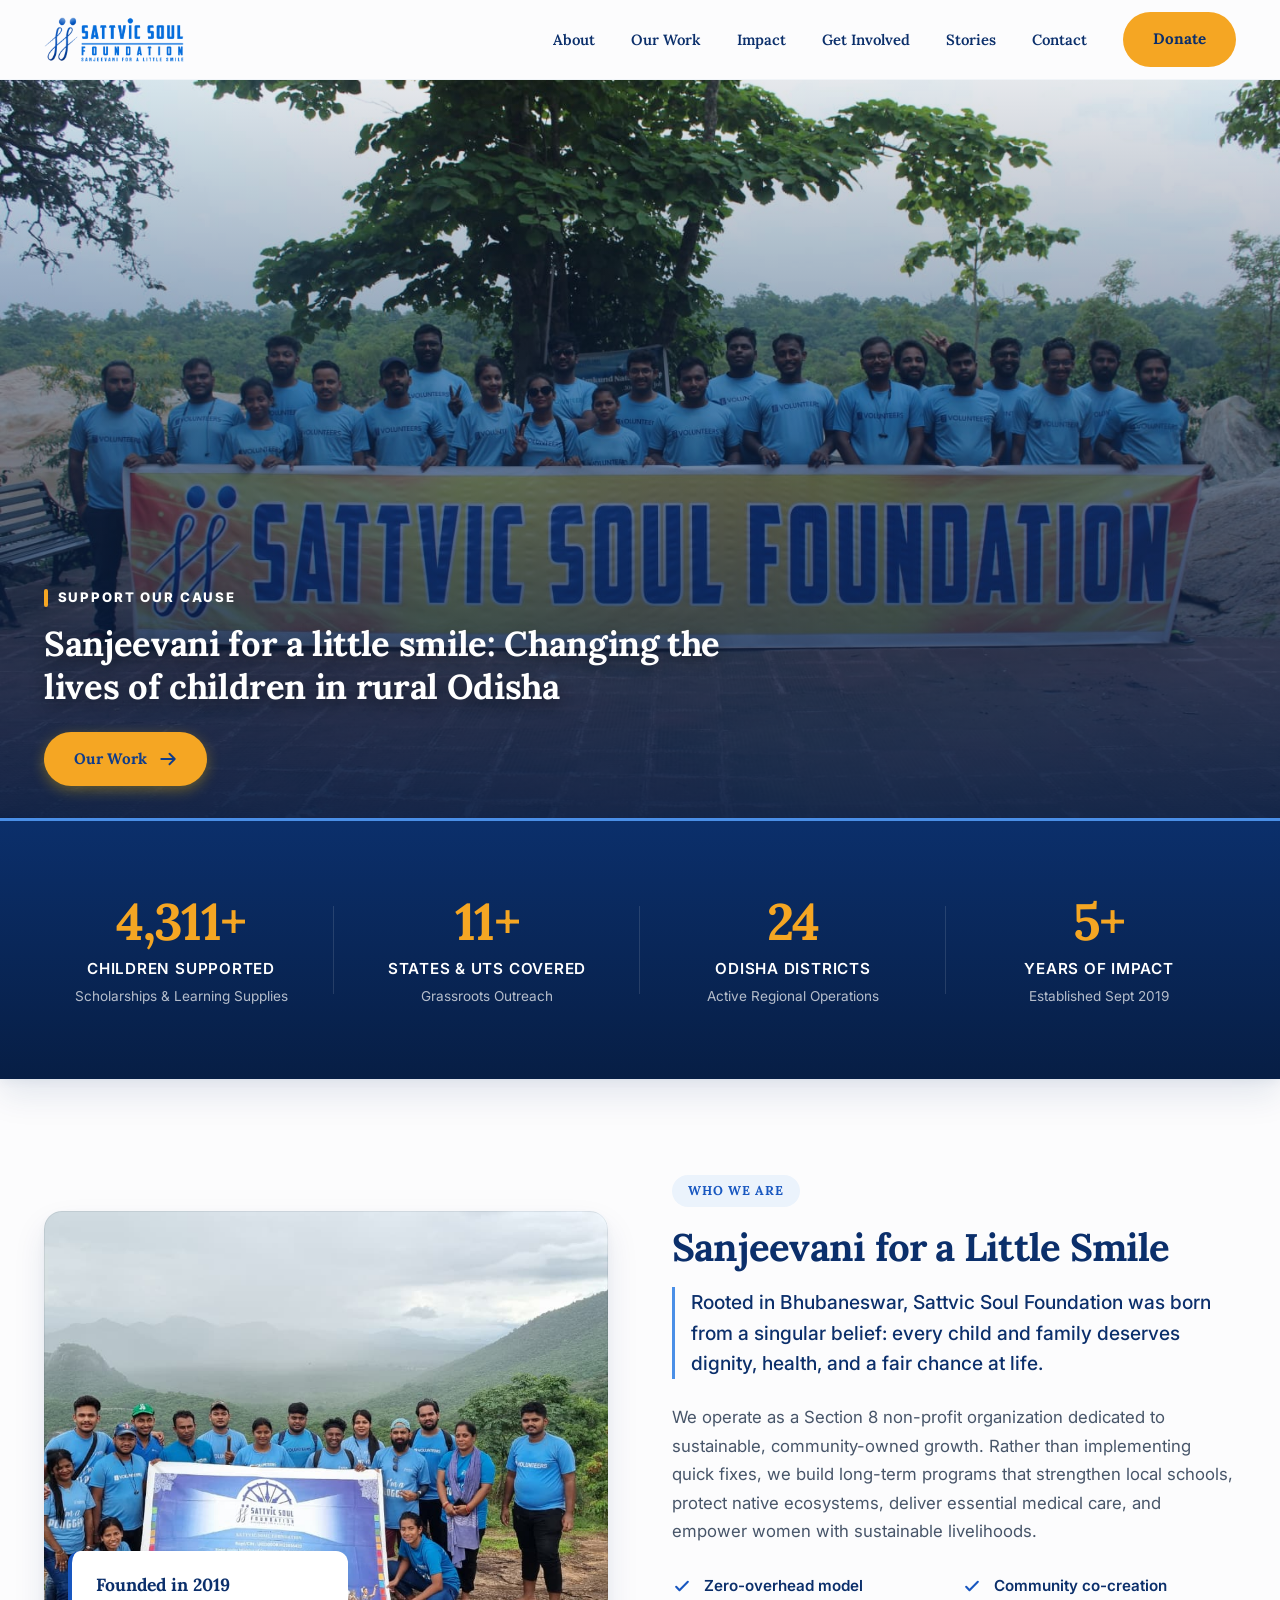
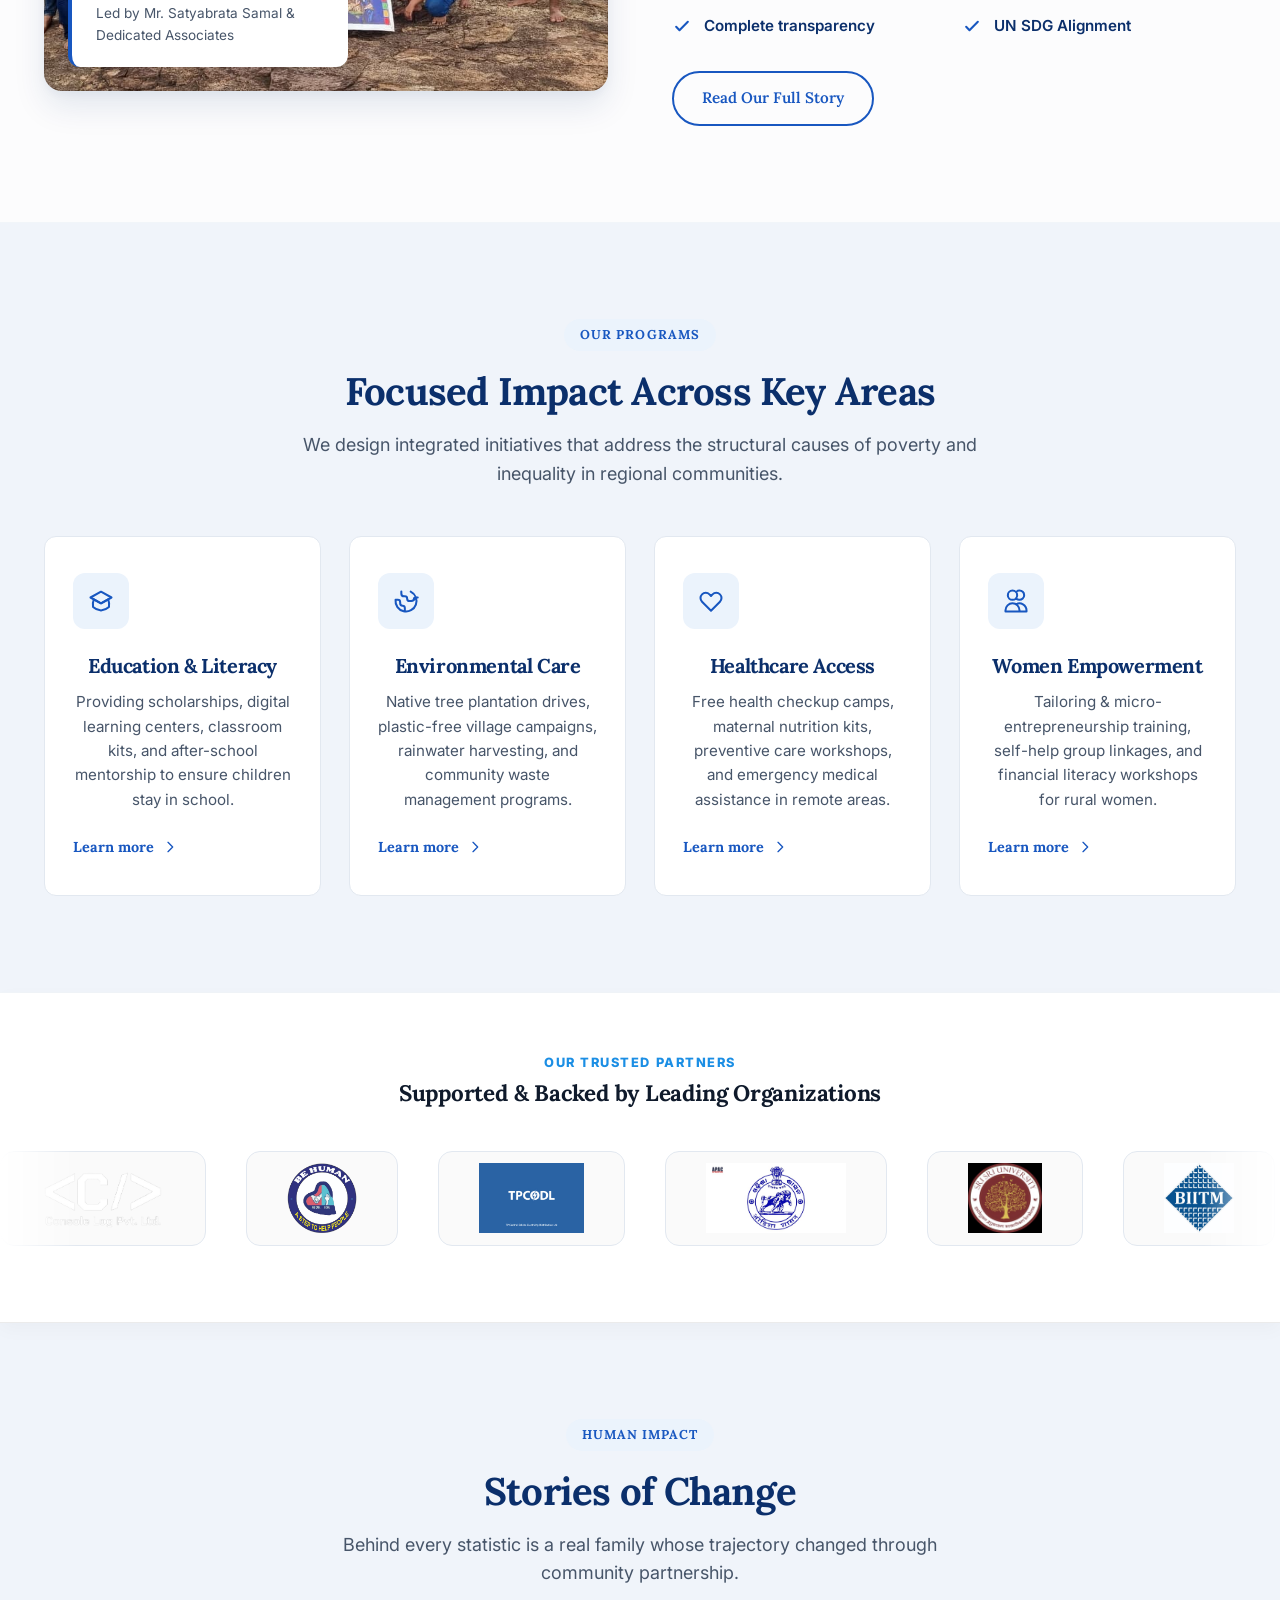
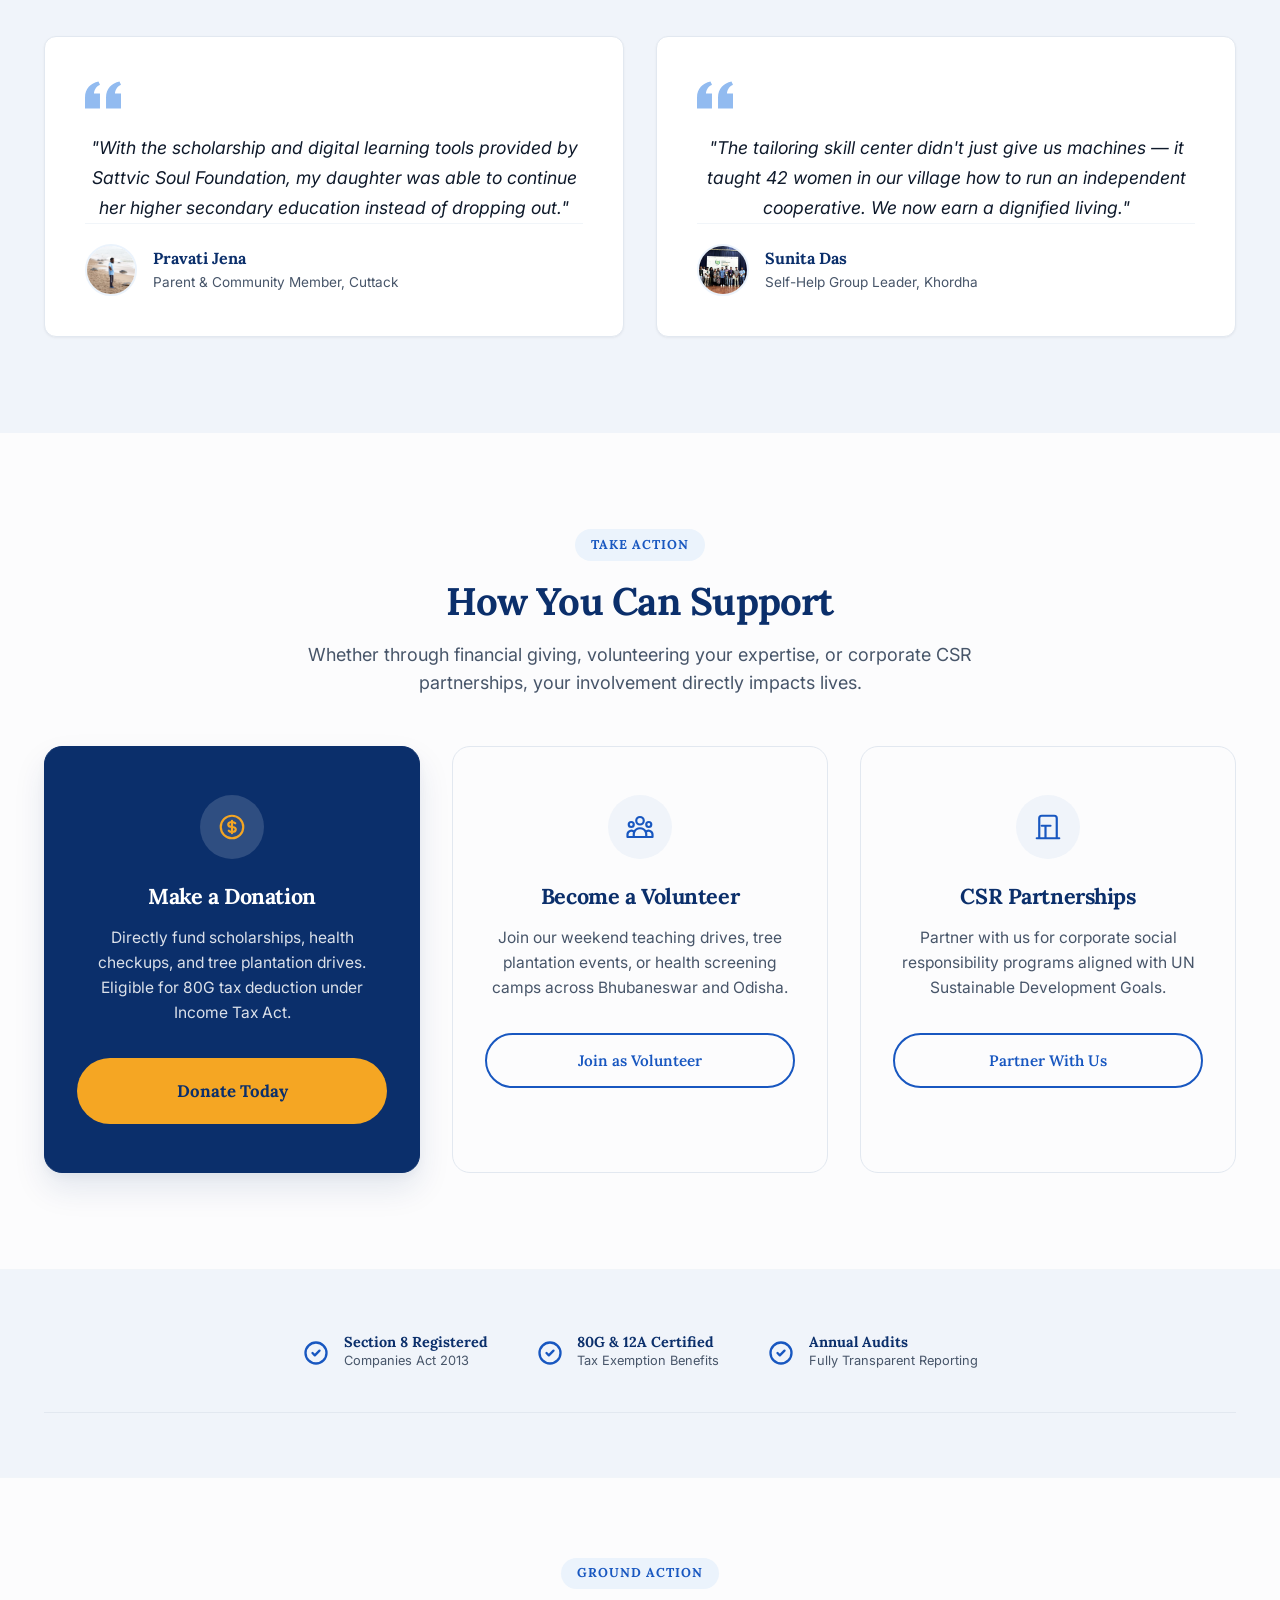
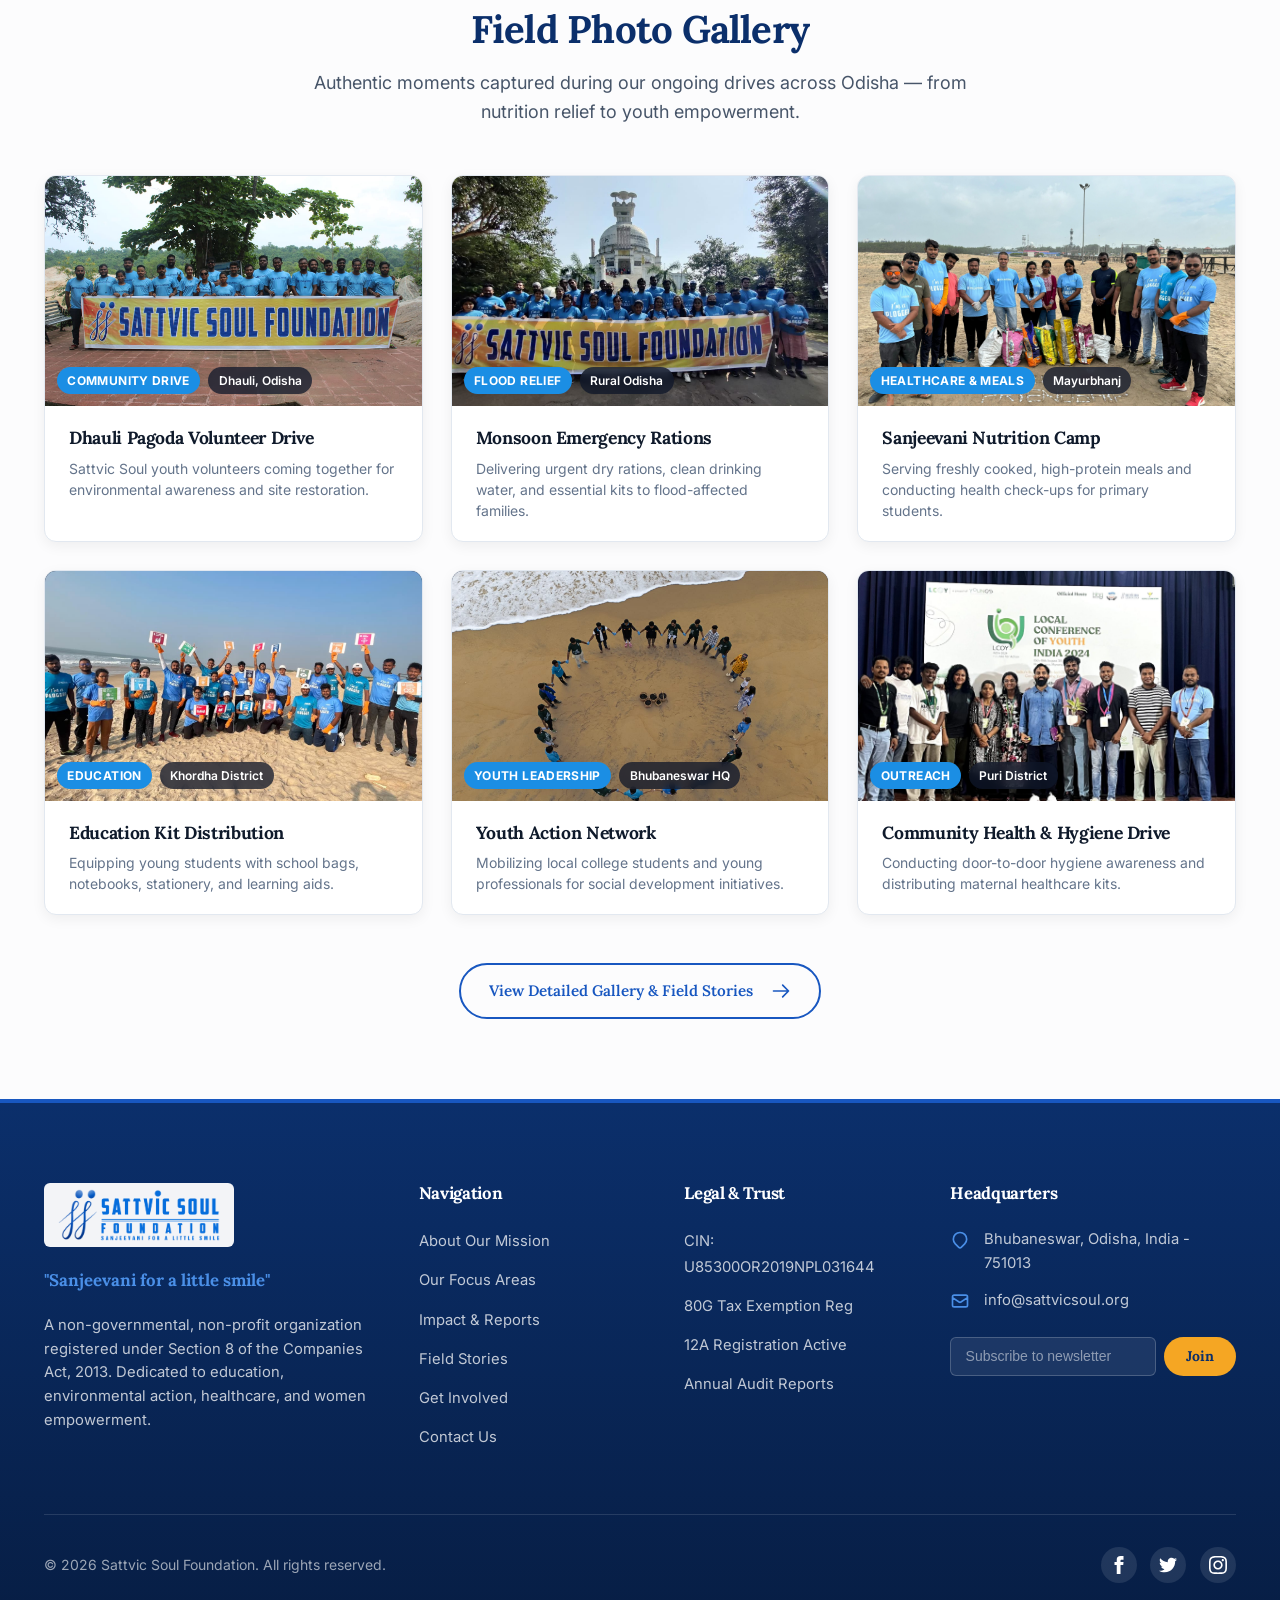
==== commit 5b7b6f81: "added" ====
--- a/index.html
+++ b/index.html
@@ -318,76 +318,64 @@
             </div>
         </section>
 
-        <!-- 5. Local Focus Callout (Odisha Context) -->
-        <section class="section-odisha" id="odisha-focus">
+        <!-- 5. Institutional Partners & Supporters Strip -->
+        <section class="section-partners-strip" id="partners">
             <div class="container">
-                <div class="odisha-box reveal">
-                    <div class="odisha-grid">
-                        <div class="odisha-content">
-                            <div class="section-tag light">Regional Focus</div>
-                            <h2 class="odisha-title">Deeply Rooted in Odisha</h2>
-                            <p class="odisha-text">Headquartered in Bhubaneswar, our ground teams work directly in
-                                tribal, coastal, and rural belts across Odisha where resources are scarce but potential
-                                is high.</p>
-                            <a href="impact.html" class="btn btn-warm">View Regional Impact Map</a>
-                        </div>
-
-                        <div class="odisha-districts">
-                            <h4
-                                style="color: rgba(255,255,255,0.9); margin-bottom: 1rem; font-size: 0.95rem; text-transform: uppercase; letter-spacing: 0.05em;">
-                                Key Operational Districts</h4>
-                            <div class="districts-grid">
-                                <div class="district-chip">
-                                    <svg xmlns="http://www.w3.org/2000/svg" fill="none" viewBox="0 0 24 24"
-                                        stroke="currentColor">
-                                        <path stroke-linecap="round" stroke-linejoin="round" stroke-width="2"
-                                            d="M17.657 16.657L13.414 20.9a1.998 1.998 0 01-2.827 0l-4.244-4.243a8 8 0 1111.314 0z" />
-                                    </svg>
-                                    Khordha
-                                </div>
-                                <div class="district-chip">
-                                    <svg xmlns="http://www.w3.org/2000/svg" fill="none" viewBox="0 0 24 24"
-                                        stroke="currentColor">
-                                        <path stroke-linecap="round" stroke-linejoin="round" stroke-width="2"
-                                            d="M17.657 16.657L13.414 20.9a1.998 1.998 0 01-2.827 0l-4.244-4.243a8 8 0 1111.314 0z" />
-                                    </svg>
-                                    Cuttack
-                                </div>
-                                <div class="district-chip">
-                                    <svg xmlns="http://www.w3.org/2000/svg" fill="none" viewBox="0 0 24 24"
-                                        stroke="currentColor">
-                                        <path stroke-linecap="round" stroke-linejoin="round" stroke-width="2"
-                                            d="M17.657 16.657L13.414 20.9a1.998 1.998 0 01-2.827 0l-4.244-4.243a8 8 0 1111.314 0z" />
-                                    </svg>
-                                    Puri
-                                </div>
-                                <div class="district-chip">
-                                    <svg xmlns="http://www.w3.org/2000/svg" fill="none" viewBox="0 0 24 24"
-                                        stroke="currentColor">
-                                        <path stroke-linecap="round" stroke-linejoin="round" stroke-width="2"
-                                            d="M17.657 16.657L13.414 20.9a1.998 1.998 0 01-2.827 0l-4.244-4.243a8 8 0 1111.314 0z" />
-                                    </svg>
-                                    Mayurbhanj
-                                </div>
-                                <div class="district-chip">
-                                    <svg xmlns="http://www.w3.org/2000/svg" fill="none" viewBox="0 0 24 24"
-                                        stroke="currentColor">
-                                        <path stroke-linecap="round" stroke-linejoin="round" stroke-width="2"
-                                            d="M17.657 16.657L13.414 20.9a1.998 1.998 0 01-2.827 0l-4.244-4.243a8 8 0 1111.314 0z" />
-                                    </svg>
-                                    Koraput
-                                </div>
-                                <div class="district-chip">
-                                    <svg xmlns="http://www.w3.org/2000/svg" fill="none" viewBox="0 0 24 24"
-                                        stroke="currentColor">
-                                        <path stroke-linecap="round" stroke-linejoin="round" stroke-width="2"
-                                            d="M17.657 16.657L13.414 20.9a1.998 1.998 0 01-2.827 0l-4.244-4.243a8 8 0 1111.314 0z" />
-                                    </svg>
-                                    Balangir
-                                </div>
-                            </div>
-                        </div>
-                    </div>
+                <div class="partners-strip-wrapper reveal">
+                    <div class="partners-strip-header">
+                        <span class="partners-badge">OUR TRUSTED PARTNERS</span>
+                        <h3 class="partners-strip-title">Supported & Backed by Leading Organizations</h3>
+                    </div>
+                </div>
+            </div>
+            <div class="partners-marquee-overflow">
+                <div class="partners-marquee-track">
+                    <!-- Set 1 -->
+                    <div class="partner-card" title="Partner Organization 1">
+                        <img src="images/partners/1000377005-removebg-preview.png" alt="Institutional Partner 1">
+                    </div>
+                    <div class="partner-card" title="Partner Organization 2">
+                        <img src="images/partners/1600945338842.png" alt="Institutional Partner 2">
+                    </div>
+                    <div class="partner-card" title="Partner Organization 3">
+                        <img src="images/partners/WhatsApp Image 2026-01-26 at 00.07.10.jpeg" alt="Institutional Partner 3">
+                    </div>
+                    <div class="partner-card" title="Partner Organization 4">
+                        <img src="images/partners/WhatsApp Image 2026-01-26 at 00.08.20.jpeg" alt="Institutional Partner 4">
+                    </div>
+                    <div class="partner-card" title="Partner Organization 5">
+                        <img src="images/partners/WhatsApp Image 2026-01-26 at 00.13.18.jpeg" alt="Institutional Partner 5">
+                    </div>
+                    <div class="partner-card" title="Partner Organization 6">
+                        <img src="images/partners/WhatsApp Image 2026-01-26 at 00.14.48.jpeg" alt="Institutional Partner 6">
+                    </div>
+                    <div class="partner-card" title="Partner Organization 7">
+                        <img src="images/partners/WhatsApp Image 2026-01-26 at 00.15.36.jpeg" alt="Institutional Partner 7">
+                    </div>
+                    <!-- Set 2 (Duplicate for Seamless Loop) -->
+                    <div class="partner-card" title="Partner Organization 1">
+                        <img src="images/partners/1000377005-removebg-preview.png" alt="Institutional Partner 1">
+                    </div>
+                    <div class="partner-card" title="Partner Organization 2">
+                        <img src="images/partners/1600945338842.png" alt="Institutional Partner 2">
+                    </div>
+                    <div class="partner-card" title="Partner Organization 3">
+                        <img src="images/partners/WhatsApp Image 2026-01-26 at 00.07.10.jpeg" alt="Institutional Partner 3">
+                    </div>
+                    <div class="partner-card" title="Partner Organization 4">
+                        <img src="images/partners/WhatsApp Image 2026-01-26 at 00.08.20.jpeg" alt="Institutional Partner 4">
+                    </div>
+                    <div class="partner-card" title="Partner Organization 5">
+                        <img src="images/partners/WhatsApp Image 2026-01-26 at 00.13.18.jpeg" alt="Institutional Partner 5">
+                    </div>
+                    <div class="partner-card" title="Partner Organization 6">
+                        <img src="images/partners/WhatsApp Image 2026-01-26 at 00.14.48.jpeg" alt="Institutional Partner 6">
+                    </div>
+                    <div class="partner-card" title="Partner Organization 7">
+                        <img src="images/partners/WhatsApp Image 2026-01-26 at 00.15.36.jpeg" alt="Institutional Partner 7">
+                    </div>
+                </div>
+            </div>
         </section>
 
         <!-- 7. Real Stories & Beneficiary Testimonials -->
@@ -444,45 +432,7 @@
             </div>
         </section>
 
-        <!-- Noticeable Institutional Partners & Supporters Strip (Positioned Just Before Take Action) -->
-        <section class="section-partners-strip" id="partners">
-            <div class="container">
-                <div class="partners-strip-wrapper reveal">
-                    <div class="partners-strip-header">
-                        <span class="partners-badge">OUR TRUSTED PARTNERS</span>
-                        <h3 class="partners-strip-title">Supported & Backed by Leading Organizations</h3>
-                    </div>
-                    <div class="partners-logo-grid">
-                        <div class="partner-card" title="Partner Organization 1">
-                            <img src="images/partners/1000377005-removebg-preview.png" alt="Institutional Partner 1">
-                        </div>
-                        <div class="partner-card" title="Partner Organization 2">
-                            <img src="images/partners/1600945338842.png" alt="Institutional Partner 2">
-                        </div>
-                        <div class="partner-card" title="Partner Organization 3">
-                            <img src="images/partners/WhatsApp Image 2026-01-26 at 00.07.10.jpeg"
-                                alt="Institutional Partner 3">
-                        </div>
-                        <div class="partner-card" title="Partner Organization 4">
-                            <img src="images/partners/WhatsApp Image 2026-01-26 at 00.08.20.jpeg"
-                                alt="Institutional Partner 4">
-                        </div>
-                        <div class="partner-card" title="Partner Organization 5">
-                            <img src="images/partners/WhatsApp Image 2026-01-26 at 00.13.18.jpeg"
-                                alt="Institutional Partner 5">
-                        </div>
-                        <div class="partner-card" title="Partner Organization 6">
-                            <img src="images/partners/WhatsApp Image 2026-01-26 at 00.14.48.jpeg"
-                                alt="Institutional Partner 6">
-                        </div>
-                        <div class="partner-card" title="Partner Organization 7">
-                            <img src="images/partners/WhatsApp Image 2026-01-26 at 00.15.36.jpeg"
-                                alt="Institutional Partner 7">
-                        </div>
-                    </div>
-                </div>
-            </div>
-        </section>
+
 
         <!-- 7. Get Involved Pathways -->
         <section class="section-involved" id="get-involved">
--- a/css/style.css
+++ b/css/style.css
@@ -2208,37 +2208,61 @@
     letter-spacing: -0.01em;
 }
 
-.partners-logo-grid {
-    display: flex;
-    flex-wrap: wrap;
-    align-items: center;
-    justify-content: center;
-    gap: 2rem 3rem;
+/* Single-line Smooth Infinite Marquee Scrolling */
+.partners-marquee-overflow {
     width: 100%;
+    overflow: hidden;
+    position: relative;
+    padding: 1.25rem 0;
+    margin-top: 1.5rem;
+    mask-image: linear-gradient(to right, transparent, black 6%, black 94%, transparent);
+    -webkit-mask-image: linear-gradient(to right, transparent, black 6%, black 94%, transparent);
+}
+
+.partners-marquee-track {
+    display: flex;
+    align-items: center;
+    gap: 2.5rem;
+    width: max-content;
+    animation: partnersMarquee 26s linear infinite;
+}
+
+.partners-marquee-overflow:hover .partners-marquee-track {
+    animation-play-state: paused;
+}
+
+@keyframes partnersMarquee {
+    0% {
+        transform: translateX(0);
+    }
+    100% {
+        transform: translateX(-50%);
+    }
 }
 
 .partner-card {
-    height: 78px;
-    padding: 0.75rem 2rem;
+    height: 95px;
+    padding: 0.85rem 2.5rem;
     display: flex;
     align-items: center;
     justify-content: center;
     background: #FAFAFA;
     border: 1.5px solid #E2E8F0;
-    border-radius: 12px;
+    border-radius: 14px;
+    flex-shrink: 0;
     transition: all 0.3s ease;
 }
 
 .partner-card:hover {
     transform: translateY(-3px);
-    box-shadow: 0 10px 24px rgba(27, 142, 228, 0.15);
+    box-shadow: 0 12px 28px rgba(27, 142, 228, 0.18);
     border-color: #1B8EE4;
     background: #ffffff;
 }
 
 .partner-card img {
-    max-height: 56px;
-    max-width: 185px;
+    max-height: 70px;
+    max-width: 220px;
     object-fit: contain;
     filter: grayscale(10%);
     transition: filter 0.3s ease, transform 0.3s ease;
@@ -2246,7 +2270,7 @@
 
 .partner-card:hover img {
     filter: grayscale(0%);
-    transform: scale(1.05);
+    transform: scale(1.06);
 }
 
 /* --------------------------------------------------------------------------
@@ -2739,4 +2763,173 @@
     .lightbox-desc {
         font-size: 0.85rem;
     }
+}
+
+/* --------------------------------------------------------------------------
+   19. Master Mobile & Tablet Responsiveness System
+   -------------------------------------------------------------------------- */
+
+/* Global Mobile Overflow Safeguard */
+html, body {
+    max-width: 100vw;
+    overflow-x: hidden;
+}
+
+@media (max-width: 991px) {
+    .container {
+        padding-left: 1.25rem;
+        padding-right: 1.25rem;
+    }
+
+    /* Section Spacing */
+    section {
+        padding: 3.5rem 0;
+    }
+
+    /* Hero Responsive */
+    .hero-overlay-container {
+        min-height: 70vh;
+        padding-top: 4.5rem;
+        padding-bottom: 1.5rem;
+    }
+
+    .hero-text-overlay {
+        max-width: 100%;
+        margin-bottom: 0.75rem;
+    }
+
+    .unicef-hero-headline {
+        font-size: clamp(1.6rem, 4.5vw, 2.25rem);
+    }
+
+    /* Partners Strip Grid */
+    .partners-grid {
+        grid-template-columns: repeat(auto-fit, minmax(130px, 1fr));
+        gap: 1rem;
+    }
+
+    /* Impact Strip */
+    .impact-grid {
+        grid-template-columns: repeat(2, 1fr);
+        gap: 1.25rem;
+    }
+}
+
+@media (max-width: 768px) {
+    /* Header Adjustments */
+    .header {
+        padding: 0.75rem 0;
+    }
+
+    .logo-img {
+        height: 48px;
+        max-height: 48px;
+    }
+
+    /* Hero Text & Button Sizing */
+    .hero-overlay-container {
+        min-height: 65vh;
+        padding-top: 4.5rem;
+        padding-bottom: 1.25rem;
+    }
+
+    .unicef-tag-text {
+        font-size: 0.75rem;
+        letter-spacing: 0.1em;
+    }
+
+    .unicef-hero-headline {
+        font-size: clamp(1.35rem, 5vw, 1.85rem);
+        line-height: 1.28;
+    }
+
+    .hero-work-btn {
+        padding: 0.7rem 1.4rem;
+        font-size: 0.9rem;
+    }
+
+    /* Impact Grid on Mobile */
+    .impact-grid {
+        grid-template-columns: 1fr;
+        gap: 1rem;
+    }
+
+    .impact-number {
+        font-size: 2.25rem;
+    }
+
+    /* Home Gallery Grid */
+    .home-gallery-grid {
+        grid-template-columns: repeat(2, 1fr);
+        gap: 0.85rem;
+    }
+
+    /* Partners Strip Grid on Mobile */
+    .partners-grid {
+        grid-template-columns: repeat(2, 1fr);
+        gap: 0.85rem;
+    }
+
+    .partner-card {
+        padding: 0.75rem 1.75rem;
+        height: 82px;
+    }
+
+    .partner-card img {
+        max-height: 56px;
+        max-width: 170px;
+    }
+
+    /* Form Elements Prevent Auto-Zoom on iOS */
+    input[type="text"],
+    input[type="email"],
+    input[type="tel"],
+    input[type="number"],
+    select,
+    textarea {
+        font-size: 16px !important;
+    }
+
+    /* Lightbox Modal */
+    .lightbox-media-container {
+        height: 280px;
+    }
+
+    .lightbox-info-pane {
+        padding: 1rem 1.25rem;
+    }
+
+    .lightbox-title {
+        font-size: 1.1rem;
+    }
+
+    .lightbox-desc {
+        font-size: 0.85rem;
+    }
+}
+
+@media (max-width: 480px) {
+    .container {
+        padding-left: 1rem;
+        padding-right: 1rem;
+    }
+
+    .unicef-hero-headline {
+        font-size: 1.3rem;
+        line-height: 1.3;
+    }
+
+    .hero-work-btn {
+        width: 100%;
+        justify-content: center;
+        text-align: center;
+    }
+
+    .home-gallery-grid {
+        grid-template-columns: 1fr;
+    }
+
+    .partner-card {
+        padding: 0.85rem 0.5rem;
+    }
 }
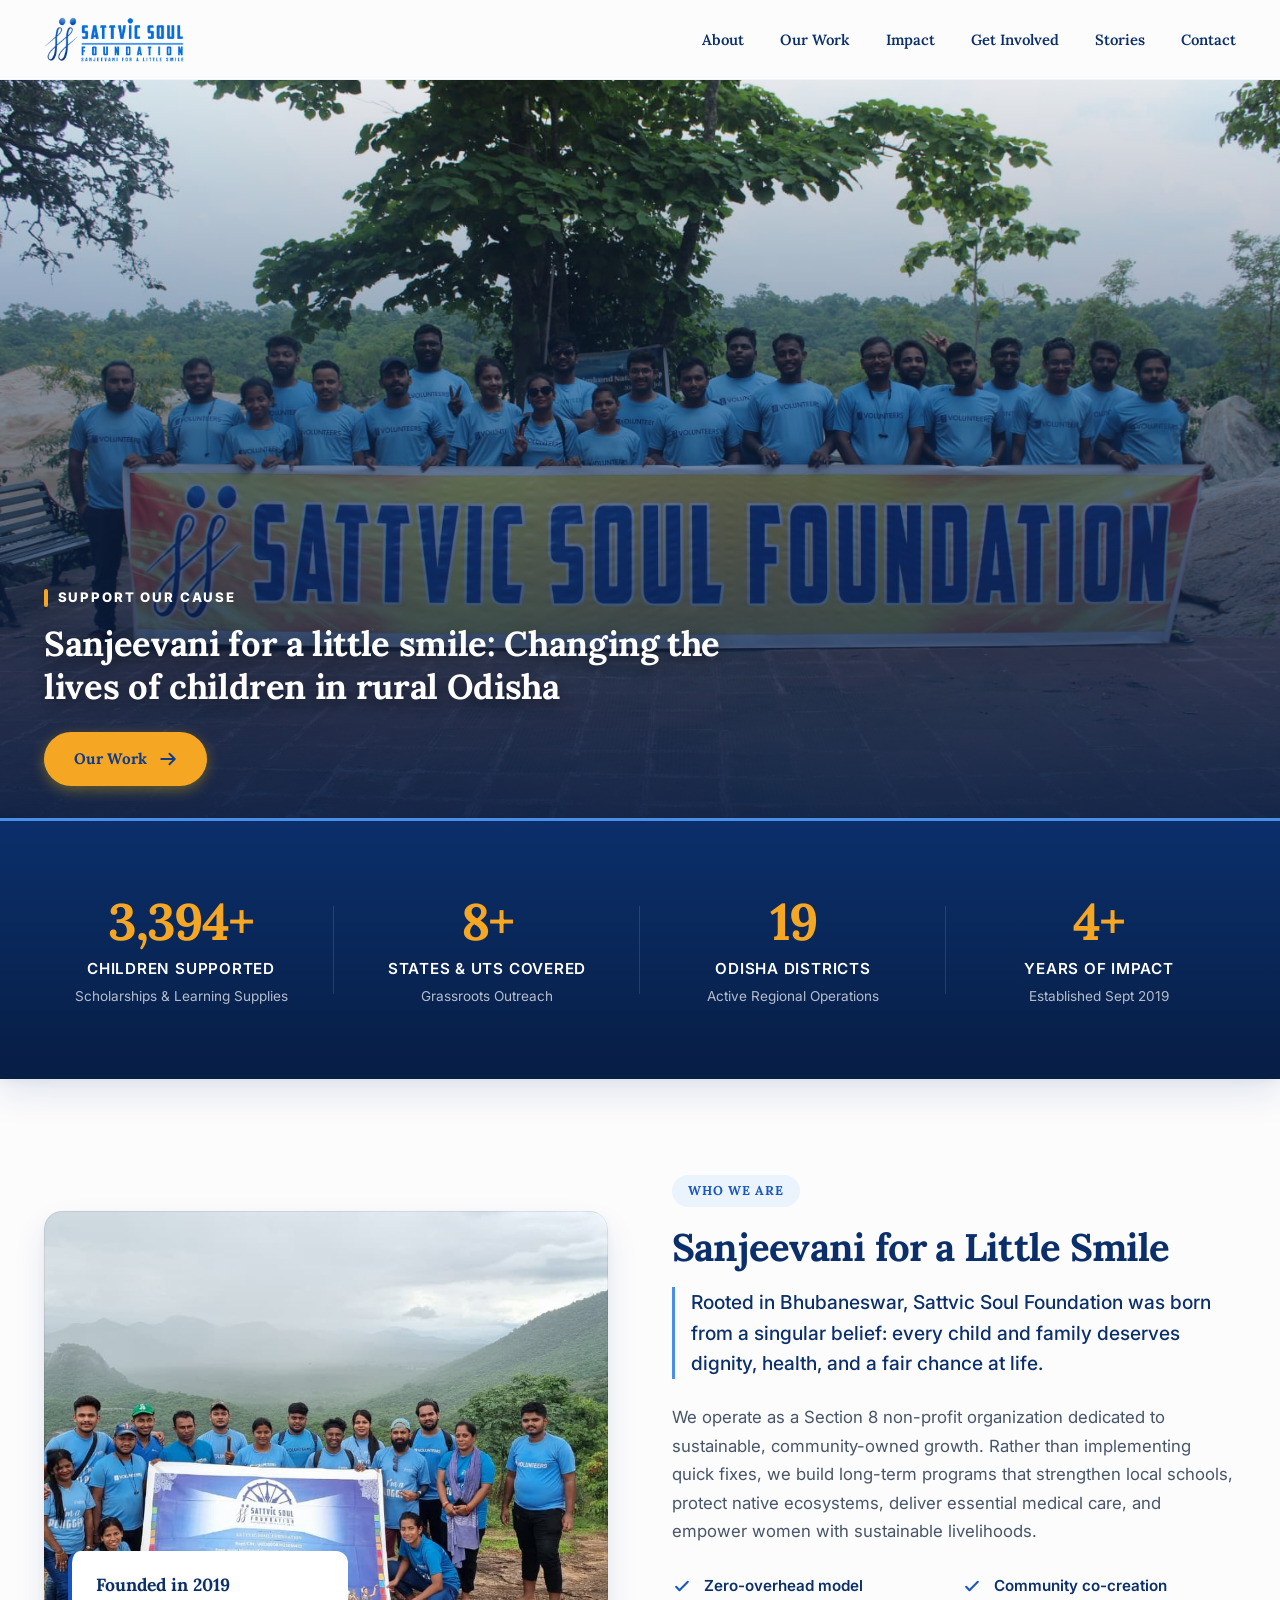
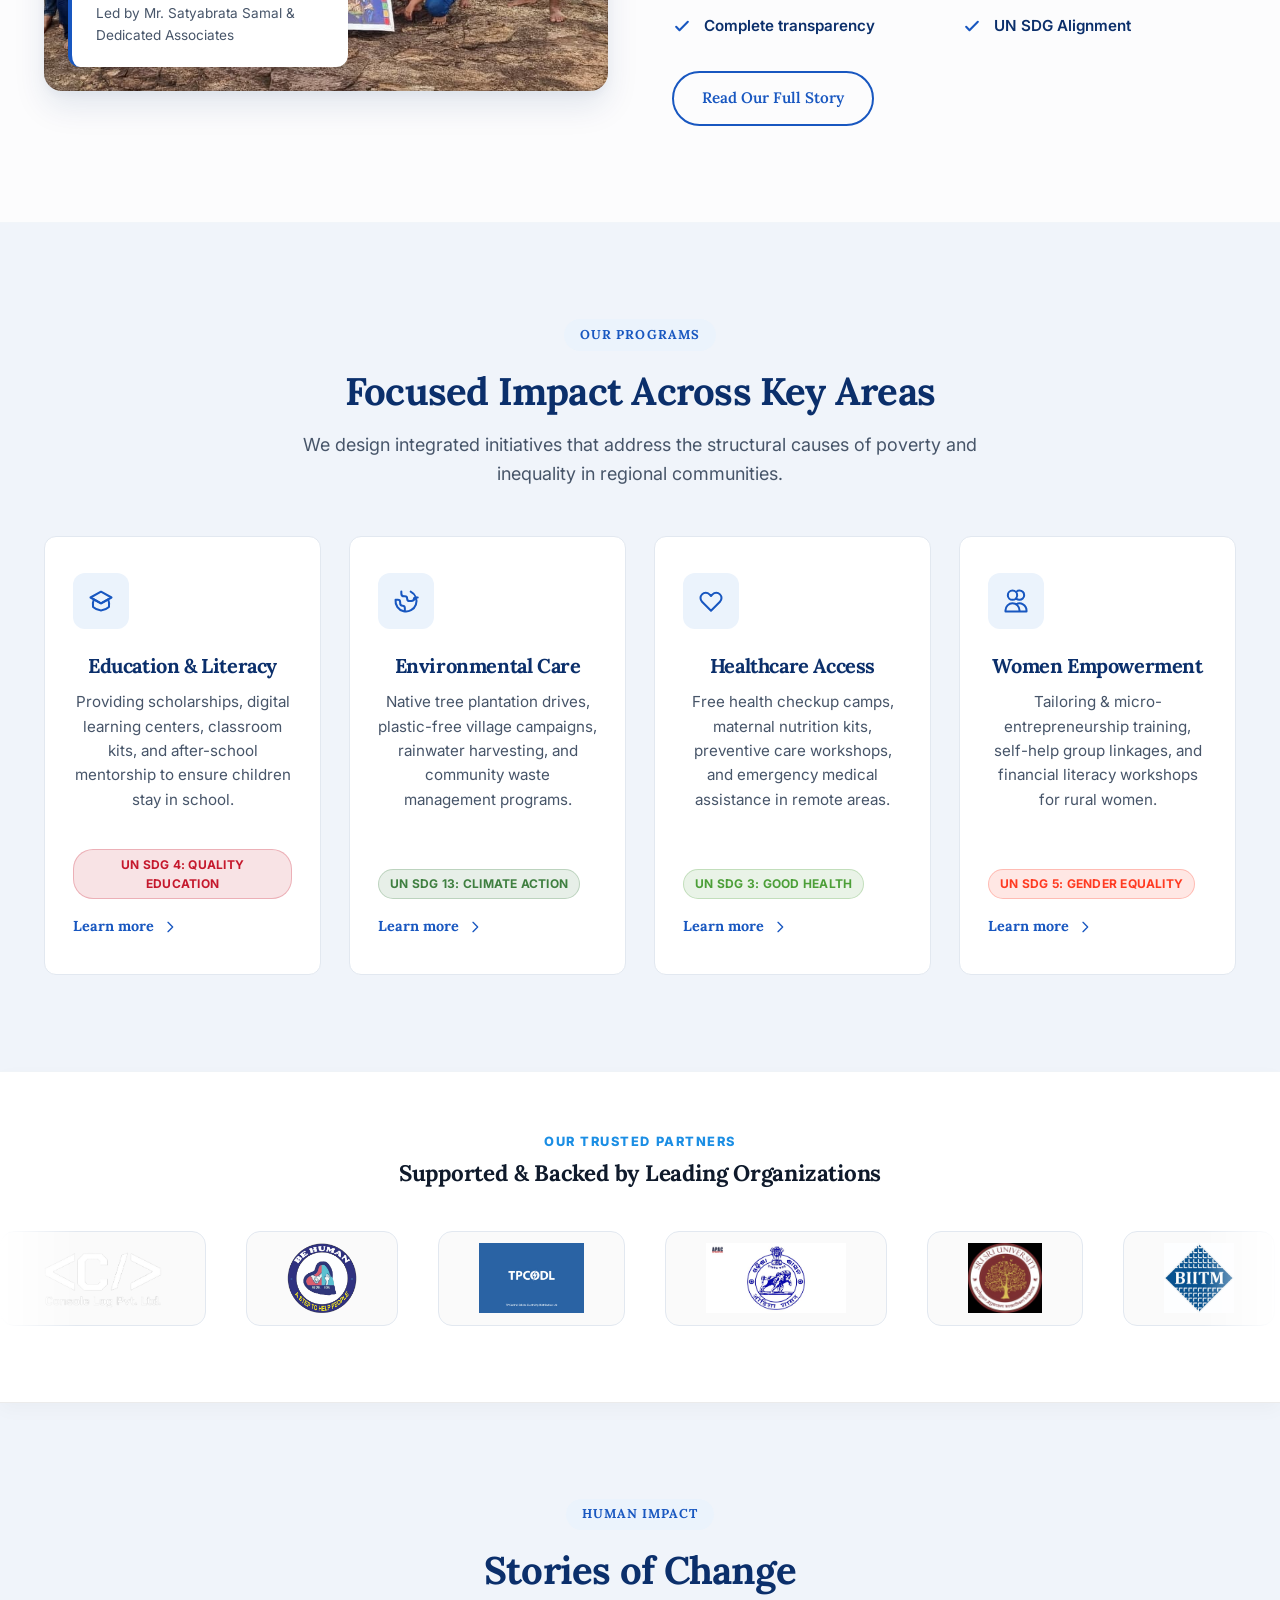
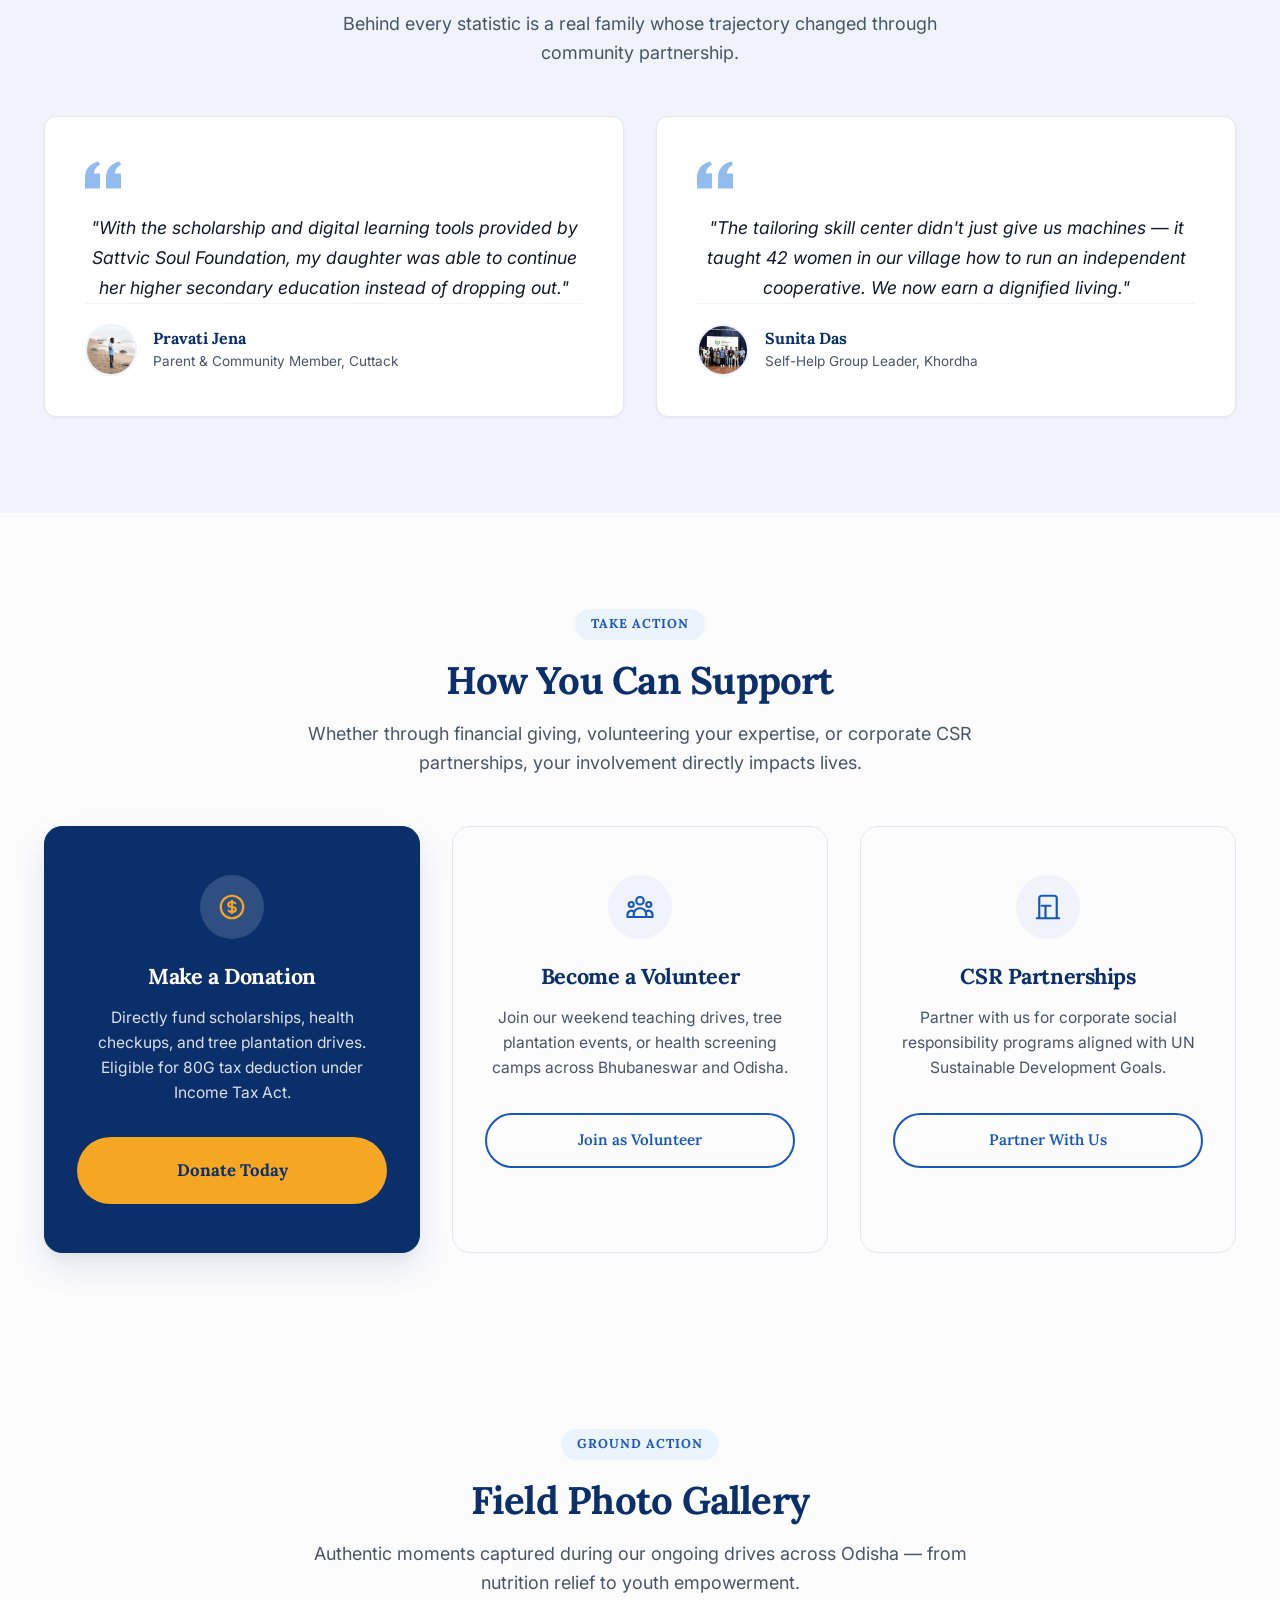
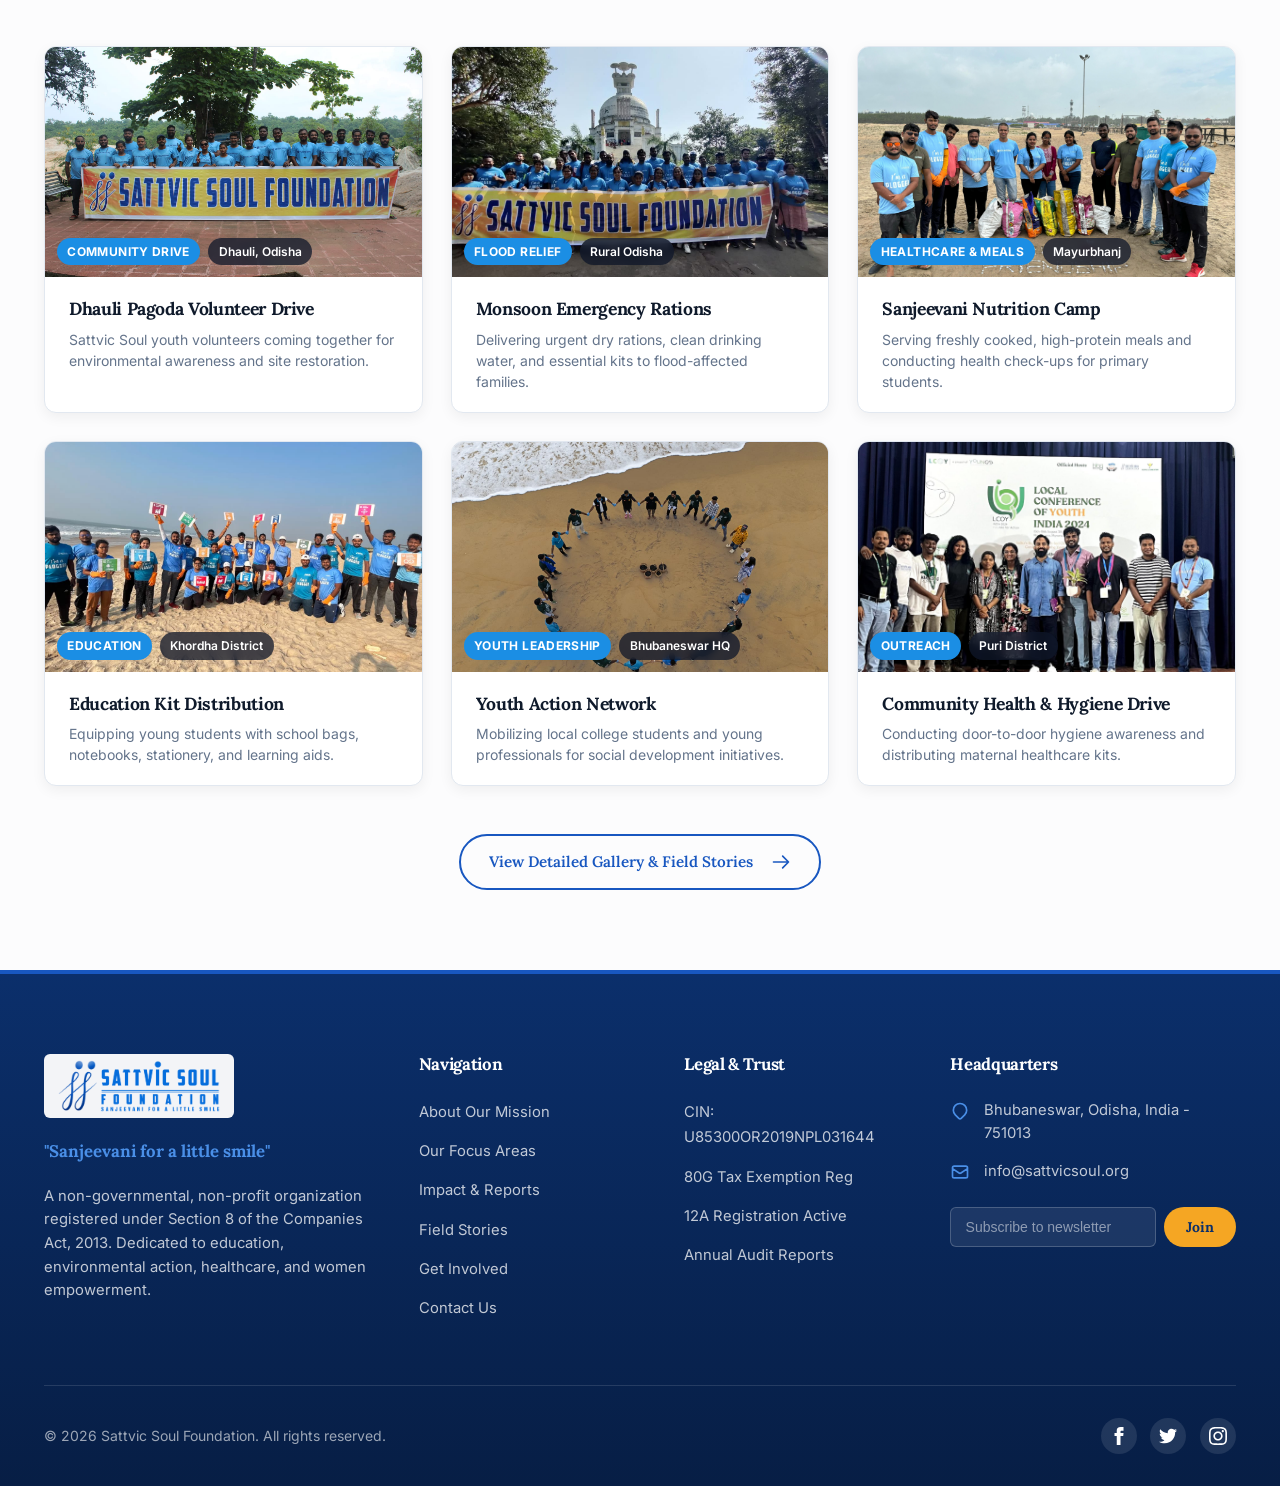
==== commit 4489a981: "improved" ====
--- a/index.html
+++ b/index.html
@@ -41,9 +41,6 @@
                 <a href="get-involved.html" class="nav-link">Get Involved</a>
                 <a href="stories.html" class="nav-link">Stories</a>
                 <a href="contact.html" class="nav-link">Contact</a>
-                <div class="nav-actions">
-                    <a href="get-involved.html#donate" class="btn btn-warm">Donate</a>
-                </div>
             </nav>
         </div>
     </header>
@@ -239,7 +236,10 @@
                         <h3 class="program-title">Education & Literacy</h3>
                         <p class="program-desc">Providing scholarships, digital learning centers, classroom kits, and
                             after-school mentorship to ensure children stay in school.</p>
-                        <a href="our-work.html#education" class="program-link">
+                        <div class="sdg-badge-container">
+                            <span class="sdg-badge sdg-4">UN SDG 4: Quality Education</span>
+                        </div>
+                        <a href="our-work.html#education" class="program-link" style="margin-top: 1rem;">
                             Learn more
                             <svg xmlns="http://www.w3.org/2000/svg" fill="none" viewBox="0 0 24 24"
                                 stroke="currentColor">
@@ -261,7 +261,10 @@
                         <h3 class="program-title">Environmental Care</h3>
                         <p class="program-desc">Native tree plantation drives, plastic-free village campaigns, rainwater
                             harvesting, and community waste management programs.</p>
-                        <a href="our-work.html#environment" class="program-link">
+                        <div class="sdg-badge-container">
+                            <span class="sdg-badge sdg-13">UN SDG 13: Climate Action</span>
+                        </div>
+                        <a href="our-work.html#environment" class="program-link" style="margin-top: 1rem;">
                             Learn more
                             <svg xmlns="http://www.w3.org/2000/svg" fill="none" viewBox="0 0 24 24"
                                 stroke="currentColor">
@@ -283,7 +286,10 @@
                         <h3 class="program-title">Healthcare Access</h3>
                         <p class="program-desc">Free health checkup camps, maternal nutrition kits, preventive care
                             workshops, and emergency medical assistance in remote areas.</p>
-                        <a href="our-work.html#health" class="program-link">
+                        <div class="sdg-badge-container">
+                            <span class="sdg-badge sdg-3">UN SDG 3: Good Health</span>
+                        </div>
+                        <a href="our-work.html#health" class="program-link" style="margin-top: 1rem;">
                             Learn more
                             <svg xmlns="http://www.w3.org/2000/svg" fill="none" viewBox="0 0 24 24"
                                 stroke="currentColor">
@@ -305,7 +311,10 @@
                         <h3 class="program-title">Women Empowerment</h3>
                         <p class="program-desc">Tailoring & micro-entrepreneurship training, self-help group linkages,
                             and financial literacy workshops for rural women.</p>
-                        <a href="our-work.html#women" class="program-link">
+                        <div class="sdg-badge-container">
+                            <span class="sdg-badge sdg-5">UN SDG 5: Gender Equality</span>
+                        </div>
+                        <a href="our-work.html#women" class="program-link" style="margin-top: 1rem;">
                             Learn more
                             <svg xmlns="http://www.w3.org/2000/svg" fill="none" viewBox="0 0 24 24"
                                 stroke="currentColor">
@@ -486,51 +495,6 @@
                             with UN Sustainable Development Goals.</p>
                         <a href="get-involved.html#partner" class="btn btn-outline" style="width: 100%;">Partner With
                             Us</a>
-                    </div>
-                </div>
-            </div>
-        </section>
-
-        <!-- 8. Trust & Transparency Bar -->
-        <section class="section-trust" id="transparency">
-            <div class="container">
-                <div class="trust-wrapper">
-                    <div class="trust-badges reveal">
-                        <div class="trust-badge-item">
-                            <svg class="trust-badge-icon" xmlns="http://www.w3.org/2000/svg" fill="none"
-                                viewBox="0 0 24 24" stroke="currentColor">
-                                <path stroke-linecap="round" stroke-linejoin="round" stroke-width="2"
-                                    d="M9 12l2 2 4-4m6 2a9 9 0 11-18 0 9 9 0 0118 0z" />
-                            </svg>
-                            <div>
-                                <div class="trust-badge-title">Section 8 Registered</div>
-                                <div class="trust-badge-sub">Companies Act 2013</div>
-                            </div>
-                        </div>
-
-                        <div class="trust-badge-item">
-                            <svg class="trust-badge-icon" xmlns="http://www.w3.org/2000/svg" fill="none"
-                                viewBox="0 0 24 24" stroke="currentColor">
-                                <path stroke-linecap="round" stroke-linejoin="round" stroke-width="2"
-                                    d="M9 12l2 2 4-4m6 2a9 9 0 11-18 0 9 9 0 0118 0z" />
-                            </svg>
-                            <div>
-                                <div class="trust-badge-title">80G & 12A Certified</div>
-                                <div class="trust-badge-sub">Tax Exemption Benefits</div>
-                            </div>
-                        </div>
-
-                        <div class="trust-badge-item">
-                            <svg class="trust-badge-icon" xmlns="http://www.w3.org/2000/svg" fill="none"
-                                viewBox="0 0 24 24" stroke="currentColor">
-                                <path stroke-linecap="round" stroke-linejoin="round" stroke-width="2"
-                                    d="M9 12l2 2 4-4m6 2a9 9 0 11-18 0 9 9 0 0118 0z" />
-                            </svg>
-                            <div>
-                                <div class="trust-badge-title">Annual Audits</div>
-                                <div class="trust-badge-sub">Fully Transparent Reporting</div>
-                            </div>
-                        </div>
                     </div>
                 </div>
             </div>
@@ -752,6 +716,32 @@
         </div>
     </footer>
 
+    <!-- Floating Quick-Donate Action (Mobile & Tablet) -->
+    <a href="get-involved.html#donate" class="floating-quick-donate" aria-label="Donate Now">
+        <svg xmlns="http://www.w3.org/2000/svg" fill="none" viewBox="0 0 24 24" stroke="currentColor" width="20" height="20">
+            <path stroke-linecap="round" stroke-linejoin="round" stroke-width="2.5" d="M12 4v16m8-8H4" />
+        </svg>
+        Donate
+    </a>
+
+    <!-- Universal Lightbox Image Modal -->
+    <div class="lightbox-modal" aria-hidden="true" role="dialog">
+        <div class="lightbox-content">
+            <button class="lightbox-close-btn" aria-label="Close image modal">
+                <svg xmlns="http://www.w3.org/2000/svg" fill="none" viewBox="0 0 24 24" stroke="currentColor" width="20" height="20">
+                    <path stroke-linecap="round" stroke-linejoin="round" stroke-width="2.5" d="M6 18L18 6M6 6l12 12" />
+                </svg>
+            </button>
+            <div class="lightbox-img-wrapper">
+                <img src="" alt="Field Photo Preview" class="lightbox-img">
+            </div>
+            <div class="lightbox-caption">
+                <h3 class="lightbox-caption-title"></h3>
+                <p class="lightbox-caption-text"></p>
+            </div>
+        </div>
+    </div>
+
     <!-- Scripts -->
     <script src="js/main.js"></script>
 </body>
--- a/css/style.css
+++ b/css/style.css
@@ -2932,4 +2932,483 @@
     .partner-card {
         padding: 0.85rem 0.5rem;
     }
+}
+
+/* ==========================================================================
+   Trust Strip & Institutional Compliance Banner
+   ========================================================================== */
+.trust-strip-banner {
+    background: linear-gradient(135deg, #0F172A 0%, #1E3A8A 100%);
+    color: #FFFFFF;
+    padding: 1.25rem 0;
+    border-bottom: 3px solid #F59E0B;
+}
+
+.trust-strip-grid {
+    display: grid;
+    grid-template-columns: repeat(auto-fit, minmax(200px, 1fr));
+    gap: 1.25rem;
+    align-items: center;
+    justify-content: center;
+}
+
+.trust-badge-item {
+    display: flex;
+    align-items: center;
+    gap: 0.75rem;
+    padding: 0.5rem 0.85rem;
+    background: rgba(255, 255, 255, 0.08);
+    border: 1px solid rgba(255, 255, 255, 0.15);
+    border-radius: 8px;
+    backdrop-filter: blur(8px);
+    transition: transform 0.2s ease, border-color 0.2s ease;
+}
+
+.trust-badge-item:hover {
+    transform: translateY(-2px);
+    border-color: #F59E0B;
+}
+
+.trust-badge-icon {
+    width: 28px;
+    height: 28px;
+    color: #F59E0B;
+    flex-shrink: 0;
+}
+
+.trust-badge-text {
+    display: flex;
+    flex-direction: column;
+}
+
+.trust-badge-title {
+    font-size: 0.85rem;
+    font-weight: 700;
+    line-height: 1.2;
+    color: #FFFFFF;
+}
+
+.trust-badge-sub {
+    font-size: 0.72rem;
+    color: #94A3B8;
+}
+
+/* ==========================================================================
+   Financial Transparency & Expense Allocation Visual Chart
+   ========================================================================== */
+.financial-card {
+    background: #FFFFFF;
+    border-radius: 16px;
+    padding: 2.25rem;
+    box-shadow: 0 10px 30px rgba(0, 0, 0, 0.06);
+    border: 1px solid #E2E8F0;
+    margin-top: 2rem;
+}
+
+.financial-bar-wrapper {
+    margin: 1.75rem 0;
+}
+
+.financial-bar-track {
+    display: flex;
+    height: 28px;
+    border-radius: 14px;
+    overflow: hidden;
+    background: #F1F5F9;
+    box-shadow: inset 0 2px 4px rgba(0, 0, 0, 0.06);
+}
+
+.financial-bar-segment {
+    height: 100%;
+    display: flex;
+    align-items: center;
+    justify-content: center;
+    color: #FFFFFF;
+    font-size: 0.75rem;
+    font-weight: 700;
+    transition: width 1s ease-in-out;
+}
+
+.segment-program { background: #1E3A8A; }
+.segment-admin { background: #F59E0B; }
+.segment-fundraising { background: #10B981; }
+
+.financial-legend {
+    display: grid;
+    grid-template-columns: repeat(auto-fit, minmax(180px, 1fr));
+    gap: 1.25rem;
+    margin-top: 1.5rem;
+}
+
+.legend-item {
+    display: flex;
+    align-items: center;
+    gap: 0.75rem;
+}
+
+.legend-dot {
+    width: 14px;
+    height: 14px;
+    border-radius: 4px;
+    flex-shrink: 0;
+}
+
+.dot-program { background: #1E3A8A; }
+.dot-admin { background: #F59E0B; }
+.dot-fundraising { background: #10B981; }
+
+.legend-label {
+    font-size: 0.88rem;
+    font-weight: 600;
+    color: #1E293B;
+}
+
+.legend-value {
+    font-size: 0.8rem;
+    color: #64748B;
+}
+
+/* ==========================================================================
+   UN Sustainable Development Goals (SDG) Badges
+   ========================================================================== */
+.sdg-badge-container {
+    display: flex;
+    gap: 0.5rem;
+    flex-wrap: wrap;
+    margin-top: 0.85rem;
+}
+
+.sdg-badge {
+    display: inline-flex;
+    align-items: center;
+    gap: 0.35rem;
+    padding: 0.3rem 0.7rem;
+    border-radius: 20px;
+    font-size: 0.75rem;
+    font-weight: 700;
+    letter-spacing: 0.02em;
+    text-transform: uppercase;
+}
+
+.sdg-4 { background: rgba(197, 25, 45, 0.12); color: #C5192D; border: 1px solid rgba(197, 25, 45, 0.25); }
+.sdg-13 { background: rgba(63, 127, 64, 0.12); color: #3F7F40; border: 1px solid rgba(63, 127, 64, 0.25); }
+.sdg-3 { background: rgba(76, 159, 56, 0.12); color: #4C9F38; border: 1px solid rgba(76, 159, 56, 0.25); }
+.sdg-5 { background: rgba(255, 58, 33, 0.12); color: #FF3A21; border: 1px solid rgba(255, 58, 33, 0.25); }
+.sdg-1 { background: rgba(229, 36, 59, 0.12); color: #E5243B; border: 1px solid rgba(229, 36, 59, 0.25); }
+
+/* ==========================================================================
+   Interactive Donation Impact Calculator Widget
+   ========================================================================== */
+.impact-calc-card {
+    background: #FFFFFF;
+    border-radius: 16px;
+    padding: 2rem;
+    box-shadow: 0 12px 32px rgba(15, 23, 42, 0.08);
+    border: 2px solid #E2E8F0;
+}
+
+.impact-calc-card.active {
+    border-color: #F59E0B;
+}
+
+.impact-presets-grid {
+    display: grid;
+    grid-template-columns: repeat(4, 1fr);
+    gap: 0.65rem;
+    margin-bottom: 1.25rem;
+}
+
+.calc-preset-btn {
+    padding: 0.75rem 0.5rem;
+    border: 2px solid #E2E8F0;
+    border-radius: 10px;
+    background: #F8FAFC;
+    font-size: 0.95rem;
+    font-weight: 700;
+    color: #1E293B;
+    cursor: pointer;
+    transition: all 0.2s ease;
+}
+
+.calc-preset-btn:hover,
+.calc-preset-btn.active {
+    border-color: #1E3A8A;
+    background: #1E3A8A;
+    color: #FFFFFF;
+    box-shadow: 0 4px 12px rgba(30, 58, 138, 0.2);
+}
+
+.impact-output-box {
+    background: linear-gradient(135deg, #EFF6FF 0%, #DBEAFE 100%);
+    border-left: 4px solid #1E3A8A;
+    border-radius: 8px;
+    padding: 1rem 1.25rem;
+    margin: 1.25rem 0;
+}
+
+.impact-output-title {
+    font-size: 0.78rem;
+    font-weight: 700;
+    text-transform: uppercase;
+    color: #1E3A8A;
+    letter-spacing: 0.05em;
+    margin-bottom: 0.25rem;
+}
+
+.impact-output-text {
+    font-size: 1rem;
+    font-weight: 600;
+    color: #0F172A;
+    line-height: 1.4;
+}
+
+/* ==========================================================================
+   Copy-to-Clipboard Bank Details Card
+   ========================================================================== */
+.bank-copy-card {
+    background: #F8FAFC;
+    border: 1px dashed #CBD5E1;
+    border-radius: 12px;
+    padding: 1.5rem;
+    margin-bottom: 1.5rem;
+    position: relative;
+}
+
+.bank-row {
+    display: flex;
+    justify-content: space-between;
+    align-items: center;
+    padding: 0.5rem 0;
+    border-bottom: 1px solid #E2E8F0;
+}
+
+.bank-row:last-child {
+    border-bottom: none;
+}
+
+.bank-key {
+    font-size: 0.85rem;
+    color: #64748B;
+    font-weight: 500;
+}
+
+.bank-val {
+    font-size: 0.92rem;
+    color: #0F172A;
+    font-weight: 700;
+}
+
+.copy-btn {
+    display: inline-flex;
+    align-items: center;
+    gap: 0.4rem;
+    padding: 0.4rem 0.85rem;
+    border-radius: 6px;
+    background: #1E3A8A;
+    color: #FFFFFF;
+    font-size: 0.8rem;
+    font-weight: 600;
+    border: none;
+    cursor: pointer;
+    transition: background 0.2s ease;
+}
+
+.copy-btn:hover {
+    background: #1E40AF;
+}
+
+/* ==========================================================================
+   FAQ Accordion Component
+   ========================================================================== */
+.faq-container {
+    max-width: 800px;
+    margin: 2rem auto 0;
+}
+
+.faq-item {
+    background: #FFFFFF;
+    border: 1px solid #E2E8F0;
+    border-radius: 12px;
+    margin-bottom: 0.85rem;
+    overflow: hidden;
+    transition: border-color 0.2s ease;
+}
+
+.faq-item.active {
+    border-color: #1E3A8A;
+    box-shadow: 0 4px 16px rgba(0, 0, 0, 0.04);
+}
+
+.faq-question {
+    width: 100%;
+    display: flex;
+    justify-content: space-between;
+    align-items: center;
+    padding: 1.25rem 1.5rem;
+    background: none;
+    border: none;
+    font-size: 1.05rem;
+    font-weight: 700;
+    color: #0F172A;
+    text-align: left;
+    cursor: pointer;
+}
+
+.faq-icon {
+    width: 20px;
+    height: 20px;
+    transition: transform 0.3s ease;
+    color: #1E3A8A;
+    flex-shrink: 0;
+}
+
+.faq-item.active .faq-icon {
+    transform: rotate(180deg);
+}
+
+.faq-answer {
+    max-height: 0;
+    overflow: hidden;
+    transition: max-height 0.3s ease, padding 0.3s ease;
+    padding: 0 1.5rem;
+    color: #475569;
+    font-size: 0.95rem;
+    line-height: 1.6;
+}
+
+.faq-item.active .faq-answer {
+    max-height: 300px;
+    padding: 0 1.5rem 1.25rem 1.5rem;
+}
+
+/* ==========================================================================
+   Lightbox Image Preview Modal
+   ========================================================================== */
+.lightbox-modal {
+    position: fixed;
+    top: 0;
+    left: 0;
+    width: 100vw;
+    height: 100vh;
+    background: rgba(15, 23, 42, 0.92);
+    backdrop-filter: blur(10px);
+    z-index: 9999;
+    display: flex;
+    align-items: center;
+    justify-content: center;
+    padding: 2rem;
+    opacity: 0;
+    visibility: hidden;
+    transition: opacity 0.3s ease, visibility 0.3s ease;
+}
+
+.lightbox-modal.active {
+    opacity: 1;
+    visibility: visible;
+}
+
+.lightbox-content {
+    background: #FFFFFF;
+    border-radius: 16px;
+    max-width: 900px;
+    width: 100%;
+    overflow: hidden;
+    position: relative;
+    box-shadow: 0 25px 50px -12px rgba(0, 0, 0, 0.5);
+    transform: scale(0.95);
+    transition: transform 0.3s ease;
+}
+
+.lightbox-modal.active .lightbox-content {
+    transform: scale(1);
+}
+
+.lightbox-close-btn {
+    position: absolute;
+    top: 1rem;
+    right: 1rem;
+    width: 36px;
+    height: 36px;
+    border-radius: 50%;
+    background: rgba(15, 23, 42, 0.7);
+    color: #FFFFFF;
+    border: none;
+    display: flex;
+    align-items: center;
+    justify-content: center;
+    cursor: pointer;
+    z-index: 10;
+    transition: background 0.2s ease;
+}
+
+.lightbox-close-btn:hover {
+    background: #C5192D;
+}
+
+.lightbox-img-wrapper {
+    max-height: 500px;
+    overflow: hidden;
+    background: #0F172A;
+    display: flex;
+    align-items: center;
+    justify-content: center;
+}
+
+.lightbox-img {
+    width: 100%;
+    height: 100%;
+    object-fit: contain;
+    max-height: 500px;
+}
+
+.lightbox-caption {
+    padding: 1.25rem 1.75rem;
+    background: #FFFFFF;
+}
+
+.lightbox-caption-title {
+    font-size: 1.15rem;
+    font-weight: 700;
+    color: #0F172A;
+    margin-bottom: 0.35rem;
+}
+
+.lightbox-caption-text {
+    font-size: 0.92rem;
+    color: #64748B;
+    line-height: 1.5;
+}
+
+/* ==========================================================================
+   Floating Quick-Donate Action Button (Mobile)
+   ========================================================================== */
+.floating-quick-donate {
+    position: fixed;
+    bottom: 1.5rem;
+    right: 1.5rem;
+    z-index: 900;
+    background: linear-gradient(135deg, #F59E0B 0%, #D97706 100%);
+    color: #FFFFFF;
+    font-weight: 800;
+    font-size: 0.9rem;
+    padding: 0.85rem 1.35rem;
+    border-radius: 30px;
+    box-shadow: 0 8px 24px rgba(245, 158, 11, 0.4);
+    display: flex;
+    align-items: center;
+    gap: 0.5rem;
+    text-decoration: none;
+    transition: transform 0.2s ease, box-shadow 0.2s ease;
+}
+
+.floating-quick-donate:hover {
+    transform: translateY(-3px) scale(1.03);
+    box-shadow: 0 12px 30px rgba(245, 158, 11, 0.5);
+    color: #FFFFFF;
+}
+
+@media (min-width: 1025px) {
+    .floating-quick-donate {
+        display: none;
+    }
 }
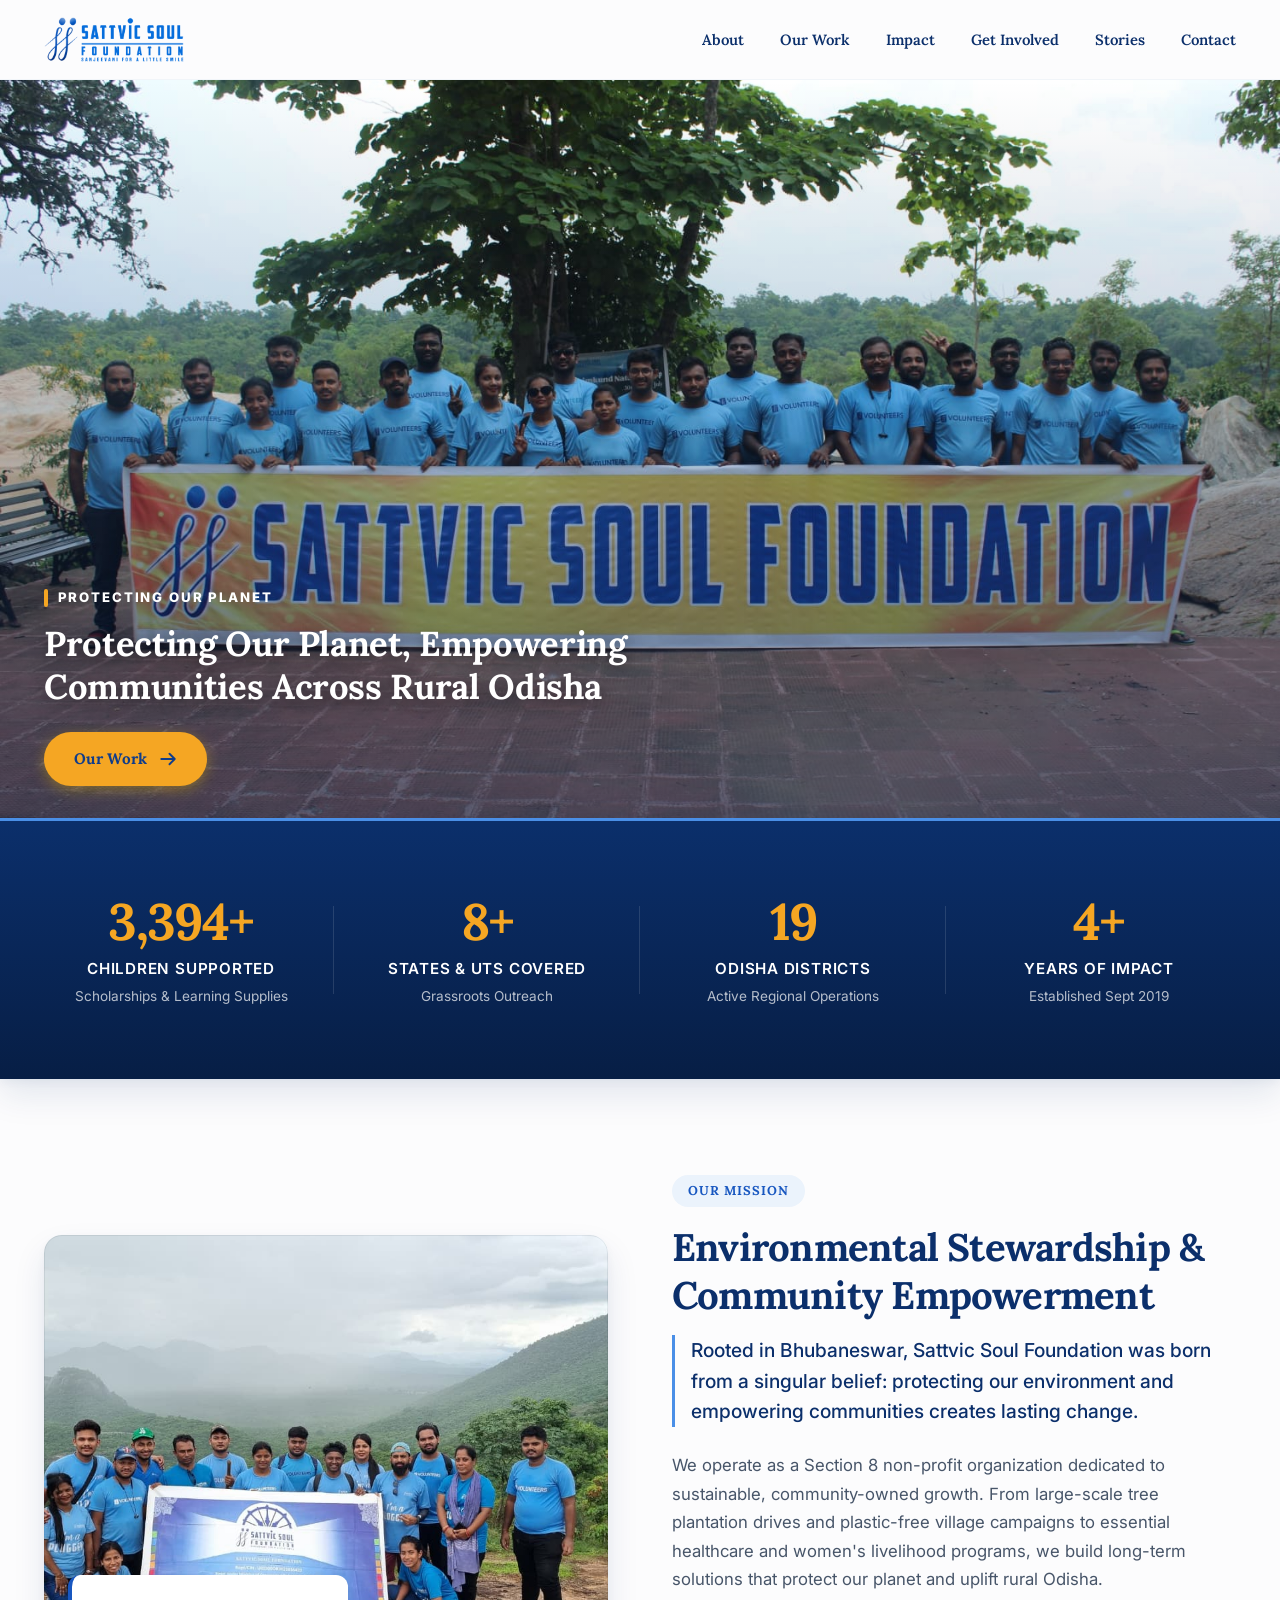
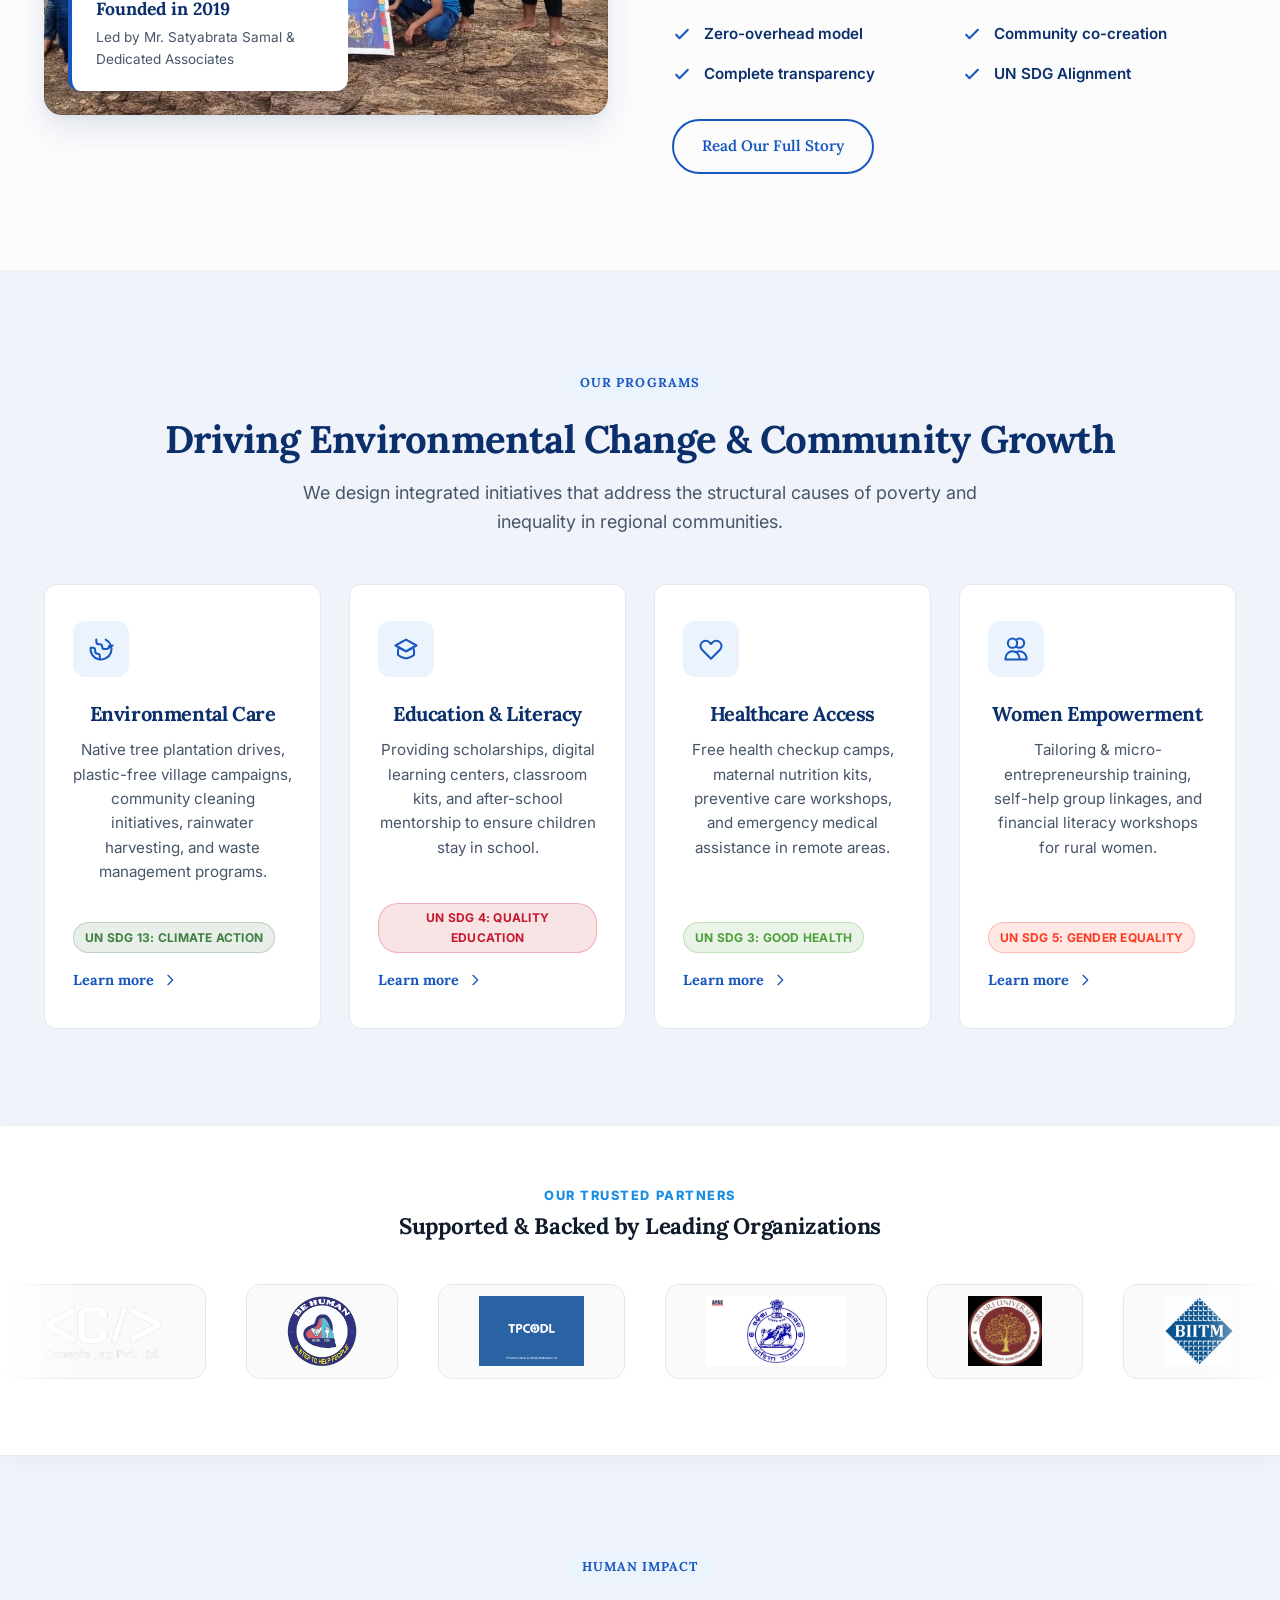
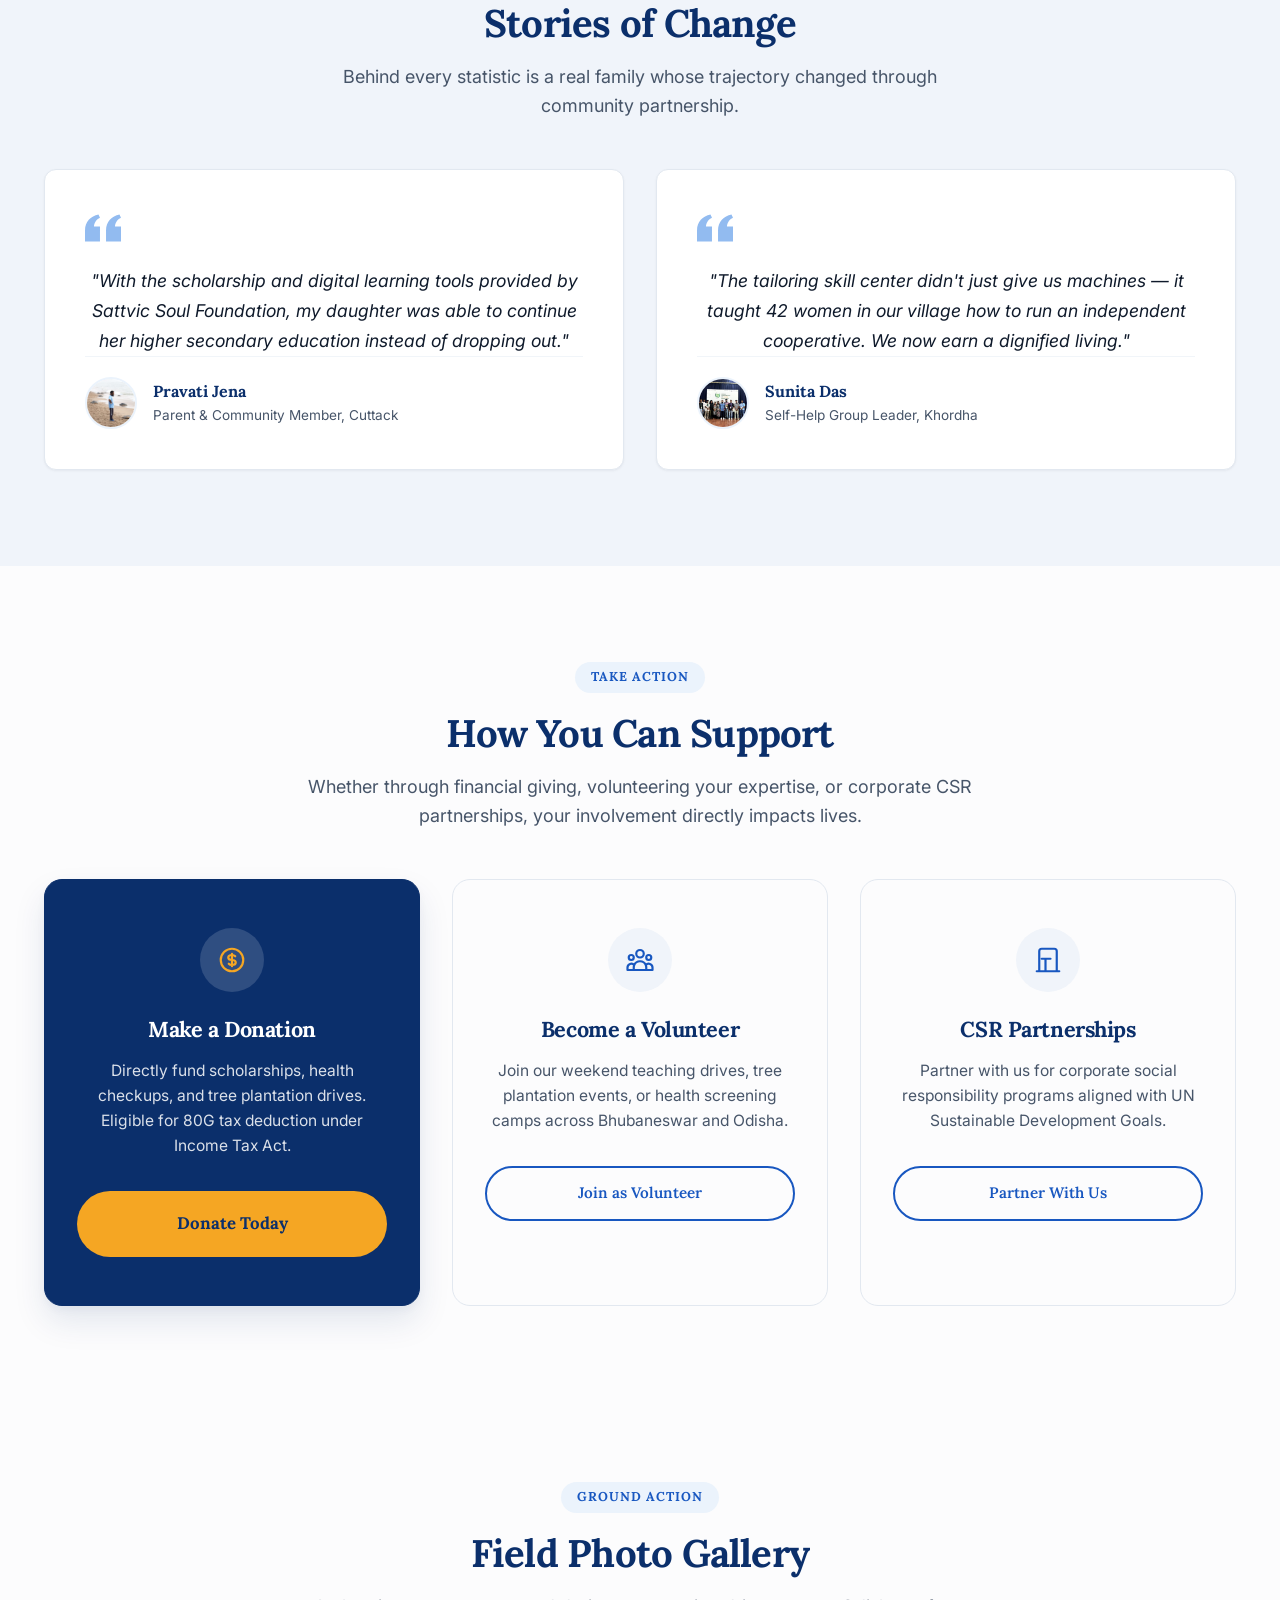
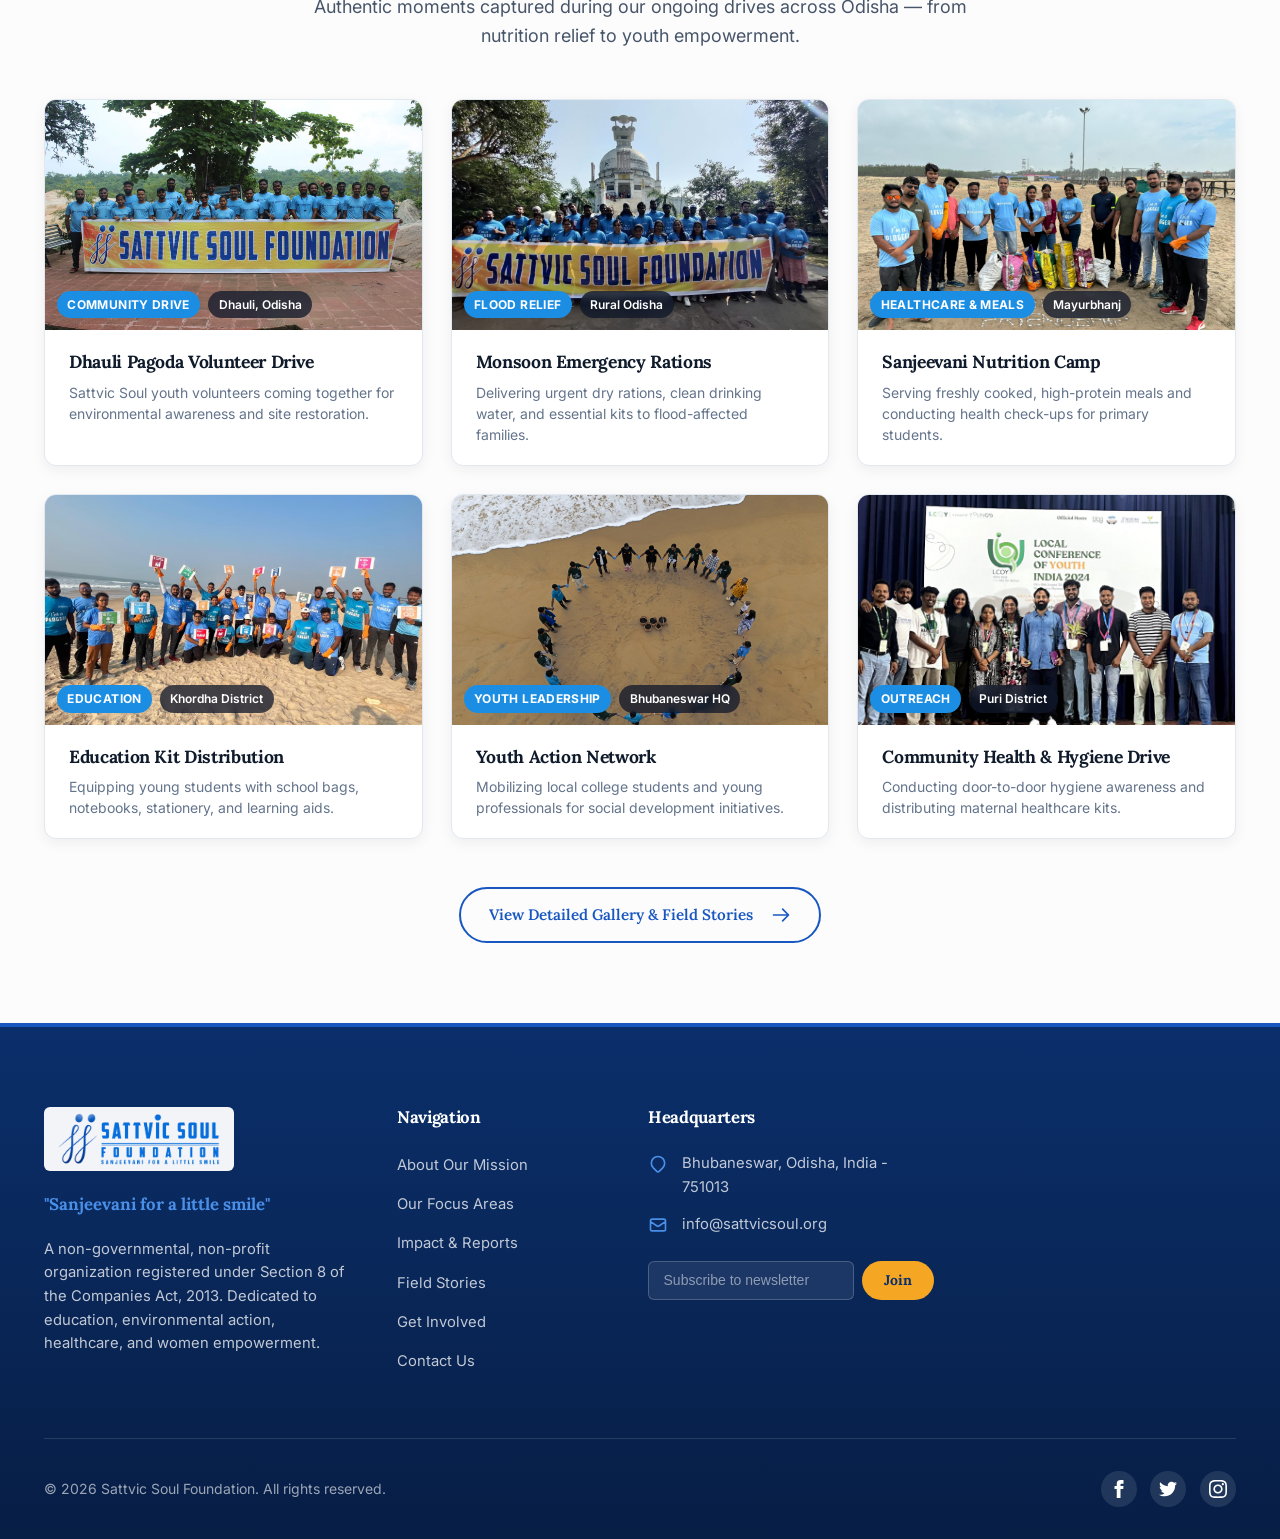
==== commit fac8ac60: "imporved" ====
--- a/index.html
+++ b/index.html
@@ -93,10 +93,10 @@
                         <div class="hero-text-overlay">
                             <div class="unicef-tag-wrap">
                                 <span class="unicef-tag-bar"></span>
-                                <span class="unicef-tag-text">SUPPORT OUR CAUSE</span>
-                            </div>
-                            <h1 class="unicef-hero-headline">Sanjeevani for a little smile: Changing the lives of
-                                children in rural Odisha</h1>
+                                <span class="unicef-tag-text">PROTECTING OUR PLANET</span>
+                            </div>
+                            <h1 class="unicef-hero-headline">Protecting Our Planet, Empowering Communities
+                                Across Rural Odisha</h1>
                             <div class="hero-actions-wrap" style="margin-top: 1.5rem;">
                                 <a href="our-work.html" class="btn hero-work-btn">
                                     Our Work
@@ -160,17 +160,17 @@
                     </div>
 
                     <div class="about-content reveal">
-                        <div class="section-tag">Who We Are</div>
-                        <h2 class="section-heading">Sanjeevani for a Little Smile</h2>
+                        <div class="section-tag">Our Mission</div>
+                        <h2 class="section-heading">Environmental Stewardship & Community Empowerment</h2>
 
                         <p class="about-content-lead">Rooted in Bhubaneswar, Sattvic Soul Foundation was born from a
-                            singular belief: every child and family deserves dignity, health, and a fair chance at life.
+                            singular belief: protecting our environment and empowering communities creates lasting change.
                         </p>
 
                         <p class="about-text">We operate as a Section 8 non-profit organization dedicated to
-                            sustainable, community-owned growth. Rather than implementing quick fixes, we build
-                            long-term programs that strengthen local schools, protect native ecosystems, deliver
-                            essential medical care, and empower women with sustainable livelihoods.</p>
+                            sustainable, community-owned growth. From large-scale tree plantation drives and plastic-free
+                            village campaigns to essential healthcare and women's livelihood programs, we build
+                            long-term solutions that protect our planet and uplift rural Odisha.</p>
 
                         <div class="about-pillars-list">
                             <div class="pillar-item">
@@ -217,11 +217,36 @@
         <section class="section-programs" id="programs">
             <div class="container text-center">
                 <div class="section-tag">Our Programs</div>
-                <h2 class="section-heading">Focused Impact Across Key Areas</h2>
+                <h2 class="section-heading">Driving Environmental Change & Community Growth</h2>
                 <p class="section-subtitle">We design integrated initiatives that address the structural causes of
                     poverty and inequality in regional communities.</p>
 
                 <div class="programs-grid">
+                    <!-- Environment -->
+                    <div class="program-card reveal">
+                        <div class="program-icon-box">
+                            <svg xmlns="http://www.w3.org/2000/svg" fill="none" viewBox="0 0 24 24"
+                                stroke="currentColor">
+                                <path stroke-linecap="round" stroke-linejoin="round" stroke-width="1.75"
+                                    d="M3.055 11H5a2 2 0 012 2v1a2 2 0 002 2 2 2 0 012 2v2.945M8 3.935V5.5A2.5 2.5 0 0010.5 8h.5a2 2 0 012 2 2 2 0 002 2h1.5a2.5 2.5 0 002.5-2.5V11a2 2 0 012-2h1.055M16 3.935A9 9 0 113.055 11" />
+                            </svg>
+                        </div>
+                        <h3 class="program-title">Environmental Care</h3>
+                        <p class="program-desc">Native tree plantation drives, plastic-free village campaigns, community
+                            cleaning initiatives, rainwater harvesting, and waste management programs.</p>
+                        <div class="sdg-badge-container">
+                            <span class="sdg-badge sdg-13">UN SDG 13: Climate Action</span>
+                        </div>
+                        <a href="our-work.html#environment" class="program-link" style="margin-top: 1rem;">
+                            Learn more
+                            <svg xmlns="http://www.w3.org/2000/svg" fill="none" viewBox="0 0 24 24"
+                                stroke="currentColor">
+                                <path stroke-linecap="round" stroke-linejoin="round" stroke-width="2"
+                                    d="M9 5l7 7-7 7" />
+                            </svg>
+                        </a>
+                    </div>
+
                     <!-- Education -->
                     <div class="program-card reveal">
                         <div class="program-icon-box">
@@ -240,31 +265,6 @@
                             <span class="sdg-badge sdg-4">UN SDG 4: Quality Education</span>
                         </div>
                         <a href="our-work.html#education" class="program-link" style="margin-top: 1rem;">
-                            Learn more
-                            <svg xmlns="http://www.w3.org/2000/svg" fill="none" viewBox="0 0 24 24"
-                                stroke="currentColor">
-                                <path stroke-linecap="round" stroke-linejoin="round" stroke-width="2"
-                                    d="M9 5l7 7-7 7" />
-                            </svg>
-                        </a>
-                    </div>
-
-                    <!-- Environment -->
-                    <div class="program-card reveal">
-                        <div class="program-icon-box">
-                            <svg xmlns="http://www.w3.org/2000/svg" fill="none" viewBox="0 0 24 24"
-                                stroke="currentColor">
-                                <path stroke-linecap="round" stroke-linejoin="round" stroke-width="1.75"
-                                    d="M3.055 11H5a2 2 0 012 2v1a2 2 0 002 2 2 2 0 012 2v2.945M8 3.935V5.5A2.5 2.5 0 0010.5 8h.5a2 2 0 012 2 2 2 0 002 2h1.5a2.5 2.5 0 002.5-2.5V11a2 2 0 012-2h1.055M16 3.935A9 9 0 113.055 11" />
-                            </svg>
-                        </div>
-                        <h3 class="program-title">Environmental Care</h3>
-                        <p class="program-desc">Native tree plantation drives, plastic-free village campaigns, rainwater
-                            harvesting, and community waste management programs.</p>
-                        <div class="sdg-badge-container">
-                            <span class="sdg-badge sdg-13">UN SDG 13: Climate Action</span>
-                        </div>
-                        <a href="our-work.html#environment" class="program-link" style="margin-top: 1rem;">
                             Learn more
                             <svg xmlns="http://www.w3.org/2000/svg" fill="none" viewBox="0 0 24 24"
                                 stroke="currentColor">
@@ -647,16 +647,6 @@
                         <li><a href="stories.html" class="footer-link">Field Stories</a></li>
                         <li><a href="get-involved.html" class="footer-link">Get Involved</a></li>
                         <li><a href="contact.html" class="footer-link">Contact Us</a></li>
-                    </ul>
-                </div>
-
-                <div>
-                    <h4 class="footer-col-title">Legal & Trust</h4>
-                    <ul class="footer-links">
-                        <li><span class="footer-link">CIN: U85300OR2019NPL031644</span></li>
-                        <li><span class="footer-link">80G Tax Exemption Reg</span></li>
-                        <li><span class="footer-link">12A Registration Active</span></li>
-                        <li><a href="impact.html#reports" class="footer-link">Annual Audit Reports</a></li>
                     </ul>
                 </div>
 
--- a/css/style.css
+++ b/css/style.css
@@ -315,7 +315,7 @@
     background-color: rgba(252, 252, 253, 0.96);
     backdrop-filter: blur(12px);
     -webkit-backdrop-filter: blur(12px);
-    z-index: 1000;
+    z-index: 1100;
     border-bottom: 1px solid var(--color-border-subtle);
     transition: all var(--transition-normal);
 }
@@ -420,8 +420,13 @@
         max-height: 60px;
     }
 
+    .logo-link {
+        z-index: 1002;
+    }
+
     .mobile-toggle {
         display: block;
+        z-index: 1002;
     }
 
     .nav-menu {
@@ -431,15 +436,16 @@
         width: 320px;
         max-width: 85vw;
         height: 100vh;
+        height: 100dvh;
         background-color: var(--color-paper);
         flex-direction: column;
         align-items: flex-start;
         justify-content: flex-start;
-        padding: var(--header-height) 2rem 2rem;
+        padding: calc(var(--header-height) + 1rem) 2rem 2rem;
         gap: 1.5rem;
         box-shadow: -10px 0 30px rgba(0, 0, 0, 0.15);
         transition: right var(--transition-smooth);
-        z-index: 1000;
+        z-index: 1001;
         overflow-y: auto;
     }
 
@@ -469,12 +475,13 @@
         left: 0;
         width: 100vw;
         height: 100vh;
+        height: 100dvh;
         background-color: rgba(15, 26, 43, 0.4);
         backdrop-filter: blur(4px);
         opacity: 0;
         visibility: hidden;
         transition: all var(--transition-normal);
-        z-index: 999;
+        z-index: 1000;
     }
 
     .mobile-backdrop.active {
@@ -570,7 +577,7 @@
     width: 100%;
     height: 100%;
     z-index: 2;
-    background: linear-gradient(180deg, rgba(7, 30, 69, 0.1) 0%, rgba(7, 30, 69, 0.45) 45%, rgba(7, 30, 69, 0.9) 100%);
+    background: linear-gradient(180deg, rgba(7, 30, 69, 0) 0%, rgba(7, 30, 69, 0.18) 45%, rgba(7, 30, 69, 0.55) 100%);
     pointer-events: none;
 }
 
@@ -2931,6 +2938,353 @@
 
     .partner-card {
         padding: 0.85rem 0.5rem;
+    }
+}
+
+/* ==========================================================================
+   Enhanced Mobile Responsiveness (All Pages)
+   ========================================================================== */
+
+/* Page Hero - Inner Pages */
+@media (max-width: 991px) {
+    .page-hero {
+        padding: 4rem 0 3rem;
+    }
+
+    .page-hero-title {
+        font-size: clamp(1.75rem, 5vw, 2.25rem);
+    }
+
+    .page-hero-sub {
+        font-size: 1.1rem;
+    }
+
+    .about-img {
+        height: 360px;
+    }
+}
+
+@media (max-width: 768px) {
+    .page-hero {
+        padding: 3.5rem 0 2.5rem;
+    }
+
+    .page-hero-title {
+        font-size: clamp(1.5rem, 6vw, 2rem);
+    }
+
+    .page-hero-sub {
+        font-size: 1rem;
+        line-height: 1.5;
+    }
+
+    .breadcrumb {
+        font-size: 0.8rem;
+        margin-bottom: 1rem;
+    }
+
+    .about-img {
+        height: 280px;
+    }
+
+    .about-badge {
+        max-width: 220px;
+        padding: 1rem;
+        bottom: 1rem;
+        left: 1rem;
+    }
+
+    .about-badge-title {
+        font-size: 0.95rem;
+    }
+
+    .about-badge-text {
+        font-size: 0.8rem;
+    }
+
+    .section-about {
+        padding: 3rem 0;
+    }
+
+    .about-content-lead {
+        font-size: 1.05rem;
+    }
+
+    .about-text {
+        font-size: 0.95rem;
+    }
+
+    .about-pillars-list {
+        grid-template-columns: 1fr;
+        gap: 0.75rem;
+    }
+
+    .program-card {
+        padding: 1.75rem 1.25rem;
+    }
+
+    .program-title {
+        font-size: 1.15rem;
+    }
+
+    .program-desc {
+        font-size: 0.9rem;
+    }
+
+    .impact-card {
+        padding: 1.5rem 1rem;
+    }
+
+    .impact-sublabel {
+        font-size: 0.8rem;
+    }
+
+    .footer {
+        padding: 3.5rem 0 1.5rem;
+    }
+
+    .footer-top {
+        gap: 2rem;
+        padding-bottom: 2.5rem;
+    }
+
+    .footer-col-title {
+        font-size: 0.95rem;
+        margin-bottom: 1rem;
+    }
+
+    .footer-link {
+        font-size: 0.875rem;
+    }
+
+    .footer-bottom {
+        flex-direction: column;
+        text-align: center;
+        gap: 1rem;
+    }
+
+    .social-links {
+        justify-content: center;
+    }
+
+    .section-stories {
+        padding: 3rem 0;
+    }
+
+    .story-card {
+        padding: 1.5rem;
+    }
+
+    .section-detailed-gallery {
+        padding: 3rem 0;
+    }
+
+    .detailed-gallery-filters {
+        gap: 0.5rem;
+    }
+
+    .gallery-tab-btn {
+        padding: 0.5rem 0.85rem;
+        font-size: 0.8rem;
+    }
+
+    .detailed-photo-card .photo-card-media {
+        height: 180px;
+    }
+
+    .photo-card-info {
+        padding: 1rem;
+    }
+
+    .photo-card-title {
+        font-size: 0.95rem;
+    }
+
+    .photo-card-desc {
+        font-size: 0.8rem;
+    }
+
+    .section-involved {
+        padding: 3rem 0;
+    }
+
+    .calc-preset-grid {
+        grid-template-columns: repeat(2, 1fr);
+    }
+
+    .calc-preset-btn {
+        padding: 0.65rem;
+        font-size: 0.85rem;
+    }
+
+    .lightbox-media-container {
+        height: 240px;
+    }
+
+    .lightbox-info-pane {
+        padding: 0.75rem 1rem;
+    }
+
+    .lightbox-title {
+        font-size: 1rem;
+    }
+
+    .lightbox-desc {
+        font-size: 0.8rem;
+    }
+
+    .section-contact {
+        padding: 3rem 0;
+    }
+
+    .form-group {
+        margin-bottom: 1rem;
+    }
+
+    .form-label {
+        font-size: 0.85rem;
+        margin-bottom: 0.4rem;
+    }
+
+    .form-input {
+        padding: 0.7rem 0.9rem;
+    }
+
+    .gallery-grid {
+        grid-template-columns: repeat(auto-fill, minmax(250px, 1fr));
+        gap: 1rem;
+    }
+
+    .timeline {
+        padding-left: 1.5rem;
+    }
+
+    .timeline-item {
+        margin-bottom: 2rem;
+    }
+
+    .timeline-dot {
+        left: -1.9rem;
+        width: 14px;
+        height: 14px;
+    }
+
+    .timeline-title {
+        font-size: 1.1rem;
+    }
+
+    .leader-card {
+        padding: 1.5rem;
+        gap: 1.25rem;
+    }
+
+    .leader-avatar {
+        width: 80px;
+        height: 80px;
+    }
+
+    .qr-code-card {
+        padding: 1.25rem;
+    }
+
+    .upi-id-copy-box {
+        flex-direction: column;
+        text-align: center;
+        gap: 0.75rem;
+    }
+}
+
+@media (max-width: 480px) {
+    .page-hero {
+        padding: 3rem 0 2rem;
+    }
+
+    .page-hero-title {
+        font-size: 1.4rem;
+    }
+
+    .page-hero-sub {
+        font-size: 0.9rem;
+    }
+
+    .about-img {
+        height: 220px;
+    }
+
+    .about-badge {
+        max-width: 180px;
+        padding: 0.75rem;
+    }
+
+    .about-badge-title {
+        font-size: 0.85rem;
+    }
+
+    .about-badge-text {
+        font-size: 0.75rem;
+    }
+
+    .programs-grid {
+        gap: 1rem;
+    }
+
+    .program-card {
+        padding: 1.5rem 1rem;
+    }
+
+    .impact-grid {
+        gap: 0.85rem;
+    }
+
+    .impact-number {
+        font-size: 2rem;
+    }
+
+    .impact-label {
+        font-size: 0.85rem;
+    }
+
+    .detailed-gallery-filters {
+        overflow-x: auto;
+        flex-wrap: nowrap;
+        justify-content: flex-start;
+        padding-bottom: 0.5rem;
+        -webkit-overflow-scrolling: touch;
+    }
+
+    .gallery-tab-btn {
+        white-space: nowrap;
+        flex-shrink: 0;
+    }
+
+    .calc-preset-grid {
+        grid-template-columns: repeat(2, 1fr);
+        gap: 0.5rem;
+    }
+
+    .footer-newsletter-form {
+        flex-direction: column;
+    }
+
+    .footer-newsletter-input {
+        width: 100%;
+    }
+
+    .gallery-grid {
+        grid-template-columns: 1fr;
+    }
+
+    .section-heading {
+        font-size: clamp(1.3rem, 5vw, 1.65rem);
+    }
+
+    .section-subtitle {
+        font-size: 0.9rem;
+    }
+
+    .btn-lg {
+        padding: 0.75rem 1.5rem;
+        font-size: 0.95rem;
     }
 }
 
